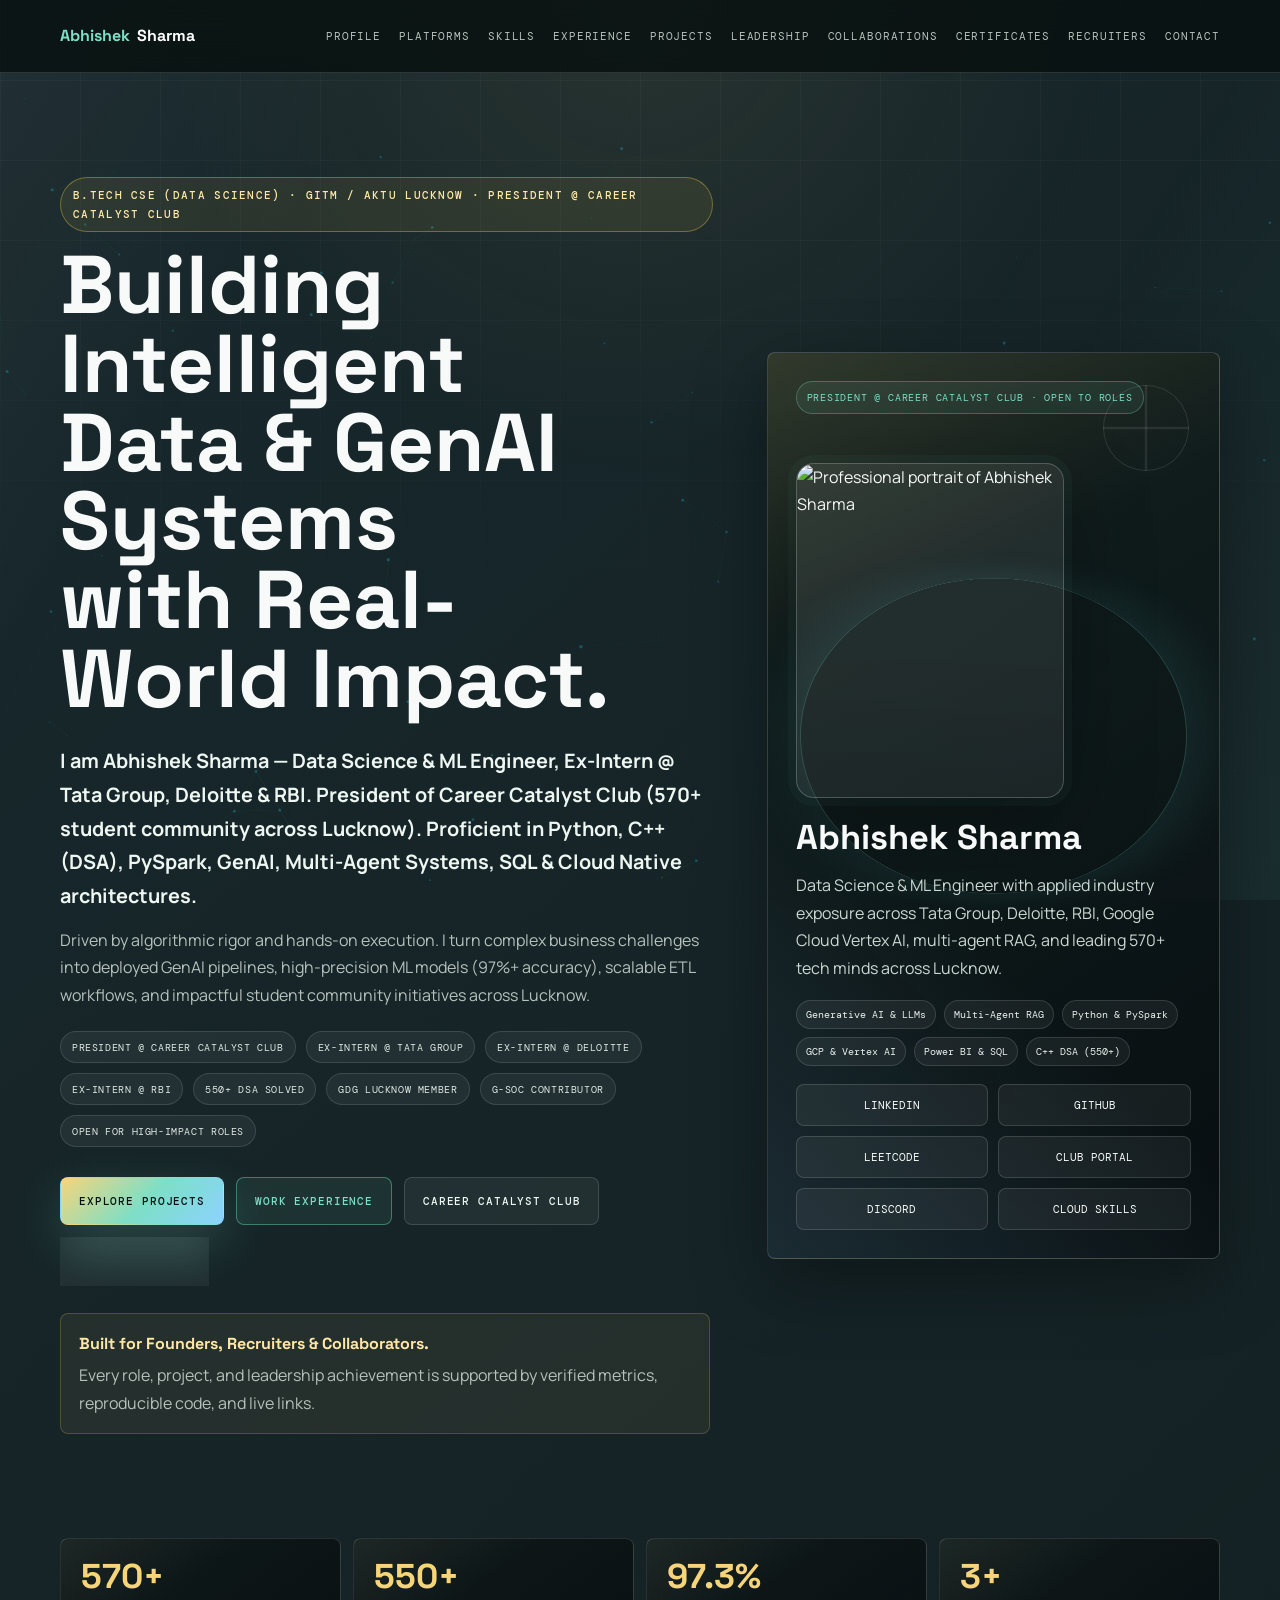
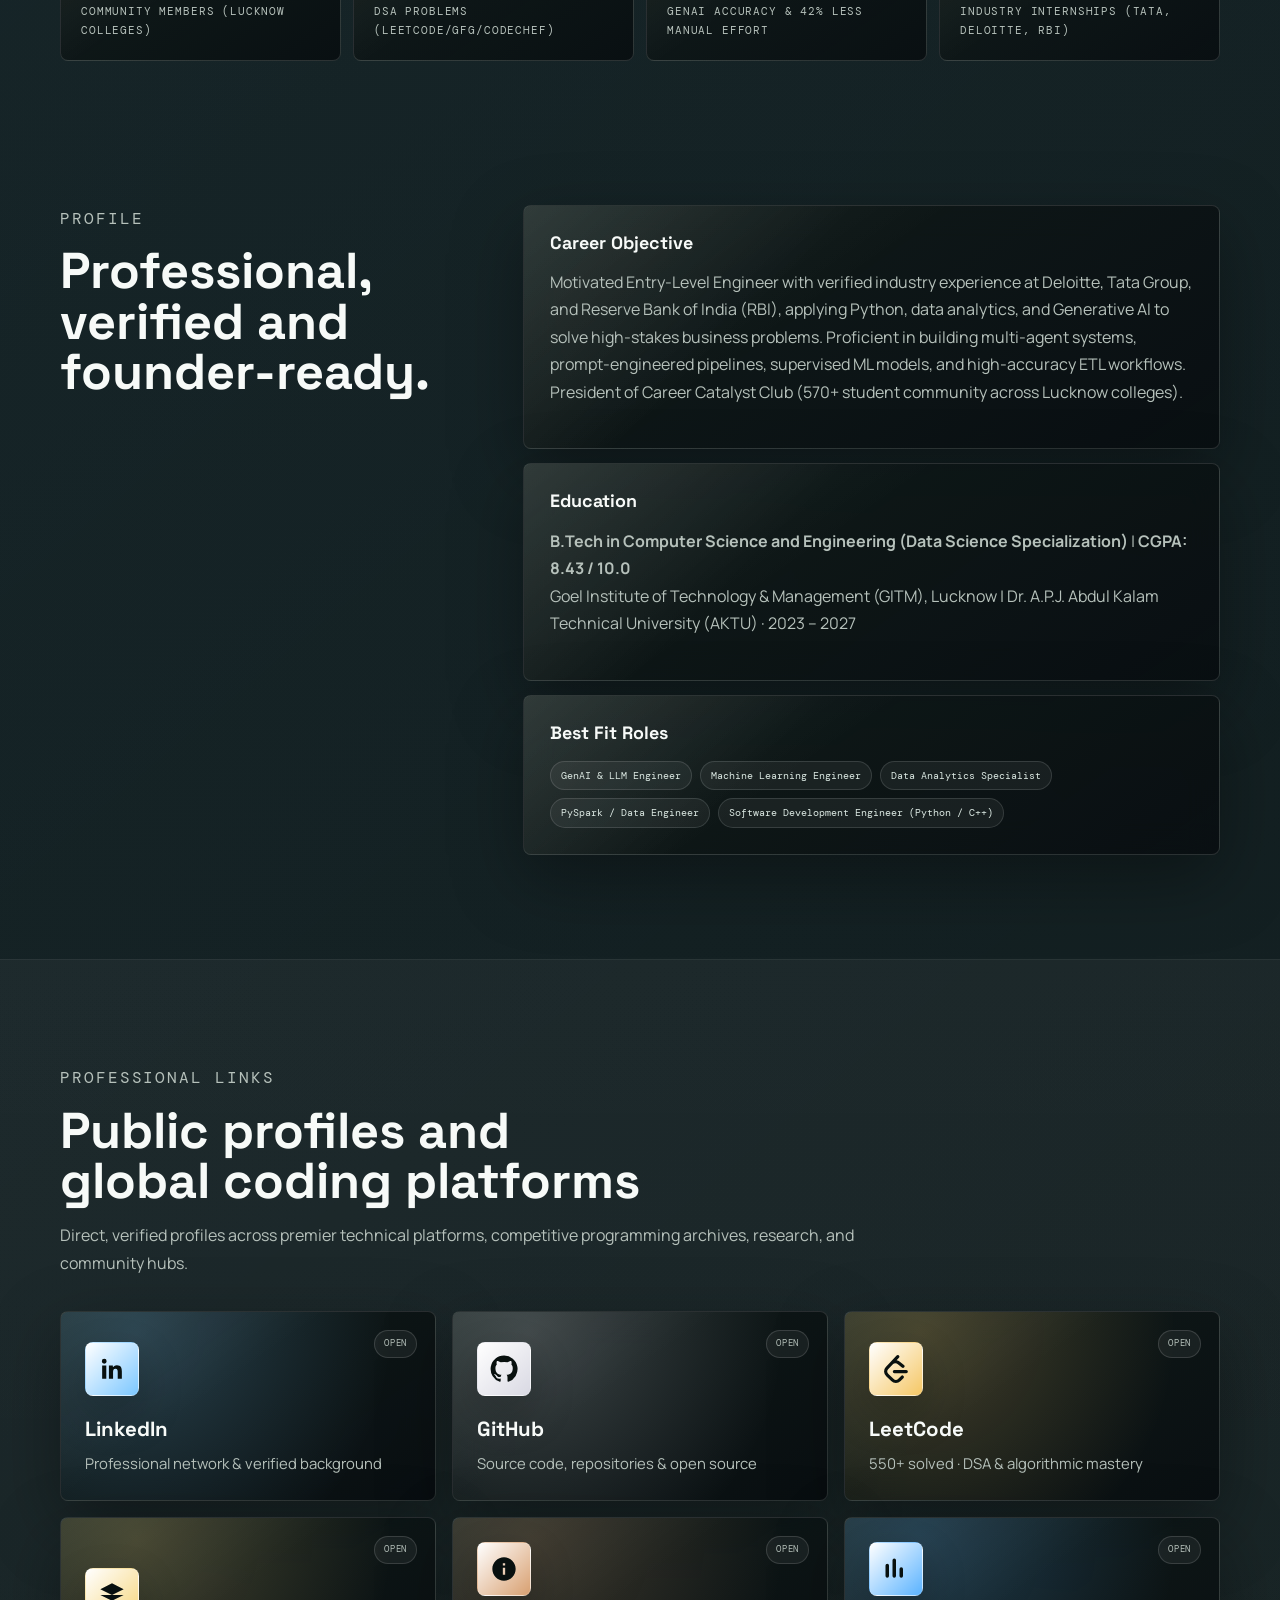
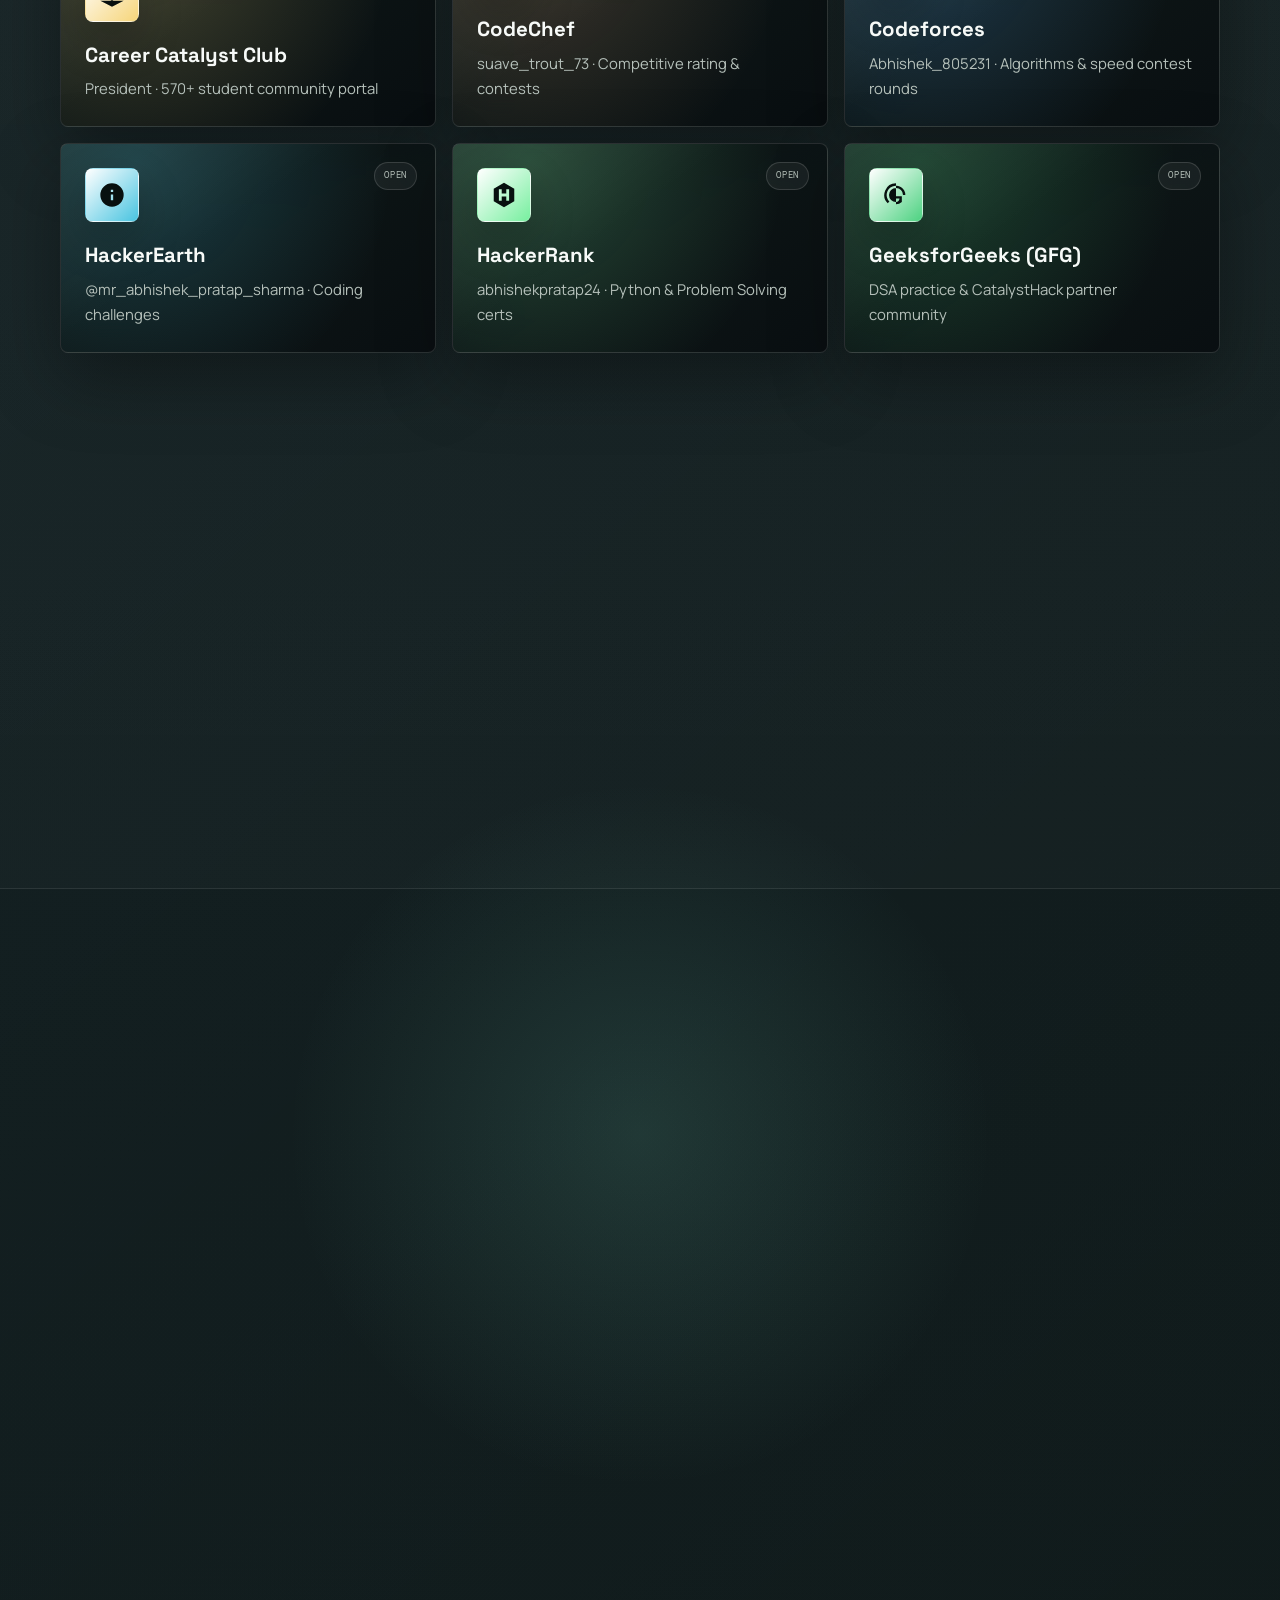
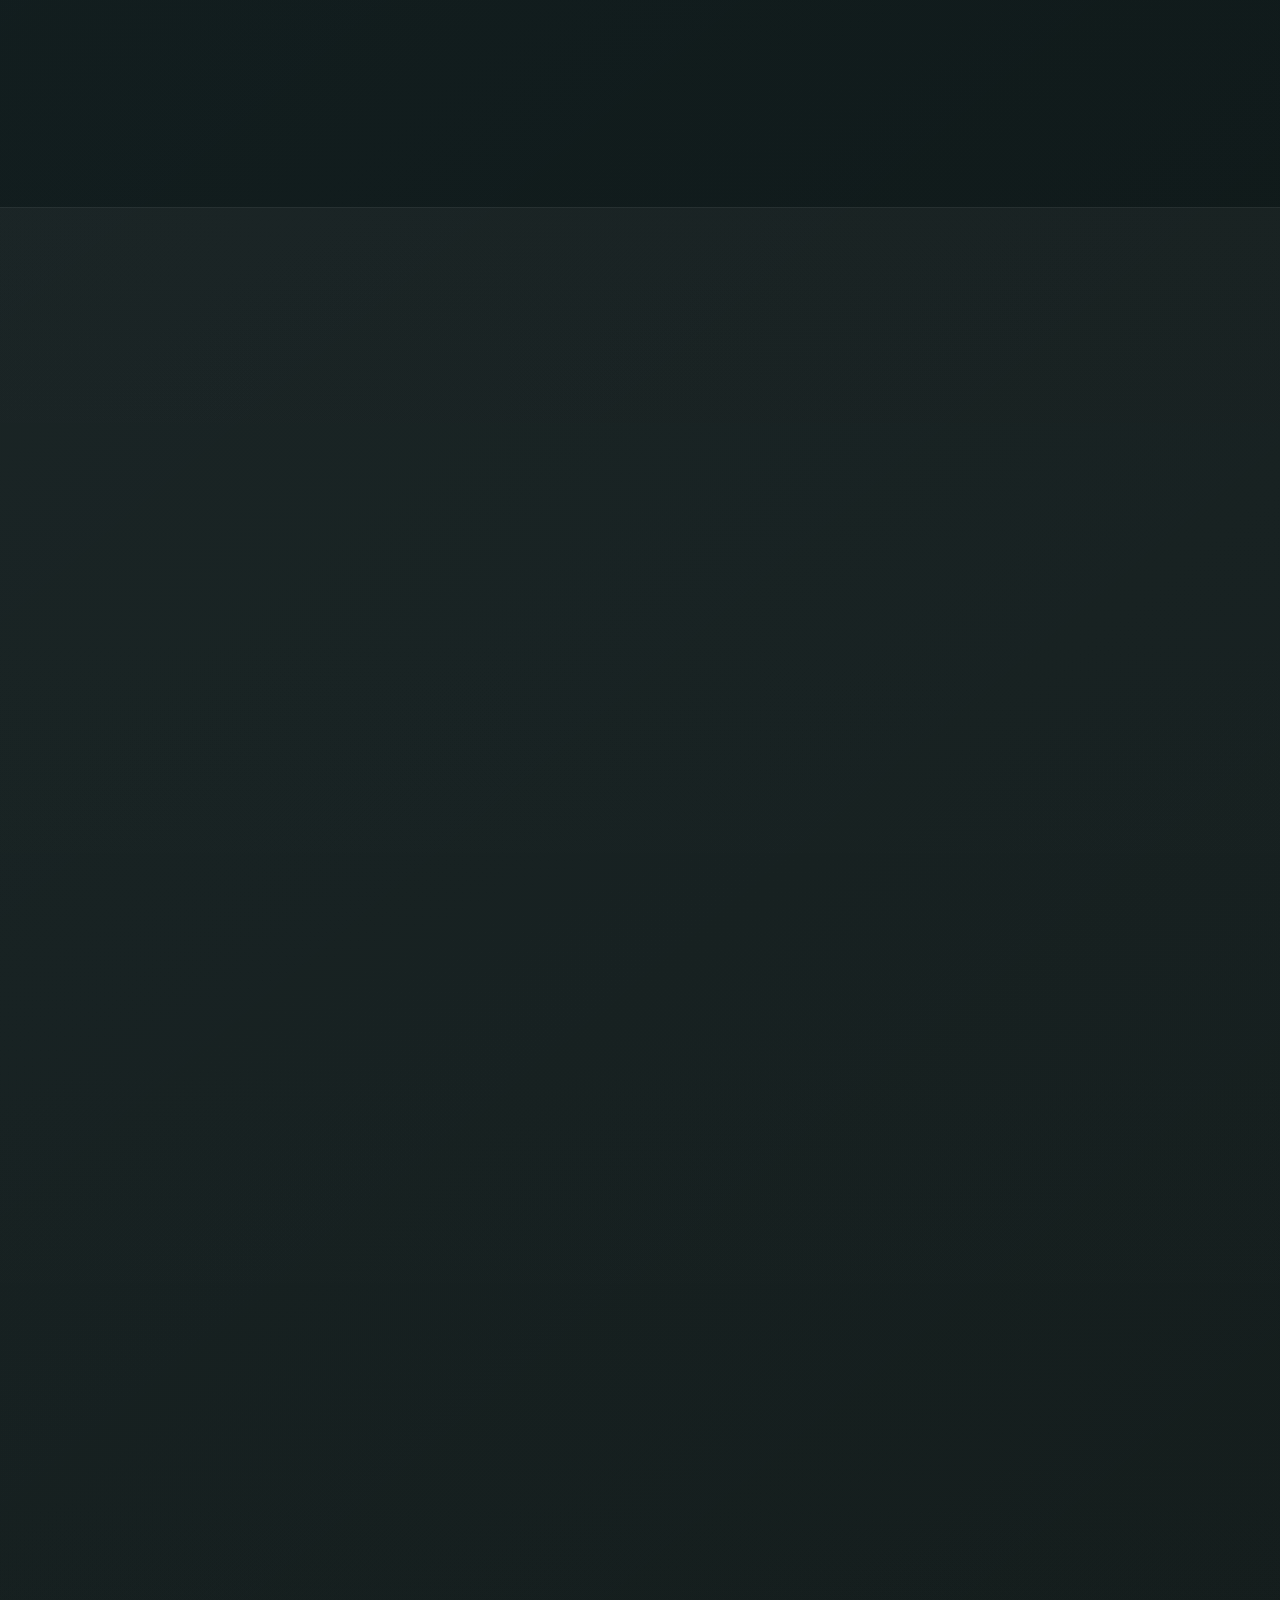
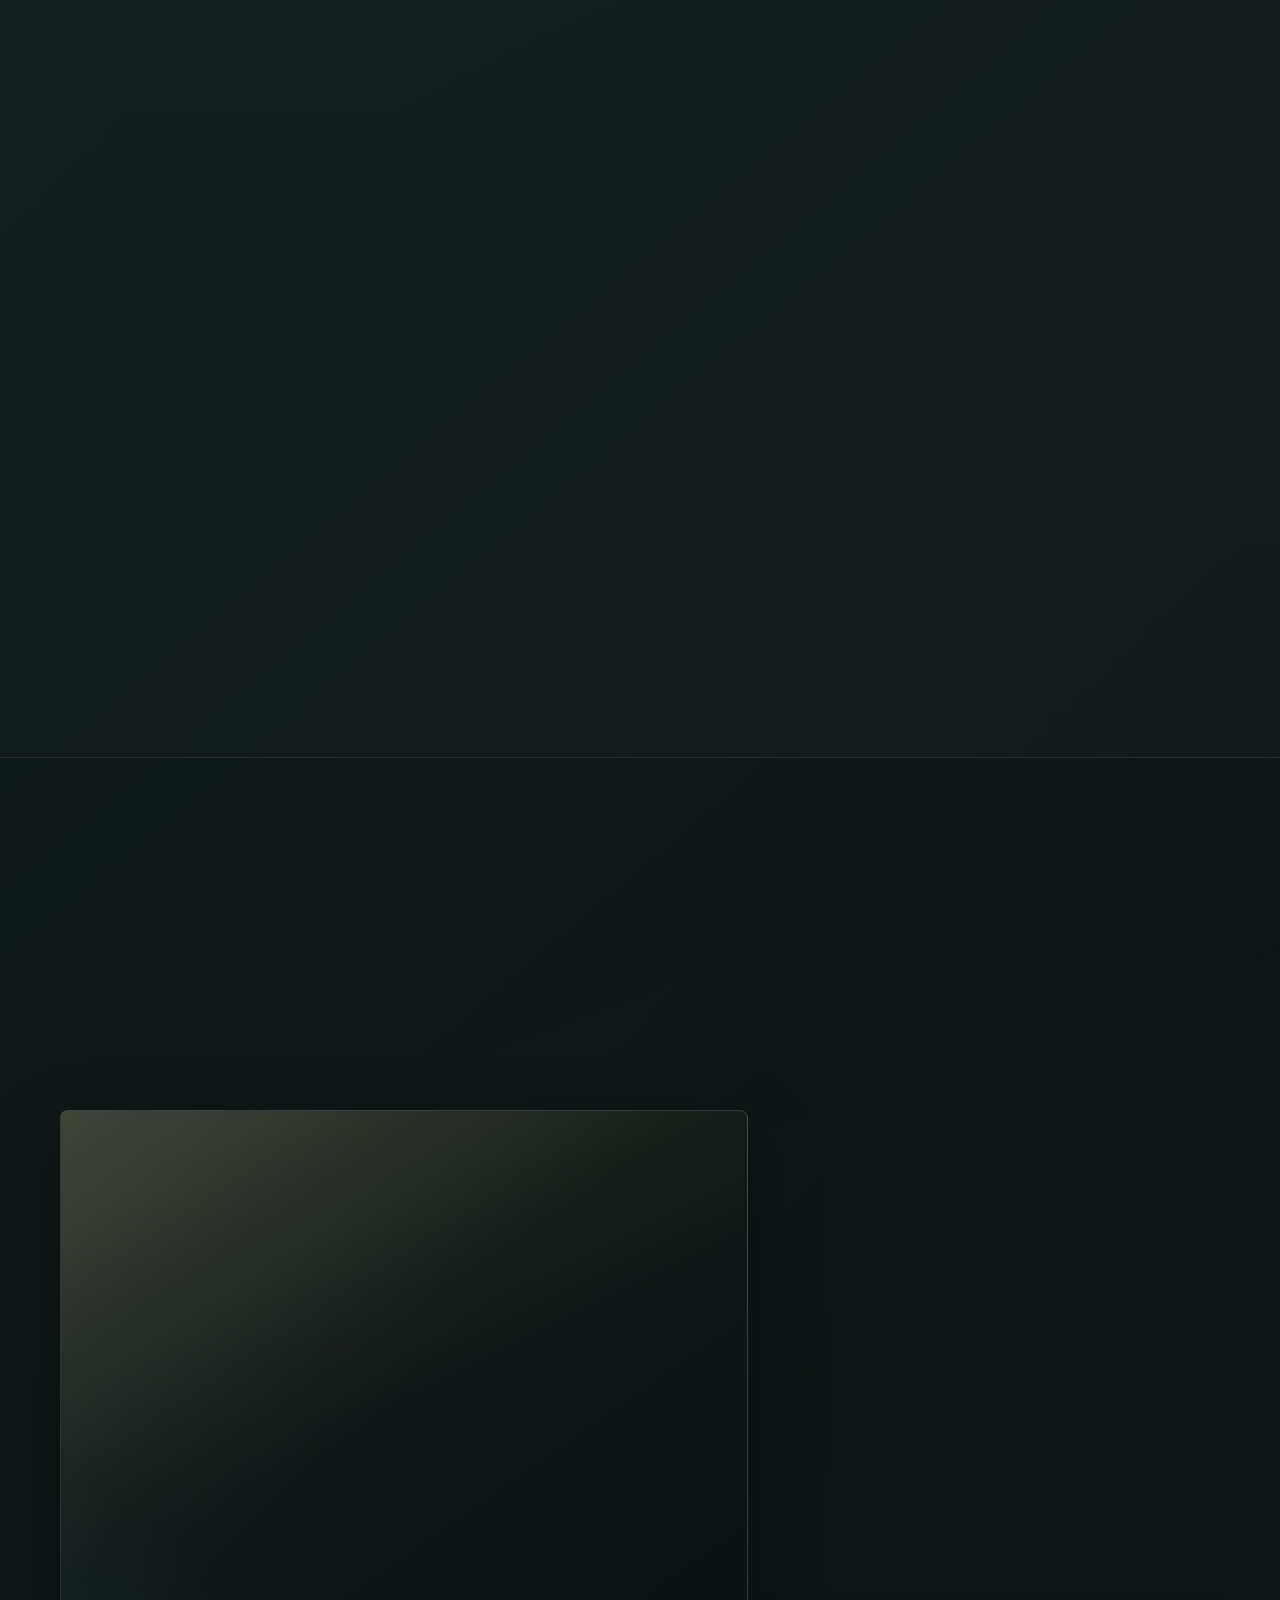
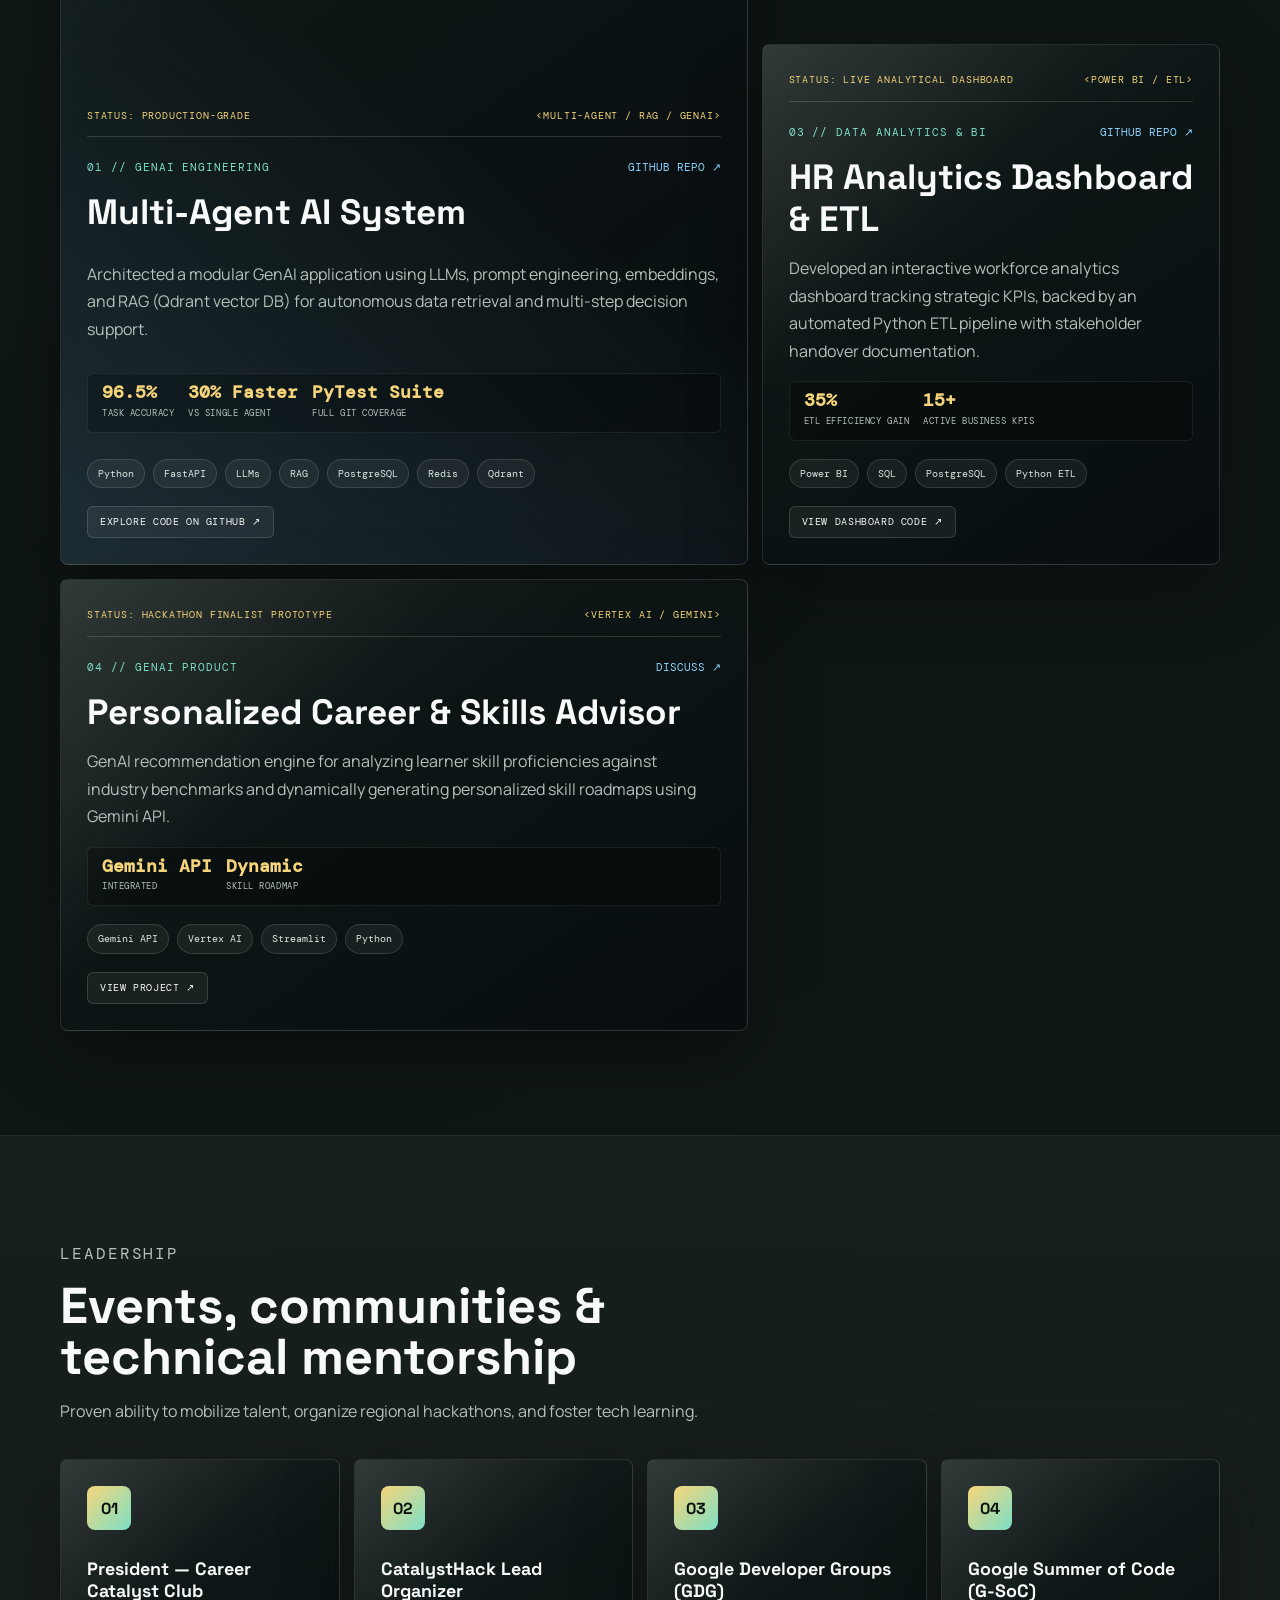
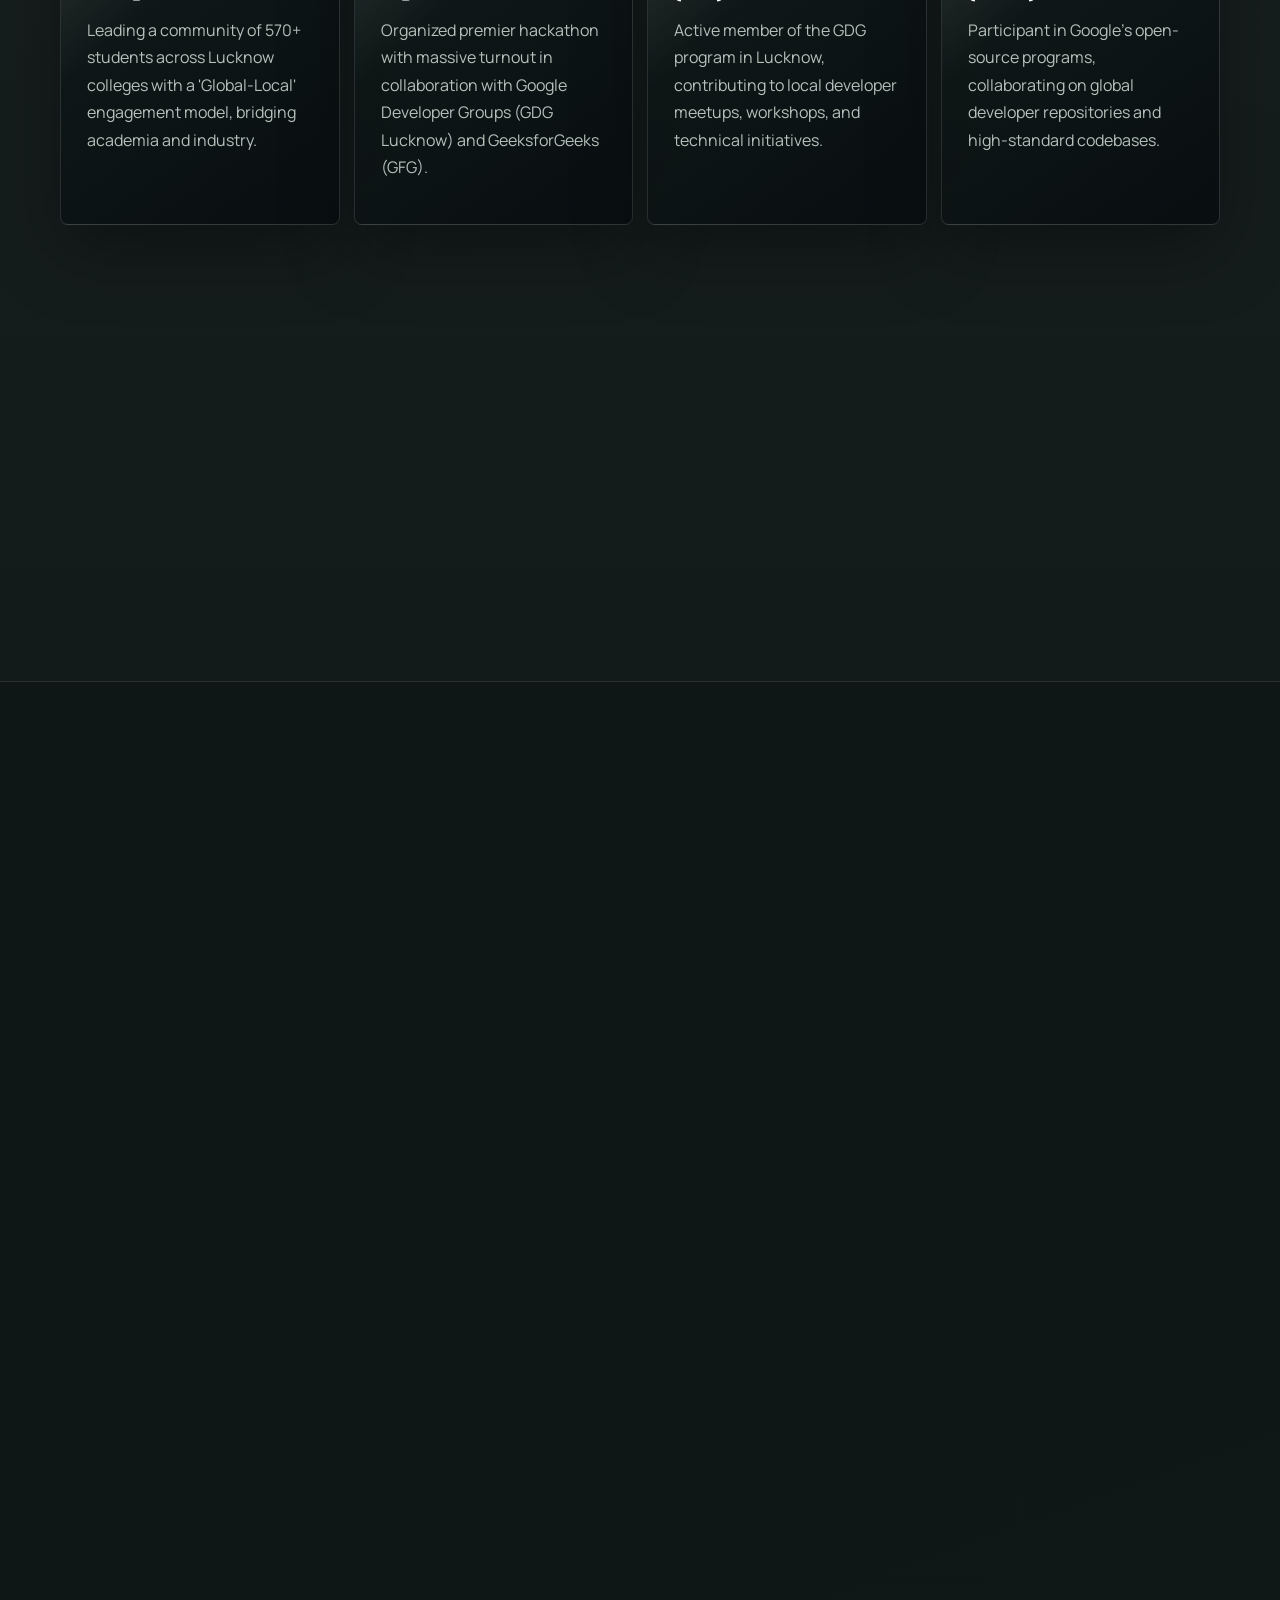
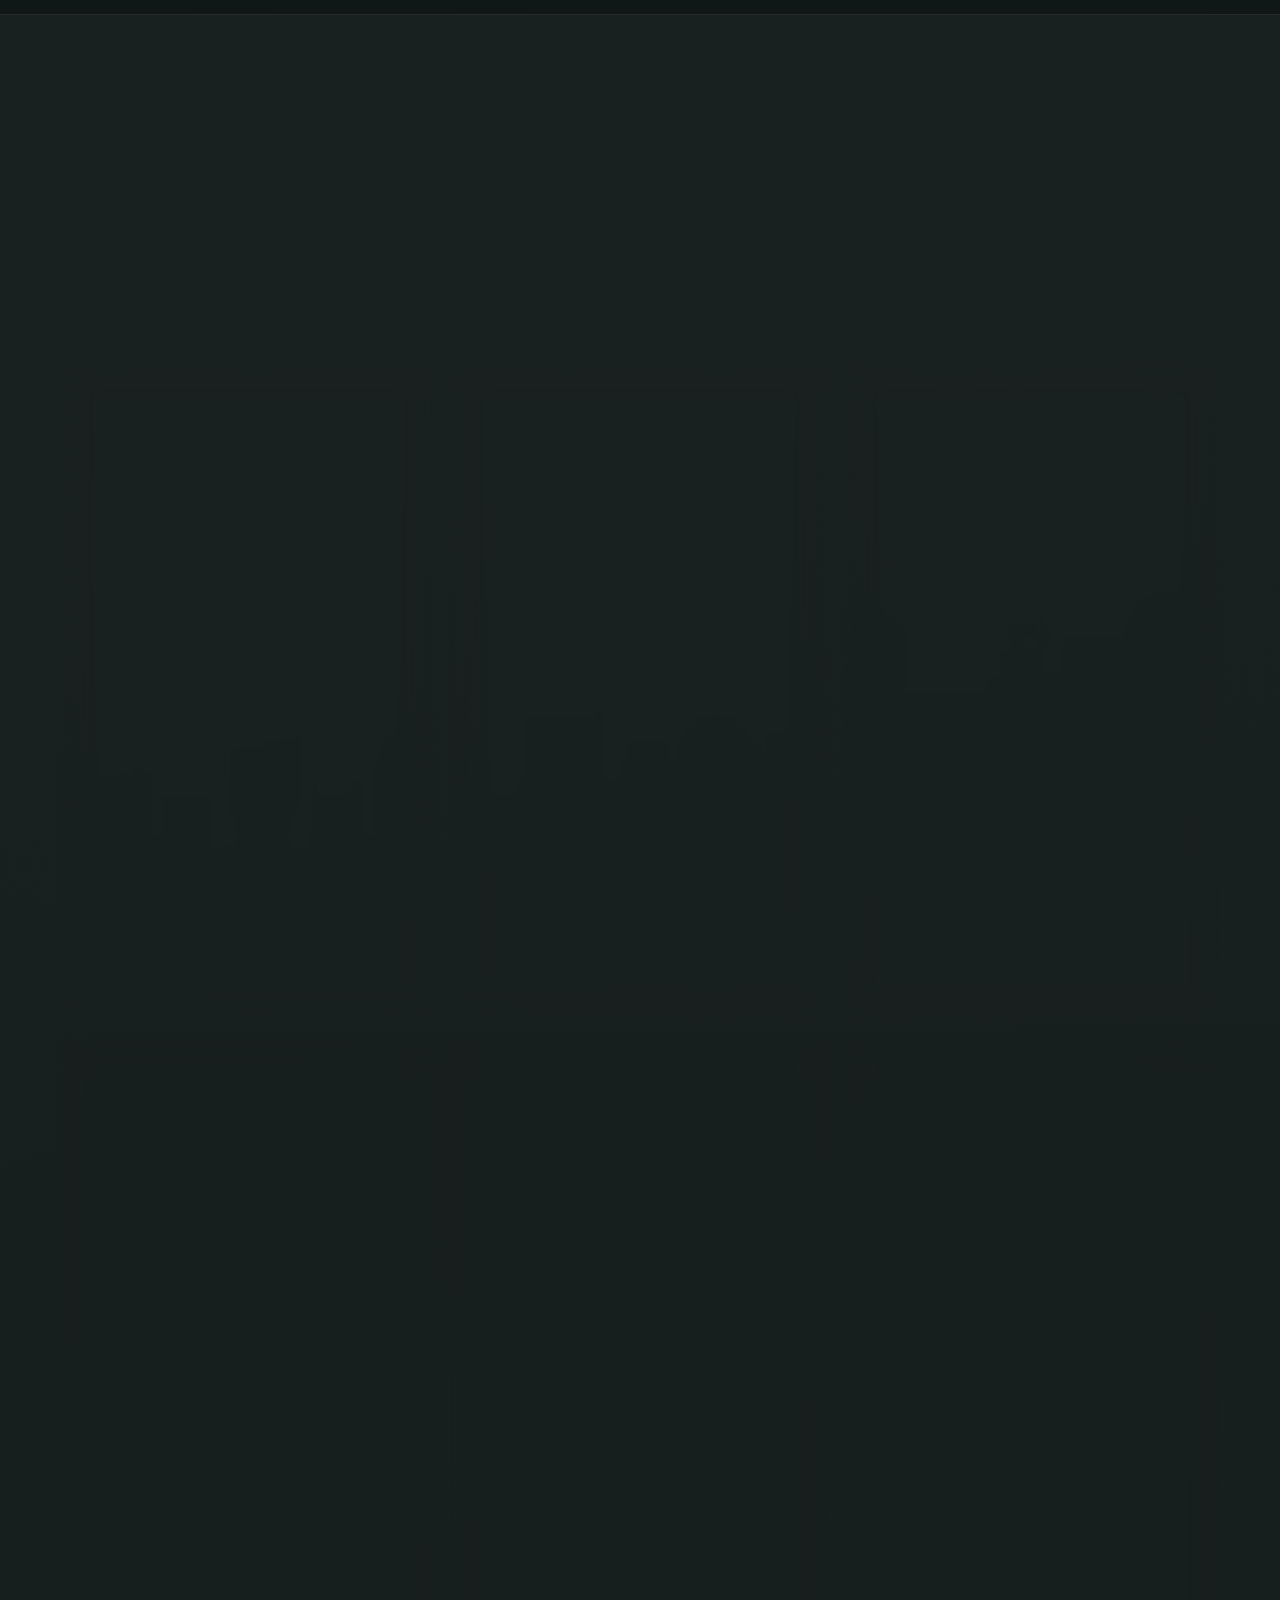
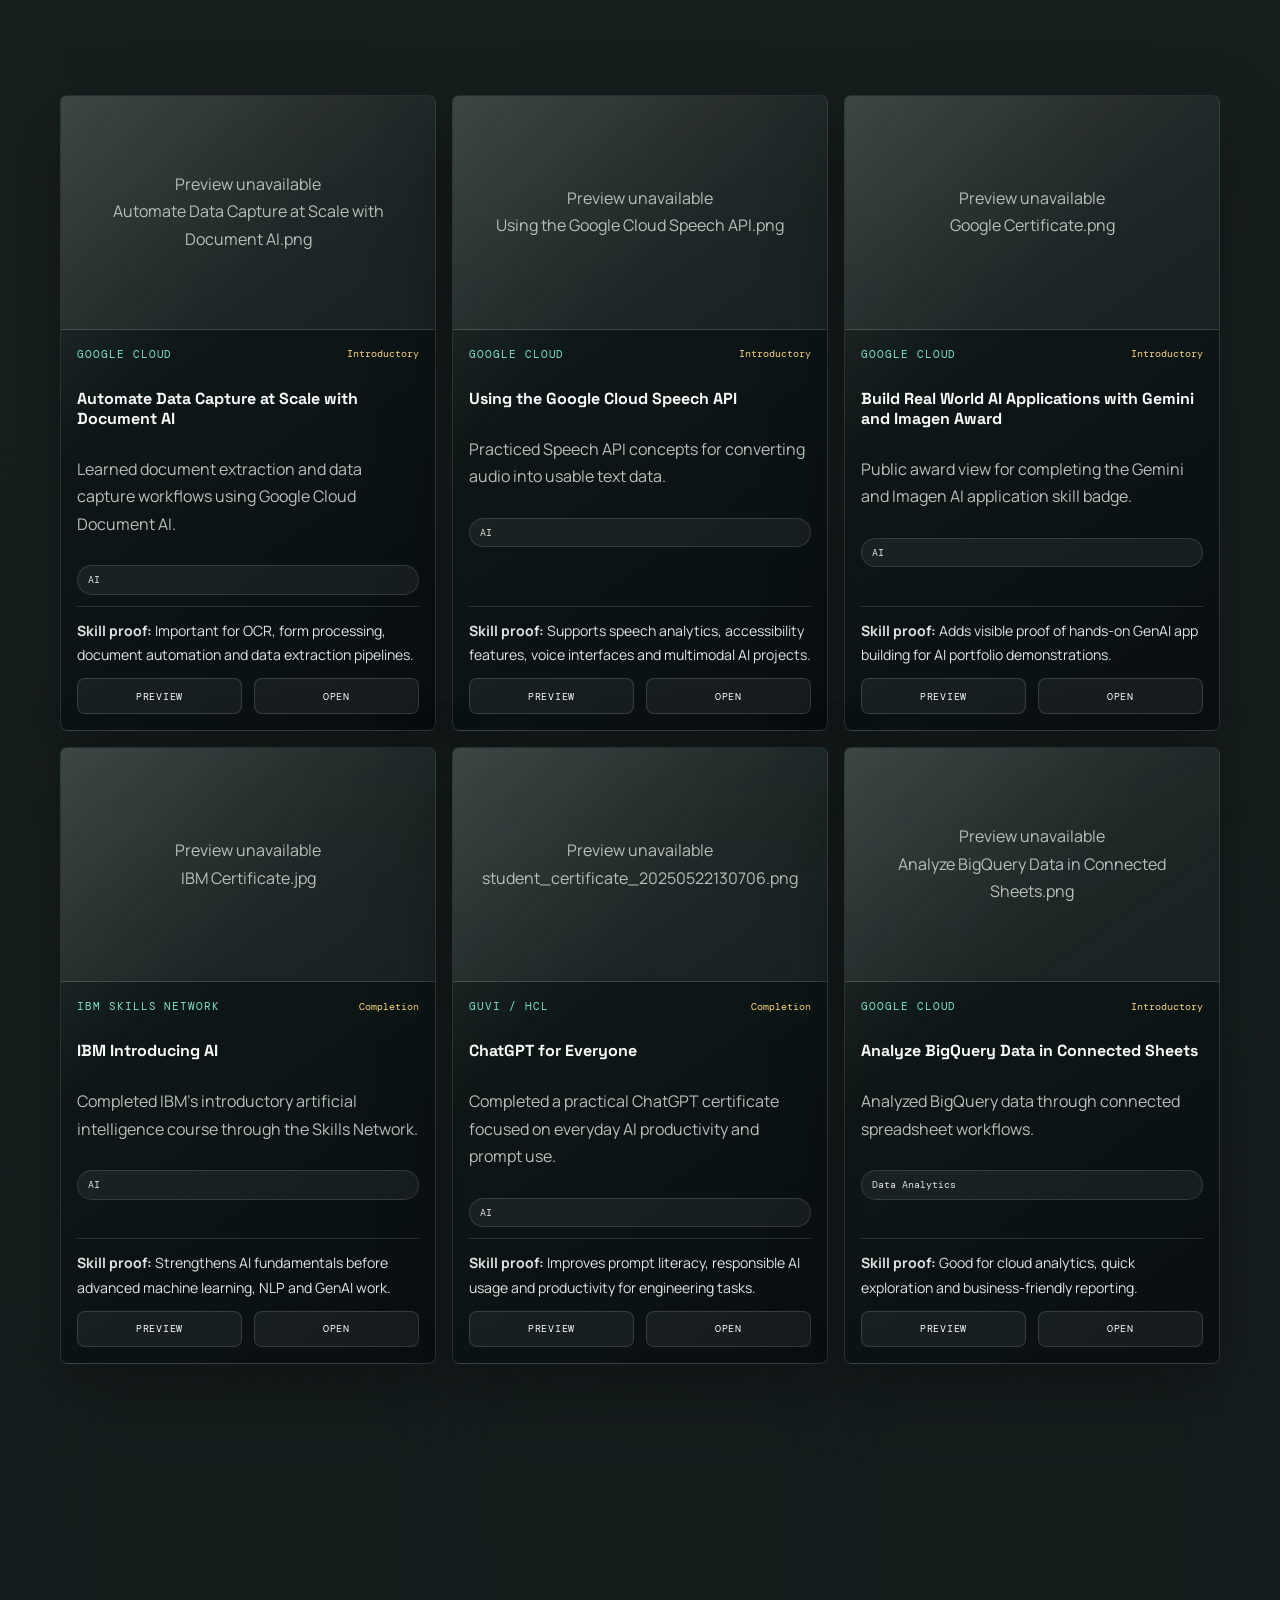
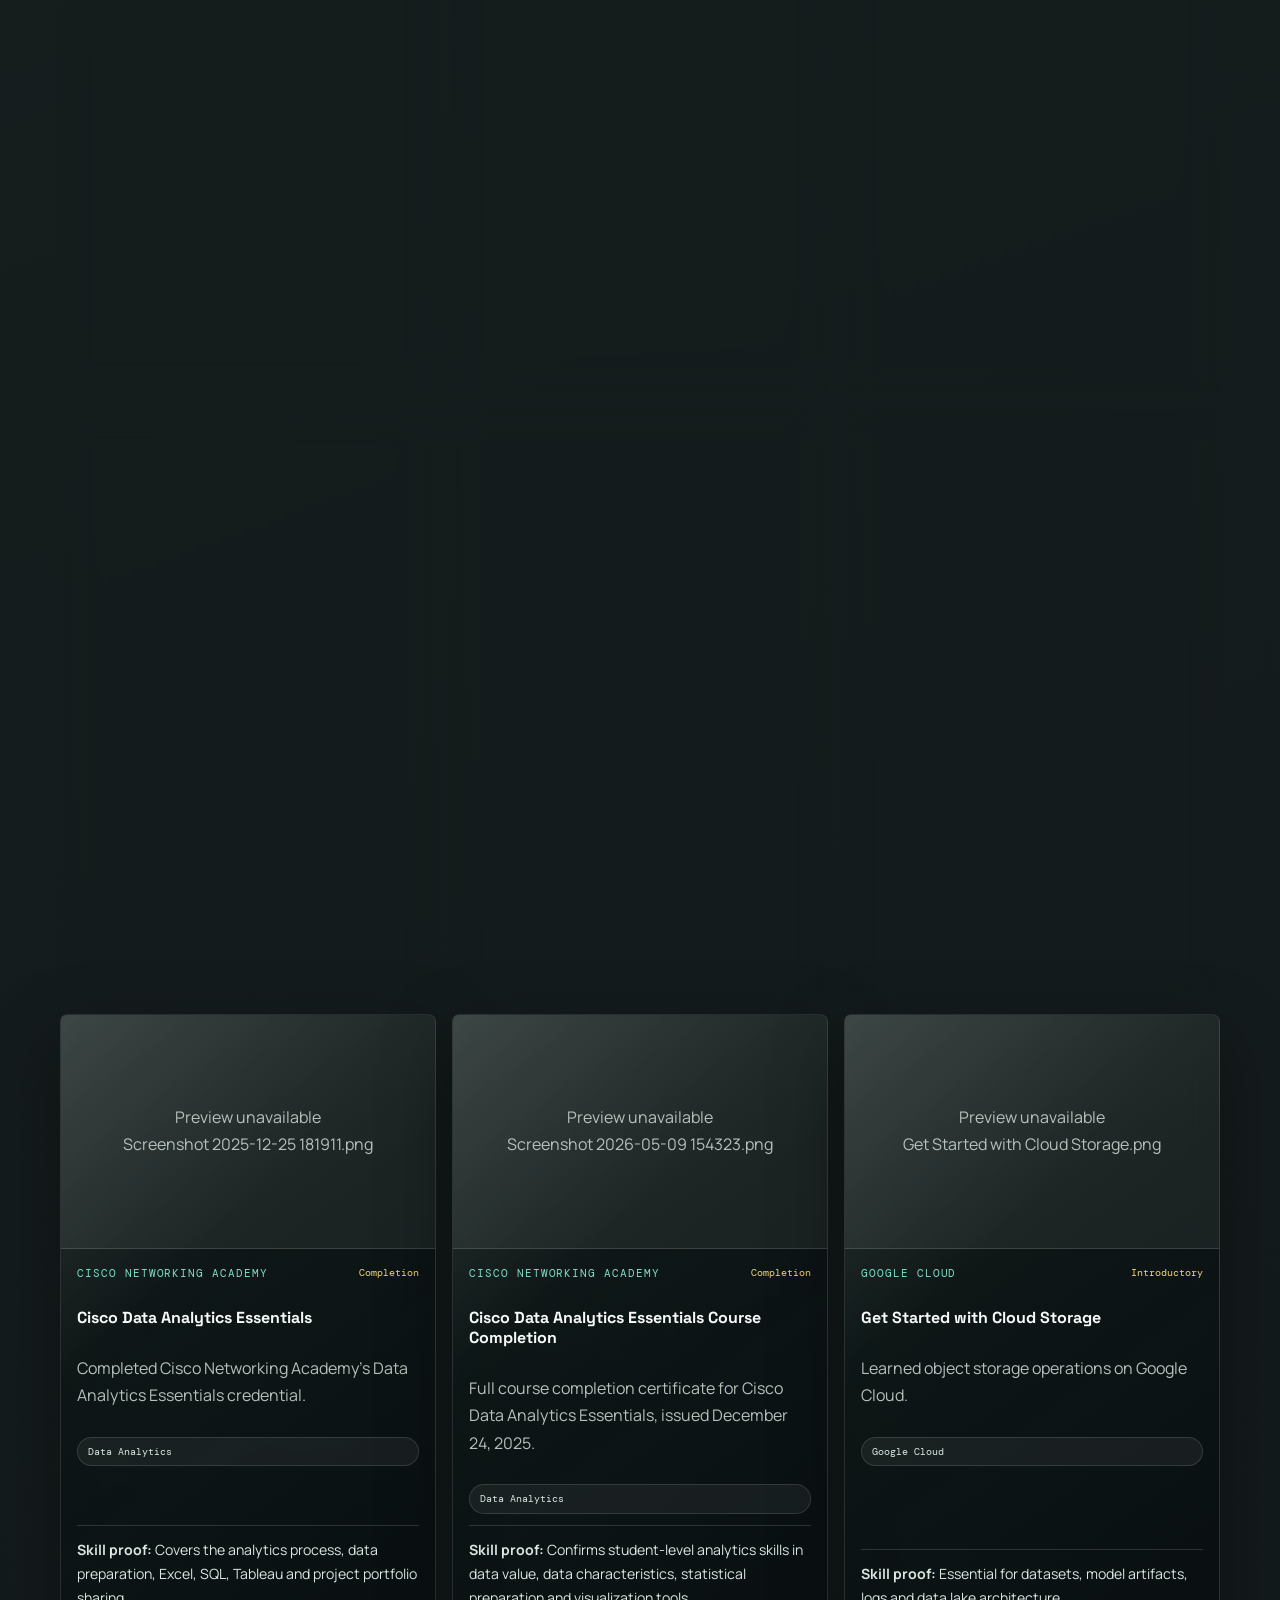
==== index.html @ 57d85c66 "feat: initialize portfolio landing page and certification assets" ====
<!DOCTYPE html>
<html lang="en">
<head>
  <meta charset="UTF-8" />
  <meta name="viewport" content="width=device-width, initial-scale=1.0" />
  <title>Abhishek Sharma | President @ Career Catalyst Club | Data Science & GenAI Engineer</title>
  <meta name="description" content="Professional portfolio of Abhishek Sharma — President of Career Catalyst Club (Lucknow), Data Science & GenAI Engineer, Ex-Intern @ Tata Group, Deloitte & RBI. 550+ DSA, Vertex AI, Gemini API, PySpark, Multi-Agent RAG." />
  <link rel="preconnect" href="https://fonts.googleapis.com" />
  <link rel="preconnect" href="https://fonts.gstatic.com" crossorigin />
  <link href="https://fonts.googleapis.com/css2?family=DM+Mono:wght@300;400;500&family=Manrope:wght@400;500;600;700;800&family=Space+Grotesk:wght@500;600;700&display=swap" rel="stylesheet" />
  <link rel="stylesheet" href="styles.css" />
</head>
<body>
  <div class="scroll-progress" id="scrollProgress" aria-hidden="true"></div>
  <canvas id="spaceCanvas" aria-hidden="true"></canvas>

  <nav class="site-nav">
    <div class="container nav-inner">
      <a class="brand" href="#home" aria-label="Go to home"><span>Abhishek</span> Sharma</a>
      <button class="nav-toggle" type="button" aria-label="Open navigation" aria-expanded="false">Menu</button>
      <div class="nav-links" id="navLinks">
        <a href="#profile">Profile</a>
        <a href="#profiles">Platforms</a>
        <a href="#skills">Skills</a>
        <a href="#experience">Experience</a>
        <a href="#projects">Projects</a>
        <a href="#leadership">Leadership</a>
        <a href="#brands">Collaborations</a>
        <a href="#certificates">Certificates</a>
        <a href="#founders">Recruiters</a>
        <a href="#connect">Contact</a>
      </div>
    </div>
  </nav>

  <main>
    <header class="hero section-shell" id="home">
      <div class="container hero-grid">
        <section class="hero-copy reveal">
          <p class="eyebrow">B.Tech CSE (Data Science) · GITM / AKTU Lucknow · President @ Career Catalyst Club</p>
          <h1>Building Intelligent Data &amp; GenAI Systems with Real-World Impact.</h1>
          <p class="hero-title">I am Abhishek Sharma — Data Science &amp; ML Engineer, Ex-Intern @ Tata Group, Deloitte &amp; RBI. President of Career Catalyst Club (570+ student community across Lucknow). Proficient in Python, C++ (DSA), PySpark, GenAI, Multi-Agent Systems, SQL &amp; Cloud Native architectures.</p>
          <p class="hero-text">Driven by algorithmic rigor and hands-on execution. I turn complex business challenges into deployed GenAI pipelines, high-precision ML models (97%+ accuracy), scalable ETL workflows, and impactful student community initiatives across Lucknow.</p>
          <div class="hero-meta">
            <span>President @ Career Catalyst Club</span>
            <span>Ex-Intern @ Tata Group</span>
            <span>Ex-Intern @ Deloitte</span>
            <span>Ex-Intern @ RBI</span>
            <span>550+ DSA Solved</span>
            <span>GDG Lucknow Member</span>
            <span>G-SoC Contributor</span>
            <span>Open for High-Impact Roles</span>
          </div>
          <div class="hero-actions">
            <a class="btn primary" href="#projects">Explore Projects</a>
            <a class="btn secondary" href="#experience">Work Experience</a>
            <a class="btn ghost" href="https://careercatalystclub.in" target="_blank" rel="noopener">Career Catalyst Club</a>
            <a class="btn ghost" href="#connect">Hire / Connect</a>
          </div>
          <article class="easter-note" aria-label="Portfolio note">
            <strong>Built for Founders, Recruiters &amp; Collaborators.</strong>
            <span>Every role, project, and leadership achievement is supported by verified metrics, reproducible code, and live links.</span>
          </article>
        </section>

        <aside class="hero-panel reveal" aria-label="Resume snapshot">
          <div class="profile-card tilt-card">
            <div class="profile-status">President @ Career Catalyst Club · Open to Roles</div>
            <figure class="profile-photo">
              <img src="assets/abhishek-profile.jpeg" alt="Professional portrait of Abhishek Sharma" />
            </figure>
            <h2>Abhishek Sharma</h2>
            <p>Data Science &amp; ML Engineer with applied industry exposure across Tata Group, Deloitte, RBI, Google Cloud Vertex AI, multi-agent RAG, and leading 570+ tech minds across Lucknow.</p>
            <div class="profile-focus">
              <span>Generative AI &amp; LLMs</span>
              <span>Multi-Agent RAG</span>
              <span>Python &amp; PySpark</span>
              <span>GCP &amp; Vertex AI</span>
              <span>Power BI &amp; SQL</span>
              <span>C++ DSA (550+)</span>
            </div>
            <div class="quick-links">
              <a href="https://www.linkedin.com/in/abhishek-sharma-334947349/" target="_blank" rel="noopener">LinkedIn</a>
              <a href="https://github.com/ABHIISHEK81" target="_blank" rel="noopener">GitHub</a>
              <a href="https://leetcode.com/u/mr_abhishek8/" target="_blank" rel="noopener">LeetCode</a>
              <a href="https://careercatalystclub.in" target="_blank" rel="noopener">Club Portal</a>
              <a href="https://discord.gg/sW6UUbvJm" target="_blank" rel="noopener">Discord</a>
              <a href="https://www.cloudskillsboost.google/public_profiles/0a7dea74-d149-49b5-9052-beda600ca36d" target="_blank" rel="noopener">Cloud Skills</a>
            </div>
          </div>
        </aside>
      </div>
    </header>

    <section class="proof-strip">
      <div class="container proof-grid reveal">
        <article>
          <strong>570+</strong>
          <span>Community Members (Lucknow Colleges)</span>
        </article>
        <article>
          <strong>550+</strong>
          <span>DSA Problems (LeetCode/GFG/CodeChef)</span>
        </article>
        <article>
          <strong>97.3%</strong>
          <span>GenAI Accuracy &amp; 42% Less Manual Effort</span>
        </article>
        <article>
          <strong>3+</strong>
          <span>Industry Internships (Tata, Deloitte, RBI)</span>
        </article>
      </div>
    </section>

    <section class="section-shell" id="profile">
      <div class="container two-column">
        <div class="section-head reveal">
          <p class="section-kicker">Profile</p>
          <h2>Professional, verified and founder-ready.</h2>
        </div>
        <div class="content-stack">
          <article class="surface-card reveal">
            <h3>Career Objective</h3>
            <p>Motivated Entry-Level Engineer with verified industry experience at Deloitte, Tata Group, and Reserve Bank of India (RBI), applying Python, data analytics, and Generative AI to solve high-stakes business problems. Proficient in building multi-agent systems, prompt-engineered pipelines, supervised ML models, and high-accuracy ETL workflows. President of Career Catalyst Club (570+ student community across Lucknow colleges).</p>
          </article>
          <article class="surface-card reveal">
            <h3>Education</h3>
            <p><strong>B.Tech in Computer Science and Engineering (Data Science Specialization)</strong> | <strong>CGPA: 8.43 / 10.0</strong><br />Goel Institute of Technology &amp; Management (GITM), Lucknow | Dr. A.P.J. Abdul Kalam Technical University (AKTU) · 2023 – 2027</p>
          </article>
          <article class="surface-card reveal">
            <h3>Best Fit Roles</h3>
            <div class="chip-row">
              <span>GenAI &amp; LLM Engineer</span>
              <span>Machine Learning Engineer</span>
              <span>Data Analytics Specialist</span>
              <span>PySpark / Data Engineer</span>
              <span>Software Development Engineer (Python / C++)</span>
            </div>
          </article>
        </div>
      </div>
    </section>

    <section class="section-shell section-alt" id="profiles">
      <div class="container">
        <div class="section-head compact reveal">
          <p class="section-kicker">Professional Links</p>
          <h2>Public profiles and global coding platforms</h2>
          <p>Direct, verified profiles across premier technical platforms, competitive programming archives, research, and community hubs.</p>
        </div>

        <div class="profile-link-grid">
          <a class="profile-link-card linkedin reveal" href="https://www.linkedin.com/in/abhishek-sharma-334947349/" target="_blank" rel="noopener" aria-label="Open LinkedIn profile">
            <span class="profile-icon" aria-hidden="true"><svg viewBox="0 0 24 24"><path d="M20.45 20.45h-3.55v-5.57c0-1.33-.03-3.04-1.85-3.04-1.85 0-2.14 1.45-2.14 2.94v5.67H9.35V9h3.41v1.56h.05c.48-.9 1.64-1.85 3.37-1.85 3.6 0 4.27 2.37 4.27 5.46v6.28zM5.34 7.43a2.06 2.06 0 1 1 0-4.13 2.06 2.06 0 0 1 0 4.13zM7.12 20.45H3.56V9h3.56v11.45z"/></svg></span>
            <strong>LinkedIn</strong>
            <span>Professional network &amp; verified background</span>
          </a>
          <a class="profile-link-card github reveal" href="https://github.com/ABHIISHEK81" target="_blank" rel="noopener" aria-label="Open GitHub profile">
            <span class="profile-icon" aria-hidden="true"><svg viewBox="0 0 24 24"><path d="M12 .5A11.5 11.5 0 0 0 8.36 22.9c.58.11.79-.25.79-.56v-2.14c-3.22.7-3.9-1.37-3.9-1.37-.53-1.35-1.29-1.71-1.29-1.71-1.05-.72.08-.7.08-.7 1.17.08 1.79 1.2 1.79 1.2 1.03 1.77 2.7 1.26 3.36.96.1-.75.4-1.26.73-1.55-2.57-.29-5.27-1.28-5.27-5.72 0-1.26.45-2.3 1.2-3.11-.12-.29-.52-1.47.11-3.07 0 0 .98-.31 3.2 1.19a11.05 11.05 0 0 1 5.83 0c2.22-1.5 3.2-1.19 3.2-1.19.63 1.6.23 2.78.11 3.07.75.81 1.2 1.85 1.2 3.11 0 4.45-2.71 5.43-5.29 5.71.42.36.79 1.07.79 2.16v3.16c0 .31.21.68.8.56A11.5 11.5 0 0 0 12 .5z"/></svg></span>
            <strong>GitHub</strong>
            <span>Source code, repositories &amp; open source</span>
          </a>
          <a class="profile-link-card leetcode reveal" href="https://leetcode.com/u/mr_abhishek8/" target="_blank" rel="noopener" aria-label="Open LeetCode profile">
            <span class="profile-icon" aria-hidden="true"><svg viewBox="0 0 24 24"><path d="M13.48 0c-.36 0-.7.15-.96.44L7.12 6.23l-3.86 4.12a5.45 5.45 0 0 0 .35 7.82l4.28 4.19c2.25 2.17 5.85 2.13 8.06-.07l2.4-2.39a1.38 1.38 0 0 0-1.95-1.96L14 20.33a3.02 3.02 0 0 1-4.21.04l-4.28-4.19a2.94 2.94 0 0 1-.26-3.95L9.13 8.11c1.06-1.13 3.2-1.27 4.43-.28l3.5 2.83a1.38 1.38 0 1 0 1.73-2.15l-3.5-2.83a5.78 5.78 0 0 0-2.77-1.2l2.01-2.16A1.38 1.38 0 0 0 13.48 0zm-2.86 12.82a1.38 1.38 0 0 0 0 2.76h10.17a1.38 1.38 0 0 0 0-2.76H10.62z"/></svg></span>
            <strong>LeetCode</strong>
            <span>550+ solved · DSA &amp; algorithmic mastery</span>
          </a>
          <a class="profile-link-card catalyst reveal" href="https://careercatalystclub.in" target="_blank" rel="noopener" aria-label="Open Career Catalyst Club website">
            <span class="profile-icon" aria-hidden="true"><svg viewBox="0 0 24 24"><path d="M12 2L2 7l10 5 10-5-10-5zM2 17l10 5 10-5M2 12l10 5 10-5"/></svg></span>
            <strong>Career Catalyst Club</strong>
            <span>President · 570+ student community portal</span>
          </a>
          <a class="profile-link-card codechef reveal" href="https://www.codechef.com/users/suave_trout_73" target="_blank" rel="noopener" aria-label="Open CodeChef profile">
            <span class="profile-icon" aria-hidden="true"><svg viewBox="0 0 24 24"><path d="M12 2C6.48 2 2 6.48 2 12s4.48 10 10 10 10-4.48 10-10S17.52 2 12 2zm1 15h-2v-6h2v6zm0-8h-2V7h2v2z"/></svg></span>
            <strong>CodeChef</strong>
            <span>suave_trout_73 · Competitive rating &amp; contests</span>
          </a>
          <a class="profile-link-card codeforces reveal" href="https://codeforces.com/profile/Abhishek_805231" target="_blank" rel="noopener" aria-label="Open Codeforces profile">
            <span class="profile-icon" aria-hidden="true"><svg viewBox="0 0 24 24"><path d="M4.5 7.5A1.5 1.5 0 0 1 6 9v9a1.5 1.5 0 0 1-3 0V9a1.5 1.5 0 0 1 1.5-1.5zm6-4.5A1.5 1.5 0 0 1 12 4.5v13.5a1.5 1.5 0 0 1-3 0V4.5A1.5 1.5 0 0 1 10.5 3zm6 7.5a1.5 1.5 0 0 1 1.5 1.5v6a1.5 1.5 0 0 1-3 0v-6a1.5 1.5 0 0 1 1.5-1.5z"/></svg></span>
            <strong>Codeforces</strong>
            <span>Abhishek_805231 · Algorithms &amp; speed contest rounds</span>
          </a>
          <a class="profile-link-card hackerearth reveal" href="https://hackerearth.com/@mr_abhishek_pratap_sharma/" target="_blank" rel="noopener" aria-label="Open HackerEarth profile">
            <span class="profile-icon" aria-hidden="true"><svg viewBox="0 0 24 24"><path d="M12 2a10 10 0 1 0 10 10A10 10 0 0 0 12 2zm1 14.5h-2v-5h2zm0-7h-2V7.5h2z"/></svg></span>
            <strong>HackerEarth</strong>
            <span>@mr_abhishek_pratap_sharma · Coding challenges</span>
          </a>
          <a class="profile-link-card hackerrank reveal" href="https://www.hackerrank.com/profile/abhishekpratap24" target="_blank" rel="noopener" aria-label="Open HackerRank profile">
            <span class="profile-icon" aria-hidden="true"><svg viewBox="0 0 24 24"><path d="M12 1.6 3.2 6.68v10.64L12 22.4l8.8-5.08V6.68L12 1.6zm4.38 15.28h-2.42v-3.65h-3.92v3.65H7.62V7.12h2.42v3.55h3.92V7.12h2.42v9.76z"/></svg></span>
            <strong>HackerRank</strong>
            <span>abhishekpratap24 · Python &amp; Problem Solving certs</span>
          </a>
          <a class="profile-link-card gfg reveal" href="https://www.geeksforgeeks.org/" target="_blank" rel="noopener" aria-label="Open GeeksforGeeks profile">
            <span class="profile-icon" aria-hidden="true"><svg viewBox="0 0 24 24"><path d="M12 2a10 10 0 0 0-7.07 17.07l1.41-1.41A8 8 0 1 1 20 12h-2a6 6 0 1 0-6 6c1.66 0 3-1.34 3-3h-3v-2h5v5a8 8 0 0 1-5 2z"/></svg></span>
            <strong>GeeksforGeeks (GFG)</strong>
            <span>DSA practice &amp; CatalystHack partner community</span>
          </a>
          <a class="profile-link-card cloud reveal" href="https://www.cloudskillsboost.google/public_profiles/0a7dea74-d149-49b5-9052-beda600ca36d" target="_blank" rel="noopener" aria-label="Open Google Cloud Skills Boost profile">
            <span class="profile-icon" aria-hidden="true"><svg viewBox="0 0 24 24"><path d="M15.2 7.1a5.6 5.6 0 0 0-10.55 1.7A4.85 4.85 0 0 0 5.35 18.5h9.85a5.7 5.7 0 0 0 0-11.4zm0 9.1H5.35a2.55 2.55 0 0 1-.26-5.09l1.44-.15.28-1.42a3.3 3.3 0 0 1 6.36-.62l.47 1.23 1.29-.28a3.4 3.4 0 0 1 .27 6.32z"/></svg></span>
            <strong>Cloud Skills Boost</strong>
            <span>Google Cloud, Vertex AI, Gemini &amp; RAG badges</span>
          </a>
          <a class="profile-link-card discord reveal" href="https://discord.gg/sW6UUbvJm" target="_blank" rel="noopener" aria-label="Join Discord community">
            <span class="profile-icon" aria-hidden="true"><svg viewBox="0 0 24 24"><path d="M20.317 4.37a19.791 19.791 0 0 0-4.885-1.515.074.074 0 0 0-.079.037c-.21.375-.444.864-.608 1.25a18.27 18.27 0 0 0-5.487 0 12.64 12.64 0 0 0-.617-1.25.077.077 0 0 0-.079-.037A19.736 19.736 0 0 0 3.677 4.37a.07.07 0 0 0-.032.027C.533 9.046-.32 13.58.099 18.057a.082.082 0 0 0 .031.057 19.9 19.9 0 0 0 5.993 3.03.078.078 0 0 0 .084-.028c.462-.63.874-1.295 1.226-1.994.021-.041.001-.09-.041-.106a13.107 13.107 0 0 1-1.872-.892.077.077 0 0 1-.008-.128 10.2 10.2 0 0 0 .372-.292.074.074 0 0 1 .077-.01c3.929 1.793 8.18 1.793 12.061 0a.074.074 0 0 1 .078.01c.12.098.246.198.373.292a.077.077 0 0 1-.006.127 12.299 12.299 0 0 1-1.873.894.077.077 0 0 0-.041.107c.36.698.772 1.362 1.225 1.993a.076.076 0 0 0 .084.028 19.839 19.839 0 0 0 6.002-3.03.077.077 0 0 0 .032-.054c.5-5.177-.838-9.674-3.549-13.66a.061.061 0 0 0-.031-.028zM8.02 15.33c-1.183 0-2.157-1.085-2.157-2.419 0-1.333.956-2.419 2.157-2.419 1.21 0 2.176 1.096 2.157 2.42 0 1.333-.956 2.418-2.157 2.418zm7.975 0c-1.183 0-2.157-1.085-2.157-2.419 0-1.333.955-2.419 2.157-2.419 1.21 0 2.176 1.096 2.157 2.42 0 1.333-.946 2.418-2.157 2.418z"/></svg></span>
            <strong>Discord Community</strong>
            <span>Developer discussions &amp; peer tech collaboration</span>
          </a>
          <a class="profile-link-card x-profile reveal" href="https://x.com/Abhishek8052314" target="_blank" rel="noopener" aria-label="Open X profile">
            <span class="profile-icon" aria-hidden="true"><svg viewBox="0 0 24 24"><path d="M18.9 2.25h3.32l-7.25 8.29 8.53 11.21h-6.69l-5.23-6.83-5.99 6.83H2.27l7.76-8.86L1.85 2.25h6.86l4.73 6.22 5.46-6.22zm-1.16 17.53h1.84L7.7 4.12H5.72l12.02 15.66z"/></svg></span>
            <strong>X (Twitter)</strong>
            <span>@Abhishek8052314 · Public tech insights</span>
          </a>
          <a class="profile-link-card scholar reveal" href="https://scholar.google.com/" target="_blank" rel="noopener" aria-label="Open Google Scholar">
            <span class="profile-icon" aria-hidden="true"><svg viewBox="0 0 24 24"><path d="M12 24a7 7 0 1 1 0-14 7 7 0 0 1 0 14zm0-24L0 9.5l4 3.18v6.82h3v-4.43l5 3.98 12-9.55z"/></svg></span>
            <strong>Google Scholar</strong>
            <span>Academic research &amp; applied AI publications</span>
          </a>
        </div>
      </div>
    </section>

    <section class="section-shell" id="skills">
      <div class="container">
        <div class="section-head compact reveal">
          <p class="section-kicker">Skills</p>
          <h2>Technical strengths &amp; core competencies</h2>
          <p>Curated around engineering execution: from multi-agent GenAI architectures and machine learning to cloud ETL pipelines, analytics, and algorithmic problem solving.</p>
        </div>
        <div class="skill-grid">
          <article class="skill-card reveal">
            <span>01</span>
            <h3>Generative AI &amp; LLMs</h3>
            <p>LLMs, Prompt Engineering, Gemini API (GCP), Vertex AI, Embeddings, Multi-Agent Systems, Retrieval-Augmented Generation (RAG), Qdrant Vector DB, Streamlit.</p>
            <div class="mini-tags">
              <span>Gemini API</span>
              <span>Vertex AI</span>
              <span>Multi-Agent RAG</span>
              <span>Prompt Eng</span>
            </div>
          </article>
          <article class="skill-card reveal">
            <span>02</span>
            <h3>Machine Learning &amp; Modeling</h3>
            <p>Scikit-Learn, PyTorch, MLflow, Supervised Classification &amp; Regression, Time-Series Analysis, Feature Engineering, NLP, OpenCV (97%+ accuracy across projects).</p>
            <div class="mini-tags">
              <span>Scikit-Learn</span>
              <span>PyTorch</span>
              <span>OpenCV</span>
              <span>Feature Eng</span>
            </div>
          </article>
          <article class="skill-card reveal">
            <span>03</span>
            <h3>Data Analytics &amp; Engineering</h3>
            <p>Python (NumPy, Pandas, Matplotlib, Seaborn — Advanced), SQL (Advanced), PySpark, EDA, Data Cleaning &amp; Validation, A/B Testing, ETL Pipelines, Data Wrangling, Quality Standards.</p>
            <div class="mini-tags">
              <span>Advanced SQL</span>
              <span>PySpark</span>
              <span>Pandas/NumPy</span>
              <span>ETL Automation</span>
            </div>
          </article>
          <article class="skill-card reveal">
            <span>04</span>
            <h3>Cloud, MLOps &amp; Dashboards</h3>
            <p>Google Cloud Platform (GCP), Vertex AI, Docker, FastAPI, REST APIs, Git/GitHub, MySQL, PostgreSQL, Redis, Power BI, KPI Reporting, Jupyter.</p>
            <div class="mini-tags">
              <span>GCP &amp; Vertex AI</span>
              <span>Power BI</span>
              <span>FastAPI</span>
              <span>Docker &amp; Git</span>
            </div>
          </article>
        </div>
      </div>
    </section>

    <section class="section-shell section-alt" id="experience">
      <div class="container">
        <div class="section-head compact reveal">
          <p class="section-kicker">Experience</p>
          <h2>Verified industry experience &amp; leadership</h2>
          <p>Real-world delivery across corporate giants, institutional banking, technology leadership, and Lucknow's premier student developer ecosystem.</p>
        </div>
        <div class="timeline">
          <article class="timeline-card reveal">
            <span class="time">Jan 2025 – Present</span>
            <div>
              <h3>Career Catalyst Club | President <span class="timeline-badge">Leadership · Community</span></h3>
              <p><strong>Goel Institute of Technology &amp; Management (GITM), Lucknow</strong> · Operating on an innovative <strong>'Global-Local' model in Lucknow</strong>.</p>
              <ul class="timeline-details">
                <li>Lead a high-impact student organization uniting over <strong>570+ members</strong>—students from various colleges across Lucknow—into a single collaborative group.</li>
                <li>Spearheaded <strong>'CatalystHack'</strong>: Flagship hackathon organized and participated in by a large student body across the city, organized in strategic collaboration with <strong>Google Developer Groups (GDG Lucknow)</strong> and <strong>GeeksforGeeks (GFG)</strong>, featuring idea pitching, technical quizzes, and coding rounds.</li>
                <li>Conducted high-value webinars and workshops: both free online knowledge sessions and structured paid bootcamps on resume building, mock interviews, placement readiness, LinkedIn optimization, and emerging AI/Data technologies.</li>
                <li>Built corporate and alumni bridges to provide real-world internship pipelines and mentorship, directly accelerating peer placement readiness.</li>
              </ul>
              <div class="mini-tags">
                <span>President</span>
                <span>Community (570+)</span>
                <span>CatalystHack</span>
                <span>GDG Lucknow</span>
                <span>GeeksforGeeks</span>
                <span>Webinars &amp; Workshops</span>
                <span>Global-Local Model</span>
              </div>
              <a class="timeline-link" href="https://careercatalystclub.in" target="_blank" rel="noopener">Visit Club Website (careercatalystclub.in) ↗</a>
            </div>
          </article>

          <article class="timeline-card reveal">
            <span class="time">Aug 2025 – Oct 2025</span>
            <div>
              <h3>Tata Group · India | Generative AI-Powered Data Analytics Intern</h3>
              <ul class="timeline-details">
                <li>Developed Python-based GenAI applications integrating LLMs via <strong>Gemini API</strong> — engineered ETL data pipelines applying prompt engineering and embeddings, achieving <strong>97.3% data interpretation accuracy</strong> and reducing manual effort by <strong>42%</strong>.</li>
                <li>Built and evaluated end-to-end supervised ML classification models (regression, classification) on <strong>GCP Vertex AI — attained 94.8% accuracy</strong>, improving operational decision precision by <strong>28% over baseline rule-based systems</strong>.</li>
                <li>Created data visualizations and analytical dashboards communicating insights to cross-functional teams; documented all models, code, and findings clearly — drove <strong>31% operational efficiency improvement</strong>.</li>
              </ul>
              <div class="mini-tags">
                <span>Gemini API</span>
                <span>Vertex AI</span>
                <span>Supervised ML</span>
                <span>Prompt Engineering</span>
                <span>Embeddings</span>
                <span>ETL Pipelines</span>
                <span>97.3% Accuracy</span>
              </div>
            </div>
          </article>

          <article class="timeline-card reveal">
            <span class="time">Apr 2025 – Jun 2025</span>
            <div>
              <h3>Deloitte · India | Data Analytics Intern</h3>
              <ul class="timeline-details">
                <li>Collected, cleaned, and analysed structured business datasets using <strong>Python (Pandas, NumPy) and SQL</strong> — identified data inconsistencies, performed EDA, and built automated ETL pipelines achieving <strong>99.2% accuracy and 38% faster preprocessing</strong>.</li>
                <li>Built interactive <strong>Power BI dashboards</strong> and Seaborn/Matplotlib visualizations monitoring <strong>15+ KPIs</strong> — communicated analytical findings clearly to both technical and non-technical senior stakeholders, increasing report speed by <strong>45%</strong>.</li>
                <li>Delivered <strong>6 analytical reports</strong> with statistical models and data-driven recommendations, improving cross-team data alignment by <strong>26%</strong> and directly informing strategic business decisions.</li>
              </ul>
              <div class="mini-tags">
                <span>Power BI</span>
                <span>Python (Pandas/NumPy)</span>
                <span>SQL</span>
                <span>EDA</span>
                <span>KPI Reporting</span>
                <span>ETL Automation</span>
                <span>Statistical Modeling</span>
              </div>
            </div>
          </article>

          <article class="timeline-card reveal">
            <span class="time">Jan 2025 – Mar 2025</span>
            <div>
              <h3>Reserve Bank of India (RBI) &amp; Lucknow Tech Ecosystem | Data &amp; Technology Intern</h3>
              <ul class="timeline-details">
                <li>Cracked competitive technology and analytics opportunities with prestigious institutions including the <strong>Reserve Bank of India (RBI)</strong> and local enterprise tech firms in Lucknow.</li>
                <li>Applied rigorous data validation protocols, structured dataset classification, automated reporting templates, and compliance-aligned data audit checks.</li>
                <li>Engineered automated data reconciliation scripts, ensuring high reliability for institutional data workflows.</li>
              </ul>
              <div class="mini-tags">
                <span>Reserve Bank of India (RBI)</span>
                <span>Data Classification</span>
                <span>Compliance Analytics</span>
                <span>Enterprise Systems</span>
                <span>Lucknow Ecosystem</span>
              </div>
            </div>
          </article>

          <article class="timeline-card reveal">
            <span class="time">Jun 2025</span>
            <div>
              <h3>Electronic Arts (EA) | Software Engineering Virtual Intern</h3>
              <ul class="timeline-details">
                <li>Completed core engineering simulations including feature planning, object-oriented design, inventory optimization logic, and algorithmic bug fixing.</li>
              </ul>
              <div class="mini-tags">
                <span>Software Design</span>
                <span>Object-Oriented Design</span>
                <span>Debugging</span>
                <span>Data Structures</span>
              </div>
            </div>
          </article>
        </div>
      </div>
    </section>

    <section class="section-shell" id="projects">
      <div class="container">
        <div class="section-head compact reveal">
          <p class="section-kicker">Projects</p>
          <h2>Featured projects with quantifiable impact</h2>
          <p>Each project demonstrates end-to-end engineering: clean architecture, high accuracy, reproducible code, and live documentation.</p>
        </div>
        <div class="project-grid">
          <article class="project-card feature reveal">
            <div class="terminal-strip"><span>Status: Production-Grade</span><span>&lt;Multi-Agent / RAG / GenAI&gt;</span></div>
            <div class="project-top"><span>01 // GenAI Engineering</span><a href="https://github.com/ABHIISHEK81" target="_blank" rel="noopener">GitHub Repo ↗</a></div>
            <h3>Multi-Agent AI System</h3>
            <p>Architected a modular GenAI application using LLMs, prompt engineering, embeddings, and RAG (Qdrant vector DB) for autonomous data retrieval and multi-step decision support.</p>
            <div class="metric-strip">
              <div class="metric-item"><strong>96.5%</strong><span>Task Accuracy</span></div>
              <div class="metric-item"><strong>30% Faster</strong><span>vs Single Agent</span></div>
              <div class="metric-item"><strong>PyTest Suite</strong><span>Full Git Coverage</span></div>
            </div>
            <div class="chip-row">
              <span>Python</span>
              <span>FastAPI</span>
              <span>LLMs</span>
              <span>RAG</span>
              <span>PostgreSQL</span>
              <span>Redis</span>
              <span>Qdrant</span>
            </div>
            <div class="project-links">
              <a class="project-link-btn" href="https://github.com/ABHIISHEK81" target="_blank" rel="noopener">Explore Code on GitHub ↗</a>
            </div>
          </article>

          <article class="project-card reveal">
            <div class="terminal-strip"><span>Status: Real-Time Deployed</span><span>&lt;Computer Vision / ML&gt;</span></div>
            <div class="project-top"><span>02 // Computer Vision</span><a href="https://github.com/ABHIISHEK81" target="_blank" rel="noopener">GitHub Repo ↗</a></div>
            <h3>Real-Time Gesture Recognition</h3>
            <p>Built and evaluated an ML classification model achieving high accuracy under ultra-low latency with feature engineering pipelines and statistical analysis across varied lighting conditions.</p>
            <div class="metric-strip">
              <div class="metric-item"><strong>95.7%</strong><span>Model Accuracy</span></div>
              <div class="metric-item"><strong>&lt; 30 ms</strong><span>Inference Latency</span></div>
            </div>
            <div class="chip-row">
              <span>Python</span>
              <span>OpenCV</span>
              <span>Scikit-Learn</span>
              <span>NumPy</span>
            </div>
            <div class="project-links">
              <a class="project-link-btn" href="https://github.com/ABHIISHEK81" target="_blank" rel="noopener">View Repository ↗</a>
            </div>
          </article>

          <article class="project-card reveal">
            <div class="terminal-strip"><span>Status: Live Analytical Dashboard</span><span>&lt;Power BI / ETL&gt;</span></div>
            <div class="project-top"><span>03 // Data Analytics &amp; BI</span><a href="https://github.com/ABHIISHEK81" target="_blank" rel="noopener">GitHub Repo ↗</a></div>
            <h3>HR Analytics Dashboard &amp; ETL</h3>
            <p>Developed an interactive workforce analytics dashboard tracking strategic KPIs, backed by an automated Python ETL pipeline with stakeholder handover documentation.</p>
            <div class="metric-strip">
              <div class="metric-item"><strong>35%</strong><span>ETL Efficiency Gain</span></div>
              <div class="metric-item"><strong>15+</strong><span>Active Business KPIs</span></div>
            </div>
            <div class="chip-row">
              <span>Power BI</span>
              <span>SQL</span>
              <span>PostgreSQL</span>
              <span>Python ETL</span>
            </div>
            <div class="project-links">
              <a class="project-link-btn" href="https://github.com/ABHIISHEK81" target="_blank" rel="noopener">View Dashboard Code ↗</a>
            </div>
          </article>

          <article class="project-card reveal">
            <div class="terminal-strip"><span>Status: Hackathon Finalist Prototype</span><span>&lt;Vertex AI / Gemini&gt;</span></div>
            <div class="project-top"><span>04 // GenAI Product</span><a href="https://careercatalystclub.in" target="_blank" rel="noopener">Discuss ↗</a></div>
            <h3>Personalized Career &amp; Skills Advisor</h3>
            <p>GenAI recommendation engine for analyzing learner skill proficiencies against industry benchmarks and dynamically generating personalized skill roadmaps using Gemini API.</p>
            <div class="metric-strip">
              <div class="metric-item"><strong>Gemini API</strong><span>Integrated</span></div>
              <div class="metric-item"><strong>Dynamic</strong><span>Skill Roadmap</span></div>
            </div>
            <div class="chip-row">
              <span>Gemini API</span>
              <span>Vertex AI</span>
              <span>Streamlit</span>
              <span>Python</span>
            </div>
            <div class="project-links">
              <a class="project-link-btn" href="https://github.com/ABHIISHEK81" target="_blank" rel="noopener">View Project ↗</a>
            </div>
          </article>
        </div>
      </div>
    </section>

    <section class="section-shell section-alt" id="leadership">
      <div class="container">
        <div class="section-head compact reveal">
          <p class="section-kicker">Leadership</p>
          <h2>Events, communities &amp; technical mentorship</h2>
          <p>Proven ability to mobilize talent, organize regional hackathons, and foster tech learning.</p>
        </div>
        <div class="leadership-grid">
          <article class="lead-card reveal">
            <span>01</span>
            <h3>President — Career Catalyst Club</h3>
            <p>Leading a community of 570+ students across Lucknow colleges with a 'Global-Local' engagement model, bridging academia and industry.</p>
          </article>
          <article class="lead-card reveal">
            <span>02</span>
            <h3>CatalystHack Lead Organizer</h3>
            <p>Organized premier hackathon with massive turnout in collaboration with Google Developer Groups (GDG Lucknow) and GeeksforGeeks (GFG).</p>
          </article>
          <article class="lead-card reveal">
            <span>03</span>
            <h3>Google Developer Groups (GDG)</h3>
            <p>Active member of the GDG program in Lucknow, contributing to local developer meetups, workshops, and technical initiatives.</p>
          </article>
          <article class="lead-card reveal">
            <span>04</span>
            <h3>Google Summer of Code (G-SoC)</h3>
            <p>Participant in Google's open-source programs, collaborating on global developer repositories and high-standard codebases.</p>
          </article>
          <article class="lead-card reveal">
            <span>05</span>
            <h3>Innovation Ideathon 2026 Lead</h3>
            <p>Coordinated 33 competing teams and mentored 50+ students in Python, machine learning, and Generative AI fundamentals.</p>
          </article>
          <article class="lead-card reveal">
            <span>06</span>
            <h3>ECWoC 2026 Mentor</h3>
            <p>Selected as mentor for Elite Coders Winter of Code, providing open-source peer reviews, guidance, and community leadership.</p>
          </article>
          <article class="lead-card reveal">
            <span>07</span>
            <h3>National AI Hackathon Finalist</h3>
            <p>National-level finalist in AI hackathon organized by GUVI &amp; HCL, demonstrating rapid prototyping under competitive constraints.</p>
          </article>
          <article class="lead-card reveal">
            <span>08</span>
            <h3>Webinars &amp; Paid Tech Workshops</h3>
            <p>Conducted multiple free online webinars and paid masterclasses covering resume reviews, mock interviews, and AI skill training.</p>
          </article>
        </div>
      </div>
    </section>

    <section class="section-shell" id="brands">
      <div class="container">
        <div class="section-head compact reveal">
          <p class="section-kicker">Collaborations &amp; Ecosystems</p>
          <h2>Organizations, programs &amp; learning partners</h2>
          <p>Notable organizations, industry partners, and developer ecosystems that validate my technical journey.</p>
        </div>
        <div class="entity-grid">
          <article class="entity-card reveal">
            <strong>Google Developer Groups</strong>
            <span>Active member of GDG Lucknow &amp; CatalystHack collaboration partner</span>
          </article>
          <article class="entity-card reveal">
            <strong>GeeksforGeeks (GFG)</strong>
            <span>Official event collaborator for CatalystHack &amp; algorithmic coding partner</span>
          </article>
          <article class="entity-card reveal">
            <strong>Google (G-SoC)</strong>
            <span>Summer of Code participant &amp; open-source developer contributor</span>
          </article>
          <article class="entity-card reveal">
            <strong>Tata Group &amp; Deloitte</strong>
            <span>Verified industry internship experience in GenAI and data analytics</span>
          </article>
          <article class="entity-card reveal">
            <strong>Reserve Bank of India (RBI)</strong>
            <span>Institutional technology exposure, data validation &amp; compliance analytics</span>
          </article>
          <article class="entity-card reveal">
            <strong>Google Cloud</strong>
            <span>Vertex AI, Gemini APIs, Multimodal RAG &amp; Cloud Infrastructure certifications</span>
          </article>
          <article class="entity-card reveal">
            <strong>GUVI &amp; HCL</strong>
            <span>National-level AI Hackathon finalist &amp; rapid prototyping recognition</span>
          </article>
          <article class="entity-card reveal">
            <strong>Goel Group (GITM) &amp; AKTU</strong>
            <span>B.Tech CSE (Data Science) academic foundation &amp; Career Catalyst Club home</span>
          </article>
        </div>
      </div>
    </section>

    <section class="section-shell section-alt" id="certificates">
      <div class="container">
        <div class="section-head compact reveal">
          <p class="section-kicker">Verified Credentials (<span id="certificateCount">24</span>+ Badges &amp; Certificates)</p>
          <h2>Proof grouped by skill area</h2>
          <p>Search or filter the verified certificate gallery by skill area: AI, analytics, cloud, simulations and leadership.</p>
        </div>
        <div class="cert-controls reveal">
          <input id="certSearch" type="search" placeholder="Search certificate name, issuer, skill or file..." />
          <div class="filters" id="filters">
            <button class="filter active" type="button" data-filter="all">All</button>
            <button class="filter" type="button" data-filter="AI">AI</button>
            <button class="filter" type="button" data-filter="Data Analytics">Analytics</button>
            <button class="filter" type="button" data-filter="Google Cloud">Cloud</button>
            <button class="filter" type="button" data-filter="Simulation">Simulations</button>
            <button class="filter" type="button" data-filter="Leadership">Leadership</button>
          </div>
        </div>
        <div class="cert-grid" id="certGrid"></div>
      </div>
    </section>

    <section class="section-shell" id="founders">
      <div class="container">
        <div class="founder-box reveal">
          <div class="founder-header">
            <p class="section-kicker">Recruiter &amp; Founder Fast-Track</p>
            <h2>Why Founders &amp; Engineering Teams Hire Abhishek</h2>
            <p>A rare combination of algorithmic rigor, verified corporate delivery, and high-traction community leadership.</p>
          </div>
          <div class="founder-grid">
            <article class="founder-pillar">
              <span class="pillar-num">01 // PRODUCTION-READY AI</span>
              <h4>End-to-End GenAI &amp; Data Engineering</h4>
              <p>Direct experience building Gemini API workflows, Vertex AI models, multi-agent RAG, PySpark pipelines, and high-accuracy ETL.</p>
            </article>
            <article class="founder-pillar">
              <span class="pillar-num">02 // PROVEN LEADERSHIP</span>
              <h4>Mobilizing 570+ Tech Minds</h4>
              <p>President of Career Catalyst Club; spearheaded CatalystHack with GDG Lucknow &amp; GFG; conducts both free webinars and paid workshops.</p>
            </article>
            <article class="founder-pillar">
              <span class="pillar-num">03 // ALGORITHMIC RIGOR</span>
              <h4>550+ Problems Solved</h4>
              <p>Deep DSA foundation across LeetCode, Codeforces, CodeChef, and HackerRank with high computational efficiency and clean code.</p>
            </article>
            <article class="founder-pillar">
              <span class="pillar-num">04 // VERIFIED IMPACT</span>
              <h4>Industry-Tested Results</h4>
              <p>Delivered 97.3% accuracy at Tata Group, automated ETL pipelines at Deloitte, and cracked competitive opportunities including RBI.</p>
            </article>
          </div>
          <div class="founder-cta-row">
            <a class="btn gold" href="https://wa.me/918052314956?text=Hello%20Abhishek,%20I%20reviewed%20your%20portfolio%20and%20would%20like%20to%20connect%20regarding%20an%20opportunity!" target="_blank" rel="noopener">⚡ Instant WhatsApp Chat</a>
            <a class="btn primary" href="mailto:abhishekpratapsharma81@gmail.com?subject=Opportunity%20Discussion%20-%20Abhishek%20Sharma">✉️ Direct Email</a>
            <a class="btn secondary" href="https://careercatalystclub.in" target="_blank" rel="noopener">🌐 Career Catalyst Club</a>
            <a class="btn secondary" href="https://discord.gg/sW6UUbvJm" target="_blank" rel="noopener">💬 Discord Community</a>
            <a class="btn ghost" href="https://www.linkedin.com/in/abhishek-sharma-334947349/" target="_blank" rel="noopener">LinkedIn Profile</a>
          </div>
        </div>
      </div>
    </section>

    <section class="section-shell section-alt" id="thoughts">
      <div class="container thoughts-grid">
        <div class="section-head reveal">
          <p class="section-kicker">My Principles</p>
          <h2>Engineering mindset &amp; execution</h2>
        </div>
        <div class="thought-list">
          <article class="thought-card reveal">
            <span>Core Philosophy</span>
            <h3>Certificates point to projects; projects deliver measurable business ROI.</h3>
            <p>I view certifications and badges as foundational blueprints. True engineering value is proven when applied to multi-agent pipelines, 97%+ accuracy models, and automated ETL workflows that save manual hours.</p>
          </article>
          <article class="thought-card reveal">
            <span>Community Leadership</span>
            <h3>Empowering peer ecosystems amplifies individual impact.</h3>
            <p>Leading the Career Catalyst Club and organizing CatalystHack with GDG Lucknow and GFG showed me that building collaborative tech communities across cities accelerates everyone's growth.</p>
          </article>
        </div>
      </div>
    </section>

    <section class="section-shell section-alt" id="connect">
      <div class="container contact-grid">
        <section class="contact-copy reveal">
          <p class="section-kicker">Contact &amp; Collaboration</p>
          <h2>Let's build something exceptional together.</h2>
          <p>Actively open to full-time roles, internships, and high-impact engineering collaborations. Send a quick message through the form or reach out directly on WhatsApp, Email, or LinkedIn.</p>
          <form id="questionForm" class="question-form">
            <label>Your name<input type="text" id="senderName" placeholder="Enter your name or company" /></label>
            <label>Topic<select id="messageTopic">
              <option>Full-Time Job Opportunity</option>
              <option>Internship Opportunity</option>
              <option>Founding Engineer / Early Team Role</option>
              <option>Project Collaboration</option>
              <option>Speaker / Community Workshop</option>
              <option>General Inquiry</option>
            </select></label>
            <label>Message<textarea id="messageBody" rows="5" placeholder="Share a few details about your company, project, or role..."></textarea></label>
            <div class="form-actions">
              <button class="btn primary" type="submit">Send Direct Message</button>
              <a class="btn secondary" href="https://wa.me/918052314956?text=Hello%20Abhishek,%20I%20saw%20your%20portfolio%20and%20would%20like%20to%20connect!" target="_blank" rel="noopener">Chat on WhatsApp</a>
            </div>
          </form>
        </section>

        <aside class="contact-panel reveal">
          <h3>Direct Channels</h3>
          <a href="mailto:abhishekpratapsharma81@gmail.com"><span>Email</span>abhishekpratapsharma81@gmail.com</a>
          <a href="tel:+918052314956"><span>Phone</span>+91 8052314956</a>
          <a href="https://www.linkedin.com/in/abhishek-sharma-334947349/" target="_blank" rel="noopener"><span>LinkedIn</span>abhishek-sharma-334947349</a>
          <a href="https://github.com/ABHIISHEK81" target="_blank" rel="noopener"><span>GitHub</span>ABHIISHEK81</a>
          <a href="https://careercatalystclub.in" target="_blank" rel="noopener"><span>Club</span>careercatalystclub.in</a>
          <a href="https://discord.gg/sW6UUbvJm" target="_blank" rel="noopener"><span>Discord</span>discord.gg/sW6UUbvJm</a>
          <a href="https://leetcode.com/u/mr_abhishek8/" target="_blank" rel="noopener"><span>LeetCode</span>550+ Solved (mr_abhishek8)</a>
          <a href="https://codechef.com/users/suave_trout_73" target="_blank" rel="noopener"><span>CodeChef</span>suave_trout_73</a>
          <a href="https://codeforces.com/profile/Abhishek_805231" target="_blank" rel="noopener"><span>Codeforces</span>Abhishek_805231</a>
          <a href="https://hackerearth.com/@mr_abhishek_pratap_sharma/" target="_blank" rel="noopener"><span>HackerEarth</span>@mr_abhishek_pratap_sharma</a>
          <a href="https://www.hackerrank.com/profile/abhishekpratap24" target="_blank" rel="noopener"><span>HackerRank</span>abhishekpratap24</a>
          <a href="https://x.com/Abhishek8052314" target="_blank" rel="noopener"><span>X</span>@Abhishek8052314</a>
          <a href="file:///C:/Users/Lenovo/OneDrive/Desktop/ALL/Resume/ABHISHEk.pdf" target="_blank" rel="noopener"><span>Resume</span>Open Resume PDF</a>
        </aside>
      </div>
    </section>
  </main>

  <footer>
    <div class="container footer-inner">
      <span>Abhishek Sharma · President @ Career Catalyst Club</span>
      <span>B.Tech CSE Data Science | AI, GenAI &amp; Cloud Data Portfolio</span>
    </div>
  </footer>

  <div class="modal" id="certModal" aria-hidden="true">
    <div class="modal-box" role="dialog" aria-modal="true" aria-labelledby="modalTitle">
      <div class="modal-media" id="modalMedia"></div>
      <aside class="modal-side">
        <button class="close" id="closeModal" type="button" aria-label="Close certificate preview">Close</button>
        <p class="modal-meta" id="modalMeta"></p>
        <h3 id="modalTitle"></h3>
        <p id="modalDesc"></p>
        <p class="modal-need"><strong>Skill proof:</strong> <span id="modalNeed"></span></p>
        <a class="btn primary" id="modalOpen" target="_blank" rel="noopener">Open File</a>
      </aside>
    </div>
  </div>

  <script src="script.js"></script>
</body>
</html>
---- styles.css ----
:root {
  --bg: #071011;
  --bg-soft: #0d1817;
  --ink: #f4f7f4;
  --muted: #aebbb5;
  --soft: #77847e;
  --line: rgba(244, 247, 244, 0.13);
  --panel: rgba(16, 29, 28, 0.82);
  --panel-strong: rgba(22, 39, 37, 0.92);
  --mint: #6ee7b7;
  --cyan: #67e8f9;
  --blue: #93c5fd;
  --rose: #fda4af;
  --gold: #fcd34d;
  --shadow: 0 28px 80px rgba(0, 0, 0, 0.32);
  --head: "Syne", sans-serif;
  --body: "Inter", sans-serif;
  --mono: "DM Mono", monospace;
}

*,
*::before,
*::after {
  box-sizing: border-box;
}

html {
  scroll-behavior: smooth;
}

body {
  margin: 0;
  min-height: 100vh;
  color: var(--ink);
  font-family: var(--body);
  line-height: 1.65;
  background:
    radial-gradient(circle at 8% 10%, rgba(110, 231, 183, 0.22), transparent 28rem),
    radial-gradient(circle at 88% 4%, rgba(147, 197, 253, 0.18), transparent 30rem),
    linear-gradient(150deg, #071011 0%, #0c1719 48%, #080d12 100%);
  overflow-x: hidden;
}

body.modal-open {
  overflow: hidden;
}

body::before {
  content: "";
  position: fixed;
  inset: 0;
  z-index: -2;
  background-image:
    linear-gradient(rgba(255,255,255,0.035) 1px, transparent 1px),
    linear-gradient(90deg, rgba(255,255,255,0.035) 1px, transparent 1px);
  background-size: 80px 80px;
  mask-image: linear-gradient(to bottom, #000 0%, transparent 78%);
}

#spaceCanvas {
  position: fixed;
  inset: 0;
  z-index: -1;
  opacity: 0.58;
  pointer-events: none;
}

a {
  color: inherit;
}

button,
input,
select,
textarea {
  font: inherit;
}

.container {
  width: min(1160px, calc(100% - 34px));
  margin: 0 auto;
}

.site-nav {
  position: sticky;
  top: 0;
  z-index: 50;
  border-bottom: 1px solid var(--line);
  background: rgba(7, 16, 17, 0.78);
  backdrop-filter: blur(18px);
}

.nav-inner {
  min-height: 72px;
  display: flex;
  align-items: center;
  justify-content: space-between;
  gap: 20px;
}

.brand {
  color: #fff;
  font-family: var(--head);
  font-size: 1.02rem;
  font-weight: 800;
  letter-spacing: 0;
  text-decoration: none;
}

.nav-links {
  display: flex;
  align-items: center;
  gap: 18px;
}

.nav-links a,
.nav-toggle {
  color: var(--muted);
  font-family: var(--mono);
  font-size: 0.68rem;
  letter-spacing: 0.08em;
  text-transform: uppercase;
  text-decoration: none;
}

.nav-links a:hover {
  color: var(--mint);
}

.nav-toggle {
  display: none;
  min-height: 40px;
  border: 1px solid var(--line);
  border-radius: 8px;
  padding: 8px 12px;
  background: rgba(255,255,255,0.055);
}

.hero {
  min-height: calc(100vh - 72px);
  display: grid;
  align-items: center;
  padding: 76px 0 48px;
}

.hero-grid {
  display: grid;
  grid-template-columns: minmax(0, 1.14fr) minmax(320px, 0.86fr);
  gap: 54px;
  align-items: center;
}

.eyebrow,
.section-kicker,
.modal-meta {
  margin: 0 0 14px;
  color: var(--gold);
  font-family: var(--mono);
  font-size: 0.72rem;
  letter-spacing: 0.12em;
  text-transform: uppercase;
}

.eyebrow {
  width: fit-content;
  padding: 8px 12px;
  border: 1px solid rgba(252, 211, 77, 0.34);
  border-radius: 999px;
  background: rgba(252, 211, 77, 0.08);
}

h1,
h2,
h3 {
  margin: 0;
  font-family: var(--head);
  letter-spacing: 0;
  line-height: 1.05;
}

h1 {
  max-width: 900px;
  font-size: clamp(3rem, 6.8vw, 6.55rem);
  font-weight: 800;
}

h2 {
  font-size: clamp(2rem, 4.5vw, 3.45rem);
}

h3 {
  font-size: 1.12rem;
}

.hero-title {
  max-width: 790px;
  margin: 24px 0 0;
  color: #e6f1eb;
  font-size: clamp(1.04rem, 2vw, 1.32rem);
  font-weight: 700;
}

.hero-text,
.section-head p,
.surface-card p,
.skill-card p,
.project-card p,
.timeline-card p,
.lead-card p,
.cert-card p,
.contact-copy p,
.modal-side p {
  color: var(--muted);
}

.hero-text {
  max-width: 720px;
  margin: 14px 0 0;
}

.hero-actions,
.cert-actions {
  display: flex;
  flex-wrap: wrap;
  gap: 12px;
  margin-top: 30px;
}

.btn {
  min-height: 46px;
  display: inline-flex;
  align-items: center;
  justify-content: center;
  border: 1px solid transparent;
  border-radius: 8px;
  padding: 11px 18px;
  font-family: var(--mono);
  font-size: 0.72rem;
  letter-spacing: 0.08em;
  text-transform: uppercase;
  text-decoration: none;
  cursor: pointer;
  transition: transform 180ms ease, border-color 180ms ease, background 180ms ease;
}

.btn:hover {
  transform: translateY(-2px);
}

.btn.primary {
  color: #071011;
  background: linear-gradient(135deg, var(--mint), var(--cyan));
  box-shadow: 0 18px 44px rgba(110, 231, 183, 0.22);
}

.btn.secondary {
  color: var(--mint);
  border-color: rgba(110, 231, 183, 0.42);
  background: rgba(110, 231, 183, 0.08);
}

.btn.ghost {
  color: #ecf7f1;
  border-color: var(--line);
  background: rgba(255,255,255,0.055);
}

.hero-panel {
  perspective: 1200px;
}

.profile-card {
  position: relative;
  min-height: 470px;
  display: flex;
  flex-direction: column;
  justify-content: flex-end;
  gap: 18px;
  padding: 30px;
  border: 1px solid var(--line);
  border-radius: 8px;
  background:
    linear-gradient(150deg, rgba(110, 231, 183, 0.16), transparent 42%),
    linear-gradient(145deg, rgba(21, 36, 35, 0.9), rgba(7, 13, 18, 0.86));
  box-shadow: var(--shadow);
  overflow: hidden;
  transform-style: preserve-3d;
  animation: floatCard 6.5s ease-in-out infinite;
  transition: transform 220ms ease;
}

.profile-card::before {
  content: "";
  position: absolute;
  inset: 28px;
  border: 1px solid rgba(110, 231, 183, 0.2);
  border-radius: 50%;
  transform: translateY(-70px) rotateX(68deg);
  box-shadow: 0 0 90px rgba(103, 232, 249, 0.14);
}

.profile-card.is-tilting {
  animation: none;
}

.avatar-mark {
  position: relative;
  z-index: 1;
  width: 112px;
  height: 112px;
  display: grid;
  place-items: center;
  border: 1px solid rgba(255,255,255,0.22);
  border-radius: 8px;
  color: #071011;
  background: linear-gradient(135deg, var(--gold), var(--mint), var(--cyan));
  font-family: var(--head);
  font-size: 2.35rem;
  font-weight: 800;
  box-shadow: 0 24px 80px rgba(0,0,0,0.24);
}

.profile-photo {
  position: relative;
  z-index: 1;
  width: min(100%, 260px);
  aspect-ratio: 4 / 5;
  margin: 70px 0 4px;
  border: 1px solid rgba(255,255,255,0.22);
  border-radius: 8px;
  overflow: hidden;
  background: rgba(255,255,255,0.08);
  box-shadow: 0 24px 80px rgba(0,0,0,0.28);
}

.profile-photo::after {
  content: "";
  position: absolute;
  inset: 0;
  background: linear-gradient(180deg, transparent 58%, rgba(7, 16, 17, 0.14));
  pointer-events: none;
}

.profile-photo img {
  width: 100%;
  height: 100%;
  display: block;
  object-fit: cover;
  object-position: 50% 18%;
}

.profile-card h2,
.profile-card p,
.profile-photo,
.quick-links {
  position: relative;
  z-index: 1;
}

.profile-card h2 {
  font-size: 2rem;
}

.quick-links {
  display: grid;
  grid-template-columns: repeat(2, minmax(0, 1fr));
  gap: 10px;
}

.quick-links a {
  min-height: 42px;
  display: grid;
  place-items: center;
  border: 1px solid var(--line);
  border-radius: 8px;
  color: var(--ink);
  background: rgba(255,255,255,0.055);
  font-family: var(--mono);
  font-size: 0.68rem;
  text-decoration: none;
  text-transform: uppercase;
}

.quick-links a:hover {
  border-color: rgba(110, 231, 183, 0.5);
  color: var(--mint);
}

.proof-strip {
  padding: 0 0 40px;
}

.proof-grid {
  display: grid;
  grid-template-columns: repeat(4, minmax(0, 1fr));
  gap: 12px;
}

.proof-grid article {
  min-height: 112px;
  padding: 20px;
  border: 1px solid var(--line);
  border-radius: 8px;
  background: rgba(255,255,255,0.055);
}

.proof-grid strong {
  display: block;
  color: var(--mint);
  font-family: var(--head);
  font-size: 2.35rem;
  line-height: 1;
}

.proof-grid span {
  display: block;
  margin-top: 10px;
  color: var(--muted);
  font-family: var(--mono);
  font-size: 0.66rem;
  letter-spacing: 0.08em;
  text-transform: uppercase;
}

.section-shell {
  padding: 92px 0;
}

.section-alt {
  background: rgba(255,255,255,0.035);
  border-block: 1px solid rgba(255,255,255,0.07);
}

.two-column {
  display: grid;
  grid-template-columns: minmax(250px, 0.75fr) minmax(0, 1.25fr);
  gap: 44px;
  align-items: start;
}

.section-head {
  position: sticky;
  top: 104px;
}

.section-head.compact {
  position: static;
  max-width: 780px;
  margin-bottom: 34px;
}

.section-head p:last-child {
  margin-bottom: 0;
}

.content-stack {
  display: grid;
  gap: 14px;
}

.surface-card,
.skill-card,
.project-card,
.timeline-card,
.lead-card,
.recognition-card,
.entity-card,
.thought-card,
.cert-card,
.contact-copy,
.contact-panel {
  position: relative;
  border: 1px solid var(--line);
  border-radius: 8px;
  background: linear-gradient(145deg, var(--panel-strong), rgba(8, 13, 18, 0.82));
  box-shadow: var(--shadow);
  overflow: hidden;
}

.surface-card::before,
.skill-card::before,
.project-card::before,
.timeline-card::before,
.lead-card::before,
.cert-card::before,
.contact-copy::before,
.contact-panel::before {
  content: "";
  position: absolute;
  inset: 0;
  background: linear-gradient(135deg, rgba(255,255,255,0.09), transparent 36%);
  pointer-events: none;
}

.surface-card,
.skill-card,
.project-card,
.timeline-card,
.lead-card,
.recognition-card,
.entity-card,
.thought-card,
.contact-copy,
.contact-panel {
  padding: 24px;
}

.surface-card > *,
.skill-card > *,
.project-card > *,
.timeline-card > *,
.lead-card > *,
.recognition-card > *,
.entity-card > *,
.thought-card > *,
.contact-copy > *,
.contact-panel > *,
.cert-body > * {
  position: relative;
  z-index: 1;
}

.surface-card h3,
.skill-card h3,
.project-card h3,
.timeline-card h3,
.lead-card h3,
.recognition-card h3,
.thought-card h3,
.contact-panel h3 {
  margin-bottom: 12px;
}

.chip-row,
.mini-tags {
  display: flex;
  flex-wrap: wrap;
  gap: 8px;
  margin-top: 18px;
}

.chip-row span,
.mini-tags span,
.cert-chip {
  display: inline-flex;
  align-items: center;
  min-height: 28px;
  padding: 5px 10px;
  border: 1px solid rgba(255,255,255,0.13);
  border-radius: 999px;
  color: #dce9e3;
  background: rgba(255,255,255,0.055);
  font-family: var(--mono);
  font-size: 0.64rem;
}

.skill-grid,
.leadership-grid,
.entity-grid {
  display: grid;
  grid-template-columns: repeat(4, minmax(0, 1fr));
  gap: 14px;
}

.skill-card,
.lead-card,
.recognition-card,
.entity-card,
.thought-card {
  min-height: 230px;
  transition: transform 190ms ease, border-color 190ms ease;
}

.skill-card:hover,
.lead-card:hover,
.recognition-card:hover,
.entity-card:hover,
.thought-card:hover,
.project-card:hover,
.cert-card:hover {
  transform: translateY(-5px);
  border-color: rgba(110, 231, 183, 0.42);
}

.skill-card > span,
.lead-card > span {
  display: inline-grid;
  place-items: center;
  width: 42px;
  height: 42px;
  margin-bottom: 28px;
  border-radius: 8px;
  color: #071011;
  background: linear-gradient(135deg, var(--gold), var(--mint));
  font-family: var(--head);
  font-weight: 800;
}

.project-grid {
  display: grid;
  grid-template-columns: minmax(0, 1.2fr) minmax(0, 0.8fr);
  gap: 14px;
}

.project-card.feature {
  grid-row: span 2;
  min-height: 420px;
  display: flex;
  flex-direction: column;
  justify-content: flex-end;
}

.project-top,
.cert-top {
  display: flex;
  align-items: center;
  justify-content: space-between;
  gap: 12px;
  margin-bottom: 14px;
}

.project-top span,
.issuer,
.time {
  color: var(--mint);
  font-family: var(--mono);
  font-size: 0.66rem;
  letter-spacing: 0.09em;
  text-transform: uppercase;
}

.project-top a {
  color: var(--cyan);
  font-family: var(--mono);
  font-size: 0.66rem;
  text-decoration: none;
  text-transform: uppercase;
}

.project-card h3 {
  font-size: clamp(1.28rem, 3vw, 2.2rem);
}

.timeline {
  display: grid;
  gap: 14px;
}

.recognition-grid {
  display: grid;
  grid-template-columns: repeat(3, minmax(0, 1fr));
  gap: 14px;
}

.recognition-card span,
.thought-card span,
.terminal-strip span {
  color: var(--gold);
  font-family: var(--mono);
  font-size: 0.64rem;
  letter-spacing: 0.08em;
  text-transform: uppercase;
}

.recognition-card p,
.entity-card span,
.thought-card p {
  color: var(--muted);
}

.terminal-strip {
  position: relative;
  z-index: 1;
  display: flex;
  justify-content: space-between;
  gap: 12px;
  margin-bottom: 22px;
  padding-bottom: 12px;
  border-bottom: 1px solid var(--line);
}

.entity-card {
  display: flex;
  flex-direction: column;
  justify-content: space-between;
  gap: 28px;
}

.entity-card strong {
  font-family: var(--head);
  font-size: 1.36rem;
  line-height: 1.1;
}

.entity-card::after {
  content: "//";
  position: absolute;
  top: 20px;
  right: 22px;
  color: rgba(125, 223, 198, 0.48);
  font-family: var(--mono);
}

.thoughts-grid {
  display: grid;
  grid-template-columns: minmax(250px, 0.7fr) minmax(0, 1.3fr);
  gap: 44px;
  align-items: start;
}

.thought-list {
  display: grid;
  gap: 14px;
}

.thought-card {
  min-height: 210px;
}

.easter-note {
  max-width: 650px;
  display: grid;
  gap: 4px;
  margin-top: 28px;
  padding: 16px 18px;
  border: 1px solid rgba(246, 213, 122, 0.2);
  border-radius: 8px;
  background: rgba(246, 213, 122, 0.065);
}

.easter-note strong {
  color: #ffe8a6;
  font-family: var(--head);
}

.easter-note span {
  color: var(--muted);
}

.timeline-card {
  display: grid;
  grid-template-columns: 190px minmax(0, 1fr);
  gap: 24px;
}

.contact-grid {
  display: grid;
  grid-template-columns: minmax(0, 1.05fr) minmax(320px, 0.95fr);
  gap: 18px;
}

.question-form {
  display: grid;
  gap: 14px;
  margin-top: 24px;
}

.form-actions {
  display: flex;
  flex-wrap: wrap;
  gap: 12px;
}

.question-form label {
  color: #e3eee8;
  font-weight: 700;
}

.cert-controls {
  display: grid;
  grid-template-columns: minmax(250px, 1fr) auto;
  gap: 14px;
  margin-bottom: 22px;
}

.cert-controls input,
.question-form input,
.question-form select,
.question-form textarea {
  width: 100%;
  border: 1px solid var(--line);
  border-radius: 8px;
  background: rgba(255,255,255,0.06);
  color: var(--ink);
  outline: none;
}

.cert-controls input {
  min-height: 46px;
  padding: 11px 14px;
}

.question-form input,
.question-form select,
.question-form textarea {
  margin-top: 8px;
  padding: 11px 12px;
}

.question-form select option {
  color: #071011;
}

.cert-controls input:focus,
.question-form input:focus,
.question-form select:focus,
.question-form textarea:focus {
  border-color: rgba(110, 231, 183, 0.58);
}

.filters {
  display: flex;
  flex-wrap: wrap;
  justify-content: flex-end;
  gap: 8px;
}

.filter {
  min-height: 38px;
  border: 1px solid var(--line);
  border-radius: 999px;
  padding: 8px 12px;
  color: var(--muted);
  background: rgba(255,255,255,0.055);
  font-family: var(--mono);
  font-size: 0.62rem;
  letter-spacing: 0.08em;
  text-transform: uppercase;
  cursor: pointer;
}

.filter.active,
.filter:hover {
  color: #071011;
  border-color: var(--mint);
  background: var(--mint);
}

.cert-grid {
  display: grid;
  grid-template-columns: repeat(3, minmax(0, 1fr));
  gap: 16px;
}

.cert-card {
  display: flex;
  flex-direction: column;
  min-height: 100%;
  transition: transform 190ms ease, border-color 190ms ease;
}

.cert-media {
  position: relative;
  aspect-ratio: 16 / 10;
  overflow: hidden;
  border-bottom: 1px solid var(--line);
  background: rgba(255,255,255,0.06);
}

.cert-media img {
  width: 100%;
  height: 100%;
  object-fit: cover;
  background: #fff;
}

.pdf-preview {
  height: 100%;
  display: grid;
  place-items: center;
  padding: 20px;
  color: var(--muted);
  text-align: center;
}

.cert-body {
  display: flex;
  flex-direction: column;
  gap: 11px;
  flex: 1;
  padding: 16px;
}

.level {
  color: var(--gold);
  font-family: var(--mono);
  font-size: 0.6rem;
  white-space: nowrap;
}

.cert-card h3 {
  font-size: 1rem;
  line-height: 1.25;
}

.cert-need {
  margin-top: auto;
  padding-top: 12px;
  border-top: 1px solid var(--line);
  color: #dae8e1;
  font-size: 0.88rem;
}

.cert-actions {
  margin-top: 0;
}

.mini-btn {
  flex: 1;
  min-height: 36px;
  display: inline-flex;
  align-items: center;
  justify-content: center;
  border: 1px solid var(--line);
  border-radius: 8px;
  padding: 8px 10px;
  color: var(--ink);
  background: rgba(255,255,255,0.055);
  font-family: var(--mono);
  font-size: 0.62rem;
  letter-spacing: 0.08em;
  text-transform: uppercase;
  text-decoration: none;
  cursor: pointer;
}

.mini-btn:hover {
  color: var(--mint);
  border-color: rgba(110, 231, 183, 0.45);
}

.contact-panel {
  display: grid;
  gap: 11px;
  align-content: start;
}

.contact-panel a {
  display: flex;
  justify-content: space-between;
  align-items: center;
  gap: 18px;
  padding: 13px 14px;
  border: 1px solid var(--line);
  border-radius: 8px;
  background: rgba(255,255,255,0.055);
  color: var(--ink);
  text-decoration: none;
  overflow-wrap: anywhere;
}

.contact-panel a span {
  color: var(--muted);
  font-family: var(--mono);
  font-size: 0.66rem;
  text-transform: uppercase;
}

footer {
  border-top: 1px solid var(--line);
  padding: 24px 0;
}

.footer-inner {
  display: flex;
  justify-content: space-between;
  gap: 16px;
  color: var(--soft);
  font-family: var(--mono);
  font-size: 0.66rem;
  letter-spacing: 0.06em;
}

.modal {
  position: fixed;
  inset: 0;
  z-index: 100;
  display: none;
  align-items: center;
  justify-content: center;
  padding: 22px;
  background: rgba(3, 6, 8, 0.84);
  backdrop-filter: blur(12px);
}

.modal.open {
  display: flex;
}

.modal-box {
  width: min(1120px, 100%);
  max-height: 92vh;
  display: grid;
  grid-template-columns: minmax(0, 1fr) 340px;
  overflow: hidden;
  border: 1px solid var(--line);
  border-radius: 8px;
  background: #081012;
  box-shadow: 0 30px 90px rgba(0,0,0,0.46);
}

.modal-media {
  min-height: 58vh;
  background: #101722;
}

.modal-media img,
.modal-media embed {
  width: 100%;
  height: 100%;
  max-height: 92vh;
  object-fit: contain;
  border: 0;
  background: #fff;
}

.modal-side {
  padding: 22px;
  border-left: 1px solid var(--line);
  overflow-y: auto;
}

.modal-side h3 {
  margin: 12px 0;
}

.close {
  min-height: 38px;
  border: 1px solid var(--line);
  border-radius: 8px;
  padding: 8px 12px;
  color: #fff;
  background: rgba(255,255,255,0.055);
  cursor: pointer;
}

.animate-ready .reveal {
  opacity: 0;
  transform: translateY(24px);
  transition: opacity 700ms ease, transform 700ms ease;
}

.animate-ready .reveal.visible {
  opacity: 1;
  transform: translateY(0);
}

@keyframes floatCard {
  0%, 100% { transform: rotateX(5deg) rotateY(-7deg) translateY(0); }
  50% { transform: rotateX(8deg) rotateY(6deg) translateY(-12px); }
}

@media (max-width: 1040px) {
  .hero-grid,
  .two-column,
  .contact-grid,
  .modal-box {
    grid-template-columns: 1fr;
  }

  .section-head {
    position: static;
  }

  .skill-grid,
  .leadership-grid,
  .recognition-grid,
  .entity-grid,
  .cert-grid {
    grid-template-columns: repeat(2, minmax(0, 1fr));
  }

  .project-grid {
    grid-template-columns: 1fr;
  }

  .project-card.feature {
    grid-row: auto;
    min-height: 320px;
  }

  .modal-side {
    border-left: 0;
    border-top: 1px solid var(--line);
  }

  .thoughts-grid {
    grid-template-columns: 1fr;
  }
}

@media (max-width: 760px) {
  .container {
    width: min(100% - 28px, 1160px);
  }

  .nav-inner {
    min-height: 64px;
  }

  .nav-toggle {
    display: inline-flex;
    align-items: center;
  }

  .nav-links {
    position: absolute;
    top: 64px;
    left: 14px;
    right: 14px;
    display: none;
    flex-direction: column;
    align-items: stretch;
    padding: 14px;
    border: 1px solid var(--line);
    border-radius: 8px;
    background: rgba(7, 16, 17, 0.96);
  }

  .nav-links.open {
    display: flex;
  }

  .hero {
    min-height: auto;
    padding: 54px 0 34px;
  }

  h1 {
    font-size: clamp(2.55rem, 14vw, 4rem);
  }

  .hero-title {
    font-size: 1rem;
  }

  .profile-card {
    min-height: 390px;
    padding: 22px;
  }

  .profile-photo {
    width: min(100%, 230px);
    margin-top: 72px;
  }

  .proof-grid,
  .skill-grid,
  .leadership-grid,
  .recognition-grid,
  .entity-grid,
  .cert-grid,
  .cert-controls {
    grid-template-columns: 1fr;
  }

  .filters {
    justify-content: flex-start;
  }

  .timeline-card {
    grid-template-columns: 1fr;
    gap: 12px;
  }

  .section-shell {
    padding: 68px 0;
  }

  .footer-inner {
    flex-direction: column;
  }

  .terminal-strip,
  .form-actions {
    flex-direction: column;
  }
}

@media (max-width: 480px) {
  .hero-actions,
  .cert-actions {
    flex-direction: column;
  }

  .btn,
  .mini-btn {
    width: 100%;
  }

  .quick-links {
    grid-template-columns: 1fr;
  }

  .contact-panel a {
    align-items: flex-start;
    flex-direction: column;
    gap: 4px;
  }
}

/* Professional polish layer */
:root {
  --bg: #08100f;
  --bg-soft: #0f1a18;
  --ink: #f7faf8;
  --muted: #b6c1bb;
  --soft: #7d8b84;
  --line: rgba(247, 250, 248, 0.14);
  --panel: rgba(15, 26, 24, 0.76);
  --panel-strong: rgba(17, 30, 28, 0.92);
  --mint: #7ddfc6;
  --cyan: #8bd3ff;
  --blue: #a7b8ff;
  --rose: #ffb4c2;
  --gold: #f6d57a;
  --shadow: 0 24px 70px rgba(0, 0, 0, 0.34);
  --head: "Space Grotesk", sans-serif;
  --body: "Manrope", sans-serif;
}

body {
  font-size: 16px;
  line-height: 1.72;
  background:
    radial-gradient(circle at var(--mx, 50%) var(--my, 18%), rgba(125, 223, 198, 0.14), transparent 22rem),
    linear-gradient(140deg, rgba(139, 211, 255, 0.12), transparent 34%),
    linear-gradient(160deg, #08100f 0%, #101817 48%, #070b10 100%);
}

body::after {
  content: "";
  position: fixed;
  inset: 0;
  z-index: -2;
  pointer-events: none;
  background:
    linear-gradient(120deg, rgba(255,255,255,0.045), transparent 24%, transparent 70%, rgba(125,223,198,0.055)),
    radial-gradient(circle at 50% 0%, rgba(246, 213, 122, 0.08), transparent 30rem);
}

.scroll-progress {
  position: fixed;
  top: 0;
  left: 0;
  z-index: 120;
  width: 0%;
  height: 3px;
  background: linear-gradient(90deg, var(--gold), var(--mint), var(--cyan));
  box-shadow: 0 0 22px rgba(125, 223, 198, 0.45);
}

.site-nav {
  background: rgba(8, 16, 15, 0.82);
}

.brand {
  display: inline-flex;
  align-items: center;
  gap: 7px;
  font-family: var(--head);
  font-size: 1rem;
  font-weight: 700;
}

.brand span {
  color: var(--mint);
}

.nav-links a {
  position: relative;
  padding: 8px 0;
}

.nav-links a::after {
  content: "";
  position: absolute;
  left: 0;
  right: 0;
  bottom: 0;
  height: 1px;
  background: var(--mint);
  transform: scaleX(0);
  transform-origin: right;
  transition: transform 220ms ease;
}

.nav-links a:hover::after {
  transform: scaleX(1);
  transform-origin: left;
}

.hero {
  padding: 88px 0 64px;
}

.hero-grid {
  grid-template-columns: minmax(0, 1.18fr) minmax(340px, 0.82fr);
}

.eyebrow,
.section-kicker,
.modal-meta,
.time,
.project-top span,
.issuer,
.proof-grid span,
.nav-links a,
.nav-toggle,
.btn,
.filter,
.mini-btn,
.chip-row span,
.mini-tags span,
.cert-chip {
  font-family: var(--mono);
}

.eyebrow {
  font-size: 0.68rem;
  font-weight: 500;
  color: #ffe8a6;
}

h1 {
  max-width: 920px;
  font-size: clamp(3.1rem, 6.4vw, 6.2rem);
  line-height: 0.96;
  letter-spacing: 0;
  text-wrap: balance;
}

h2 {
  font-size: clamp(2rem, 4vw, 3.15rem);
  line-height: 1;
  text-wrap: balance;
}

h3 {
  font-weight: 700;
  line-height: 1.18;
}

.hero-title {
  max-width: 760px;
  margin-top: 26px;
  color: #edf6f1;
  font-size: clamp(1.05rem, 1.55vw, 1.25rem);
  font-weight: 700;
  line-height: 1.7;
}

.hero-text {
  max-width: 735px;
  font-size: 1rem;
}

.hero-meta {
  display: flex;
  flex-wrap: wrap;
  gap: 10px;
  margin-top: 22px;
}

.hero-meta span {
  min-height: 32px;
  display: inline-flex;
  align-items: center;
  border: 1px solid rgba(255,255,255,0.12);
  border-radius: 999px;
  padding: 6px 11px;
  color: #dfe9e4;
  background: rgba(255,255,255,0.055);
  font-family: var(--mono);
  font-size: 0.64rem;
  letter-spacing: 0.06em;
  text-transform: uppercase;
}

.btn {
  min-height: 48px;
  padding: 12px 18px;
  font-size: 0.68rem;
  font-weight: 500;
  box-shadow: none;
}

.btn.primary {
  background: linear-gradient(135deg, #f6d57a, #7ddfc6 52%, #8bd3ff);
  box-shadow: 0 18px 48px rgba(125, 223, 198, 0.2);
}

.btn.secondary,
.btn.ghost {
  backdrop-filter: blur(14px);
}

.btn:hover,
.mini-btn:hover,
.filter:hover,
.quick-links a:hover {
  transform: translateY(-2px);
}

.profile-card {
  min-height: 520px;
  padding: 28px;
  border-color: rgba(255,255,255,0.17);
  background:
    linear-gradient(155deg, rgba(246, 213, 122, 0.13), transparent 28%),
    linear-gradient(42deg, rgba(139, 211, 255, 0.13), transparent 38%),
    linear-gradient(145deg, rgba(20, 34, 32, 0.94), rgba(7, 12, 15, 0.9));
}

.profile-card::before {
  inset: 32px;
  border-color: rgba(125, 223, 198, 0.24);
  animation: orbitPulse 5.6s ease-in-out infinite;
}

.profile-card::after {
  content: "";
  position: absolute;
  top: 32px;
  right: 30px;
  width: 86px;
  height: 86px;
  border: 1px solid rgba(255,255,255,0.14);
  border-radius: 50%;
  background:
    linear-gradient(90deg, transparent 48%, rgba(255,255,255,0.12) 49%, rgba(255,255,255,0.12) 51%, transparent 52%),
    linear-gradient(0deg, transparent 48%, rgba(255,255,255,0.12) 49%, rgba(255,255,255,0.12) 51%, transparent 52%);
  opacity: 0.72;
}

.profile-status {
  position: absolute;
  top: 28px;
  left: 28px;
  z-index: 1;
  border: 1px solid rgba(125, 223, 198, 0.3);
  border-radius: 999px;
  padding: 7px 10px;
  color: var(--mint);
  background: rgba(125, 223, 198, 0.08);
  font-family: var(--mono);
  font-size: 0.62rem;
  letter-spacing: 0.08em;
  text-transform: uppercase;
}

.avatar-mark {
  width: 104px;
  height: 104px;
  margin-top: 80px;
  border-radius: 18px;
  font-size: 2.2rem;
}

.profile-photo {
  width: min(100%, 268px);
  margin-top: 82px;
  border-radius: 18px;
  border-color: rgba(255,255,255,0.2);
  box-shadow:
    0 28px 90px rgba(0, 0, 0, 0.32),
    0 0 0 8px rgba(125, 223, 198, 0.045);
}

.profile-photo img {
  object-position: 50% 16%;
}

.profile-card h2 {
  font-size: 2.15rem;
}

.profile-card p {
  margin: 0;
  color: #cbd8d2;
}

.profile-focus {
  position: relative;
  z-index: 1;
  display: flex;
  flex-wrap: wrap;
  gap: 8px;
}

.profile-focus span {
  border: 1px solid rgba(255,255,255,0.13);
  border-radius: 999px;
  padding: 5px 9px;
  color: #eaf2ee;
  background: rgba(255,255,255,0.055);
  font-family: var(--mono);
  font-size: 0.62rem;
}

.profile-link-grid {
  display: grid;
  grid-template-columns: repeat(3, minmax(0, 1fr));
  gap: 16px;
}

.profile-link-card {
  position: relative;
  min-height: 190px;
  display: flex;
  flex-direction: column;
  justify-content: flex-end;
  gap: 10px;
  border: 1px solid rgba(255,255,255,0.13);
  border-radius: 8px;
  padding: 24px;
  color: var(--ink);
  background:
    linear-gradient(145deg, rgba(255,255,255,0.06), transparent 42%),
    linear-gradient(145deg, rgba(16, 27, 25, 0.92), rgba(8, 13, 16, 0.9));
  box-shadow: var(--shadow);
  overflow: hidden;
  text-decoration: none;
  backdrop-filter: blur(16px);
  transition: transform 220ms ease, border-color 220ms ease, box-shadow 220ms ease, background 220ms ease;
}

.profile-link-card::before {
  content: "";
  position: absolute;
  inset: 0;
  background: radial-gradient(circle at 20% 10%, var(--profile-color, rgba(125, 223, 198, 0.3)), transparent 16rem);
  opacity: 0.22;
  transition: opacity 220ms ease, transform 220ms ease;
}

.profile-link-card::after {
  content: "Open";
  position: absolute;
  top: 18px;
  right: 18px;
  z-index: 1;
  border: 1px solid rgba(255,255,255,0.14);
  border-radius: 999px;
  padding: 5px 9px;
  color: var(--muted);
  background: rgba(255,255,255,0.055);
  font-family: var(--mono);
  font-size: 0.58rem;
  letter-spacing: 0.08em;
  text-transform: uppercase;
}

.profile-link-card:hover {
  transform: translateY(-6px);
  border-color: var(--profile-color, var(--mint));
  box-shadow: 0 30px 90px rgba(0, 0, 0, 0.44);
}

.profile-link-card:hover::before {
  opacity: 0.42;
  transform: scale(1.08);
}

.profile-icon,
.profile-link-card strong,
.profile-link-card span {
  position: relative;
  z-index: 1;
}

.profile-icon {
  width: 54px;
  height: 54px;
  display: grid;
  place-items: center;
  border: 1px solid rgba(255,255,255,0.16);
  border-radius: 8px;
  color: #08100f;
  background: linear-gradient(135deg, #fff, var(--profile-color, var(--mint)));
  box-shadow: 0 18px 44px rgba(0, 0, 0, 0.22);
}

.profile-icon svg {
  width: 28px;
  height: 28px;
  fill: currentColor;
}

.profile-link-card strong {
  display: block;
  margin-top: 12px;
  font-family: var(--head);
  font-size: 1.28rem;
  line-height: 1.1;
}

.profile-link-card > span:not(.profile-icon) {
  color: var(--muted);
  font-size: 0.93rem;
}

.profile-link-card.linkedin { --profile-color: #7cc7ff; }
.profile-link-card.github { --profile-color: #d9d9e3; }
.profile-link-card.leetcode { --profile-color: #f5c765; }
.profile-link-card.x-profile { --profile-color: #ffffff; }
.profile-link-card.cloud { --profile-color: #8bd3ff; }
.profile-link-card.hackerrank { --profile-color: #77ef9f; }

.quick-links a {
  transition: transform 190ms ease, border-color 190ms ease, color 190ms ease, background 190ms ease;
}

.proof-grid article,
.surface-card,
.skill-card,
.project-card,
.timeline-card,
.lead-card,
.recognition-card,
.entity-card,
.thought-card,
.cert-card,
.contact-copy,
.contact-panel {
  border-color: rgba(255,255,255,0.13);
  background:
    linear-gradient(145deg, rgba(255,255,255,0.055), transparent 42%),
    linear-gradient(145deg, rgba(16, 27, 25, 0.9), rgba(8, 13, 16, 0.88));
  backdrop-filter: blur(16px);
}

.proof-grid article {
  transition: transform 190ms ease, border-color 190ms ease, background 190ms ease;
}

.proof-grid article:hover {
  transform: translateY(-4px);
  border-color: rgba(125, 223, 198, 0.38);
  background: rgba(255,255,255,0.075);
}

.proof-grid strong {
  font-size: 2.15rem;
  color: #f6d57a;
}

.section-shell {
  padding: 104px 0;
}

.section-alt {
  background:
    linear-gradient(180deg, rgba(255,255,255,0.04), rgba(255,255,255,0.018));
}

.section-head.compact {
  max-width: 820px;
}

.section-head p {
  font-size: 1rem;
}

.surface-card,
.skill-card,
.project-card,
.timeline-card,
.lead-card,
.recognition-card,
.entity-card,
.thought-card,
.contact-copy,
.contact-panel {
  padding: 26px;
}

.skill-card,
.lead-card,
.recognition-card,
.entity-card {
  min-height: 245px;
}

.skill-card > span,
.lead-card > span {
  width: 44px;
  height: 44px;
  color: #09110f;
  background: linear-gradient(135deg, #f6d57a, #7ddfc6);
}

.project-card.feature {
  min-height: 450px;
  background:
    linear-gradient(155deg, rgba(246, 213, 122, 0.13), transparent 34%),
    linear-gradient(35deg, rgba(139, 211, 255, 0.14), transparent 46%),
    linear-gradient(145deg, rgba(16, 27, 25, 0.94), rgba(8, 13, 16, 0.9));
}

.project-card h3 {
  letter-spacing: 0;
}

.timeline-card {
  position: relative;
}

.timeline-card::after {
  content: "";
  position: absolute;
  top: 26px;
  bottom: 26px;
  left: 203px;
  width: 1px;
  background: linear-gradient(to bottom, var(--mint), transparent);
  opacity: 0.35;
}

.cert-controls input,
.question-form input,
.question-form select,
.question-form textarea {
  min-height: 48px;
  transition: border-color 180ms ease, background 180ms ease, box-shadow 180ms ease;
}

.cert-controls input:focus,
.question-form input:focus,
.question-form select:focus,
.question-form textarea:focus {
  box-shadow: 0 0 0 4px rgba(125, 223, 198, 0.08);
}

.filter {
  transition: transform 190ms ease, border-color 190ms ease, background 190ms ease, color 190ms ease;
}

.cert-card {
  transition: transform 220ms ease, border-color 220ms ease, box-shadow 220ms ease;
}

.cert-card:hover,
.project-card:hover,
.skill-card:hover,
.lead-card:hover,
.recognition-card:hover,
.entity-card:hover,
.thought-card:hover {
  box-shadow: 0 26px 80px rgba(0, 0, 0, 0.42);
}

.cert-media img {
  transition: transform 420ms ease;
}

.cert-card:hover .cert-media img {
  transform: scale(1.035);
}

.contact-panel a {
  transition: transform 190ms ease, border-color 190ms ease, background 190ms ease;
}

.contact-panel a:hover {
  transform: translateX(4px);
  border-color: rgba(125, 223, 198, 0.36);
  background: rgba(125, 223, 198, 0.065);
}

.animate-ready .reveal {
  transform: translateY(26px) scale(0.985);
  filter: blur(6px);
  transition: opacity 760ms ease, transform 760ms cubic-bezier(.2,.7,.2,1), filter 760ms ease;
}

.animate-ready .reveal.visible {
  transform: translateY(0) scale(1);
  filter: blur(0);
}

.skill-grid .reveal:nth-child(2),
.leadership-grid .reveal:nth-child(2),
.proof-grid article:nth-child(2) {
  transition-delay: 80ms;
}

.skill-grid .reveal:nth-child(3),
.leadership-grid .reveal:nth-child(3),
.proof-grid article:nth-child(3) {
  transition-delay: 160ms;
}

.skill-grid .reveal:nth-child(4),
.leadership-grid .reveal:nth-child(4),
.proof-grid article:nth-child(4) {
  transition-delay: 240ms;
}

.recognition-grid .reveal:nth-child(2),
.entity-grid .reveal:nth-child(2),
.thought-list .reveal:nth-child(2) {
  transition-delay: 80ms;
}

.recognition-grid .reveal:nth-child(3),
.entity-grid .reveal:nth-child(3) {
  transition-delay: 160ms;
}

.recognition-grid .reveal:nth-child(4),
.entity-grid .reveal:nth-child(4) {
  transition-delay: 240ms;
}

@keyframes orbitPulse {
  0%, 100% { opacity: 0.52; transform: translateY(-70px) rotateX(68deg) scale(1); }
  50% { opacity: 0.9; transform: translateY(-76px) rotateX(68deg) scale(1.04); }
}

@media (prefers-reduced-motion: reduce) {
  *,
  *::before,
  *::after {
    animation-duration: 0.001ms !important;
    animation-iteration-count: 1 !important;
    scroll-behavior: auto !important;
    transition-duration: 0.001ms !important;
  }
}

@media (max-width: 1040px) {
  .profile-card {
    min-height: 430px;
  }

  .profile-photo {
    width: min(100%, 240px);
  }

  .profile-link-grid {
    grid-template-columns: repeat(2, minmax(0, 1fr));
  }

  .timeline-card::after {
    display: none;
  }

  .recognition-grid,
  .entity-grid {
    grid-template-columns: repeat(2, minmax(0, 1fr));
  }

  .thoughts-grid {
    grid-template-columns: 1fr;
  }
}

@media (max-width: 760px) {
  body {
    font-size: 15.5px;
  }

  .hero {
    padding-top: 58px;
  }

  h1 {
    font-size: clamp(2.45rem, 12.8vw, 3.85rem);
    line-height: 1;
  }

  .hero-meta {
    gap: 8px;
  }

  .hero-meta span {
    font-size: 0.58rem;
  }

  .section-shell {
    padding: 76px 0;
  }

  .profile-link-grid {
    grid-template-columns: 1fr;
  }

  .recognition-grid,
  .entity-grid {
    grid-template-columns: 1fr;
  }

  .surface-card,
  .skill-card,
  .project-card,
  .timeline-card,
  .lead-card,
  .recognition-card,
  .entity-card,
  .thought-card,
  .contact-copy,
  .contact-panel {
    padding: 22px;
  }

  .terminal-strip,
  .form-actions {
    flex-direction: column;
  }
}

/* ============================================================
   Enhanced Portfolio Styling: Global Platforms, Experience,
   Leadership, Collaborations, and Founder Fast-Track
   ============================================================ */

.profile-link-card.codechef { --profile-color: #d8a071; }
.profile-link-card.codeforces { --profile-color: #5bb3ff; }
.profile-link-card.hackerearth { --profile-color: #49c4e0; }
.profile-link-card.catalyst { --profile-color: #f6d57a; }
.profile-link-card.discord { --profile-color: #8c9eff; }
.profile-link-card.scholar { --profile-color: #68b4ff; }
.profile-link-card.gfg { --profile-color: #4dd281; }

.timeline-badge {
  display: inline-flex;
  align-items: center;
  gap: 6px;
  margin-left: 10px;
  padding: 3px 9px;
  border-radius: 999px;
  background: rgba(110, 231, 183, 0.12);
  border: 1px solid rgba(110, 231, 183, 0.35);
  color: var(--mint);
  font-family: var(--mono);
  font-size: 0.6rem;
  letter-spacing: 0.06em;
  text-transform: uppercase;
}

.timeline-details {
  margin: 12px 0 0;
  padding-left: 18px;
  color: var(--muted);
}

.timeline-details li {
  margin-bottom: 8px;
  line-height: 1.6;
}

.timeline-details li strong {
  color: #edf6f1;
}

.timeline-link {
  display: inline-flex;
  align-items: center;
  gap: 6px;
  margin-top: 14px;
  padding: 7px 14px;
  border: 1px solid rgba(110, 231, 183, 0.32);
  border-radius: 6px;
  color: var(--mint);
  background: rgba(110, 231, 183, 0.08);
  font-family: var(--mono);
  font-size: 0.64rem;
  letter-spacing: 0.06em;
  text-transform: uppercase;
  text-decoration: none;
  transition: all 180ms ease;
}

.timeline-link:hover {
  background: var(--mint);
  color: #071011;
  border-color: var(--mint);
  transform: translateY(-2px);
}

.project-links {
  display: flex;
  flex-wrap: wrap;
  gap: 10px;
  margin-top: 18px;
}

.project-link-btn {
  display: inline-flex;
  align-items: center;
  gap: 6px;
  padding: 6px 12px;
  border: 1px solid var(--line);
  border-radius: 6px;
  color: var(--ink);
  background: rgba(255, 255, 255, 0.06);
  font-family: var(--mono);
  font-size: 0.64rem;
  letter-spacing: 0.06em;
  text-transform: uppercase;
  text-decoration: none;
  transition: all 180ms ease;
}

.project-link-btn:hover {
  border-color: var(--mint);
  color: var(--mint);
  background: rgba(110, 231, 183, 0.1);
  transform: translateY(-2px);
}

.metric-strip {
  display: flex;
  flex-wrap: wrap;
  gap: 14px;
  margin: 14px 0 8px;
  padding: 10px 14px;
  background: rgba(0, 0, 0, 0.24);
  border: 1px solid rgba(255, 255, 255, 0.08);
  border-radius: 6px;
}

.metric-item {
  display: flex;
  flex-direction: column;
}

.metric-item strong {
  color: var(--gold);
  font-family: var(--mono);
  font-size: 1.1rem;
  line-height: 1;
}

.metric-item span {
  color: var(--muted);
  font-family: var(--mono);
  font-size: 0.58rem;
  text-transform: uppercase;
  letter-spacing: 0.06em;
  margin-top: 4px;
}

/* Founder & Recruiter Fast Track */
.founder-box {
  margin-bottom: 48px;
  padding: 36px;
  border: 1px solid rgba(246, 213, 122, 0.28);
  border-radius: 12px;
  background:
    radial-gradient(circle at 10% 20%, rgba(246, 213, 122, 0.09), transparent 22rem),
    radial-gradient(circle at 90% 80%, rgba(110, 231, 183, 0.08), transparent 24rem),
    linear-gradient(145deg, rgba(22, 36, 32, 0.94), rgba(10, 16, 18, 0.92));
  box-shadow: 0 28px 80px rgba(0, 0, 0, 0.38);
}

.founder-header {
  max-width: 780px;
  margin-bottom: 28px;
}

.founder-header h2 {
  font-size: clamp(1.8rem, 3.5vw, 2.5rem);
  color: #fff;
  margin-top: 8px;
}

.founder-grid {
  display: grid;
  grid-template-columns: repeat(4, minmax(0, 1fr));
  gap: 16px;
  margin-bottom: 30px;
}

.founder-pillar {
  padding: 20px;
  border: 1px solid rgba(255, 255, 255, 0.09);
  border-radius: 8px;
  background: rgba(255, 255, 255, 0.035);
  transition: transform 190ms ease, border-color 190ms ease;
}

.founder-pillar:hover {
  transform: translateY(-4px);
  border-color: rgba(246, 213, 122, 0.45);
  background: rgba(246, 213, 122, 0.05);
}

.founder-pillar span.pillar-num {
  color: var(--gold);
  font-family: var(--mono);
  font-size: 0.72rem;
  font-weight: 700;
  letter-spacing: 0.1em;
  display: block;
  margin-bottom: 8px;
}

.founder-pillar h4 {
  margin: 0 0 8px;
  color: #fff;
  font-family: var(--head);
  font-size: 1.05rem;
  line-height: 1.25;
}

.founder-pillar p {
  margin: 0;
  color: var(--muted);
  font-size: 0.86rem;
  line-height: 1.55;
}

.founder-cta-row {
  display: flex;
  flex-wrap: wrap;
  gap: 12px;
  align-items: center;
  padding-top: 24px;
  border-top: 1px solid rgba(255, 255, 255, 0.1);
}

.btn.gold {
  color: #071011;
  background: linear-gradient(135deg, var(--gold), #f59e0b);
  box-shadow: 0 16px 36px rgba(246, 213, 122, 0.24);
}

.btn.gold:hover {
  background: linear-gradient(135deg, #fde68a, #fbbf24);
}

@media (max-width: 1040px) {
  .founder-grid {
    grid-template-columns: repeat(2, minmax(0, 1fr));
  }
}

@media (max-width: 640px) {
  .founder-grid {
    grid-template-columns: 1fr;
  }
  .founder-box {
    padding: 22px;
  }
  .founder-cta-row {
    flex-direction: column;
    align-items: stretch;
  }
  .founder-cta-row .btn {
    width: 100%;
  }
}
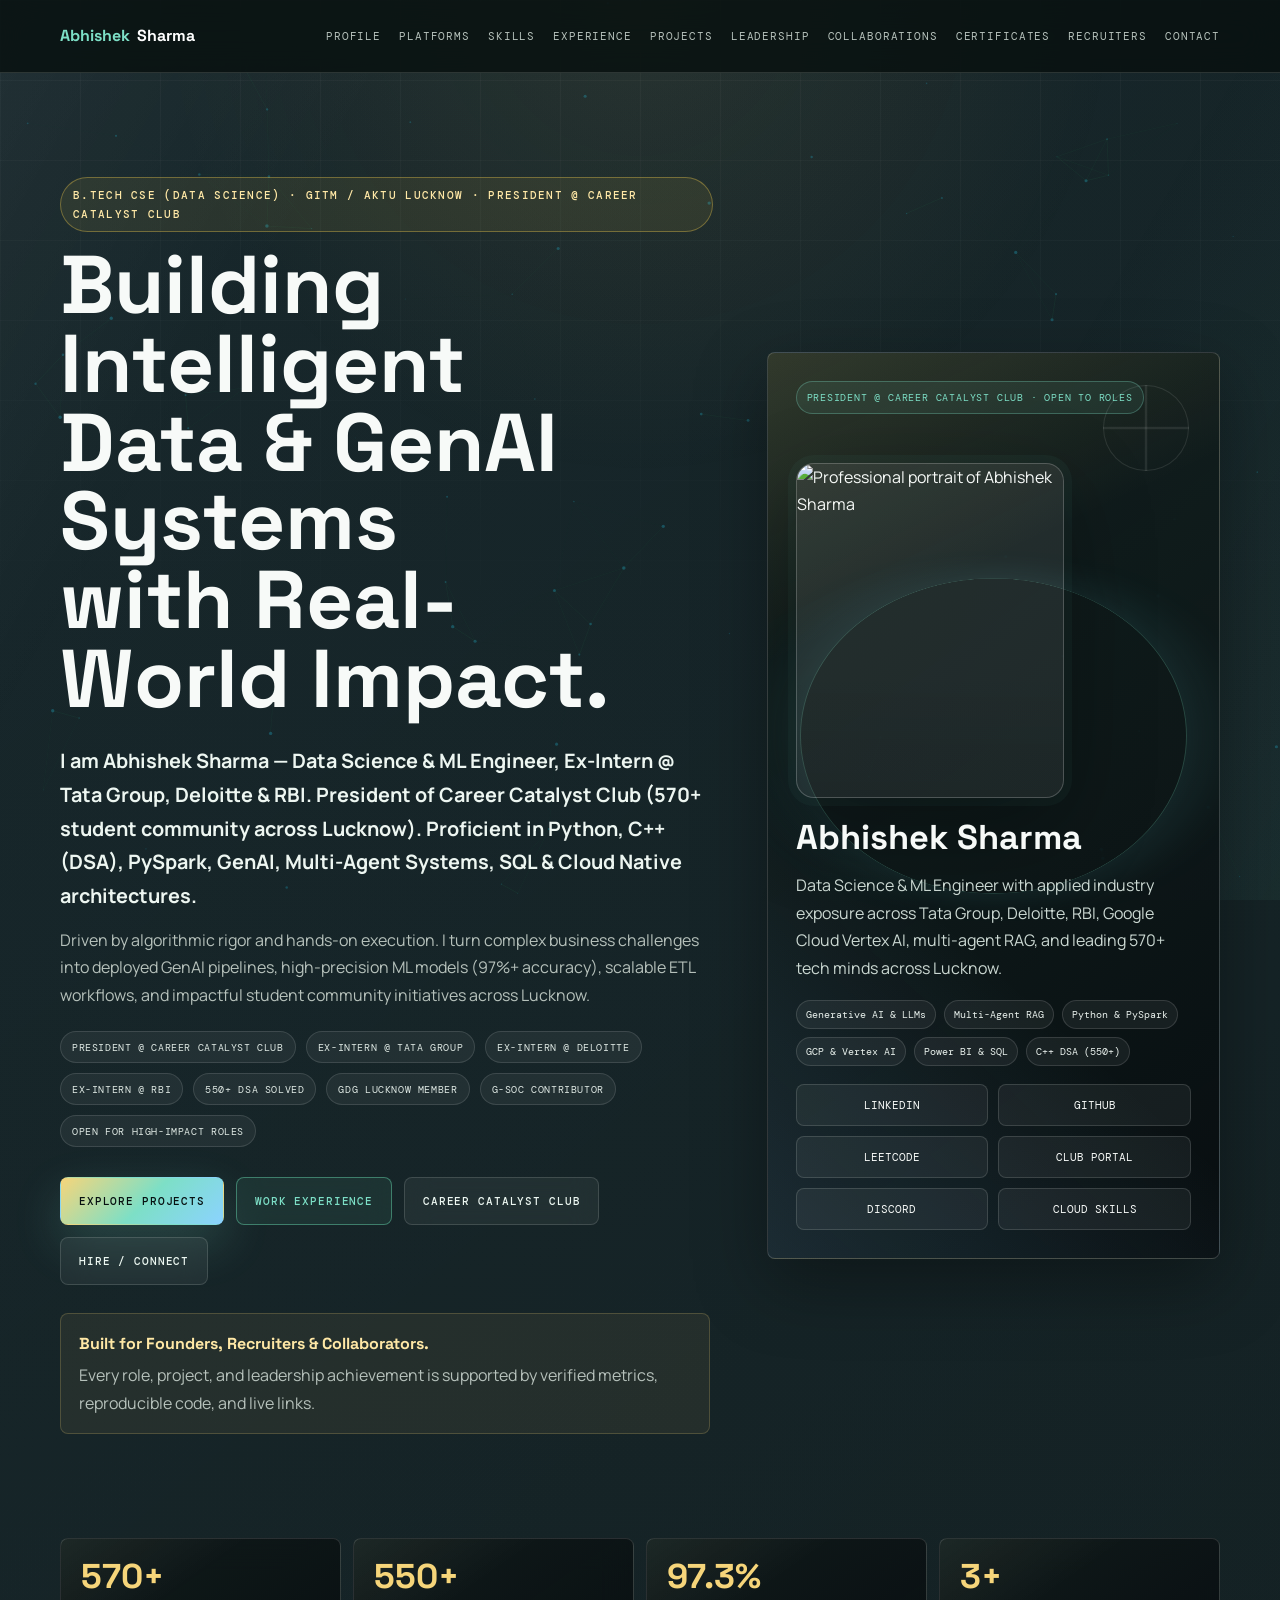
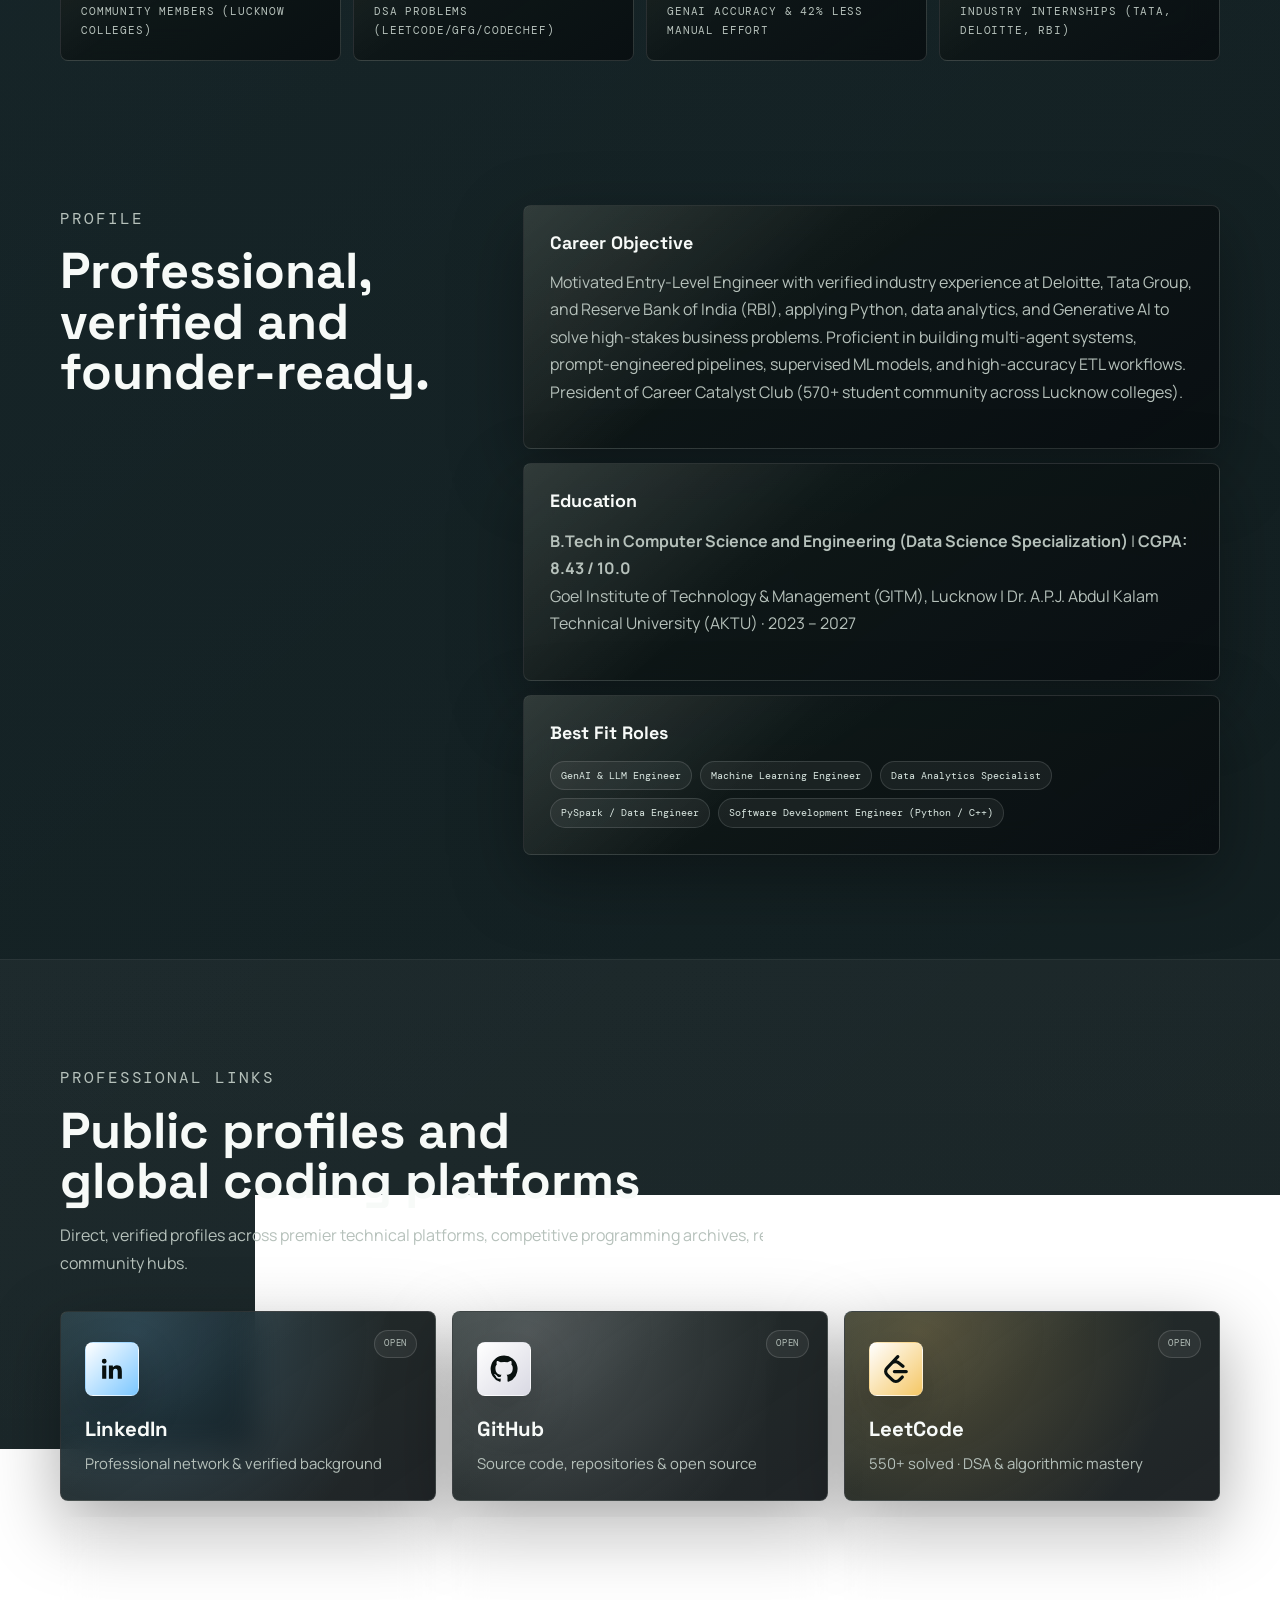
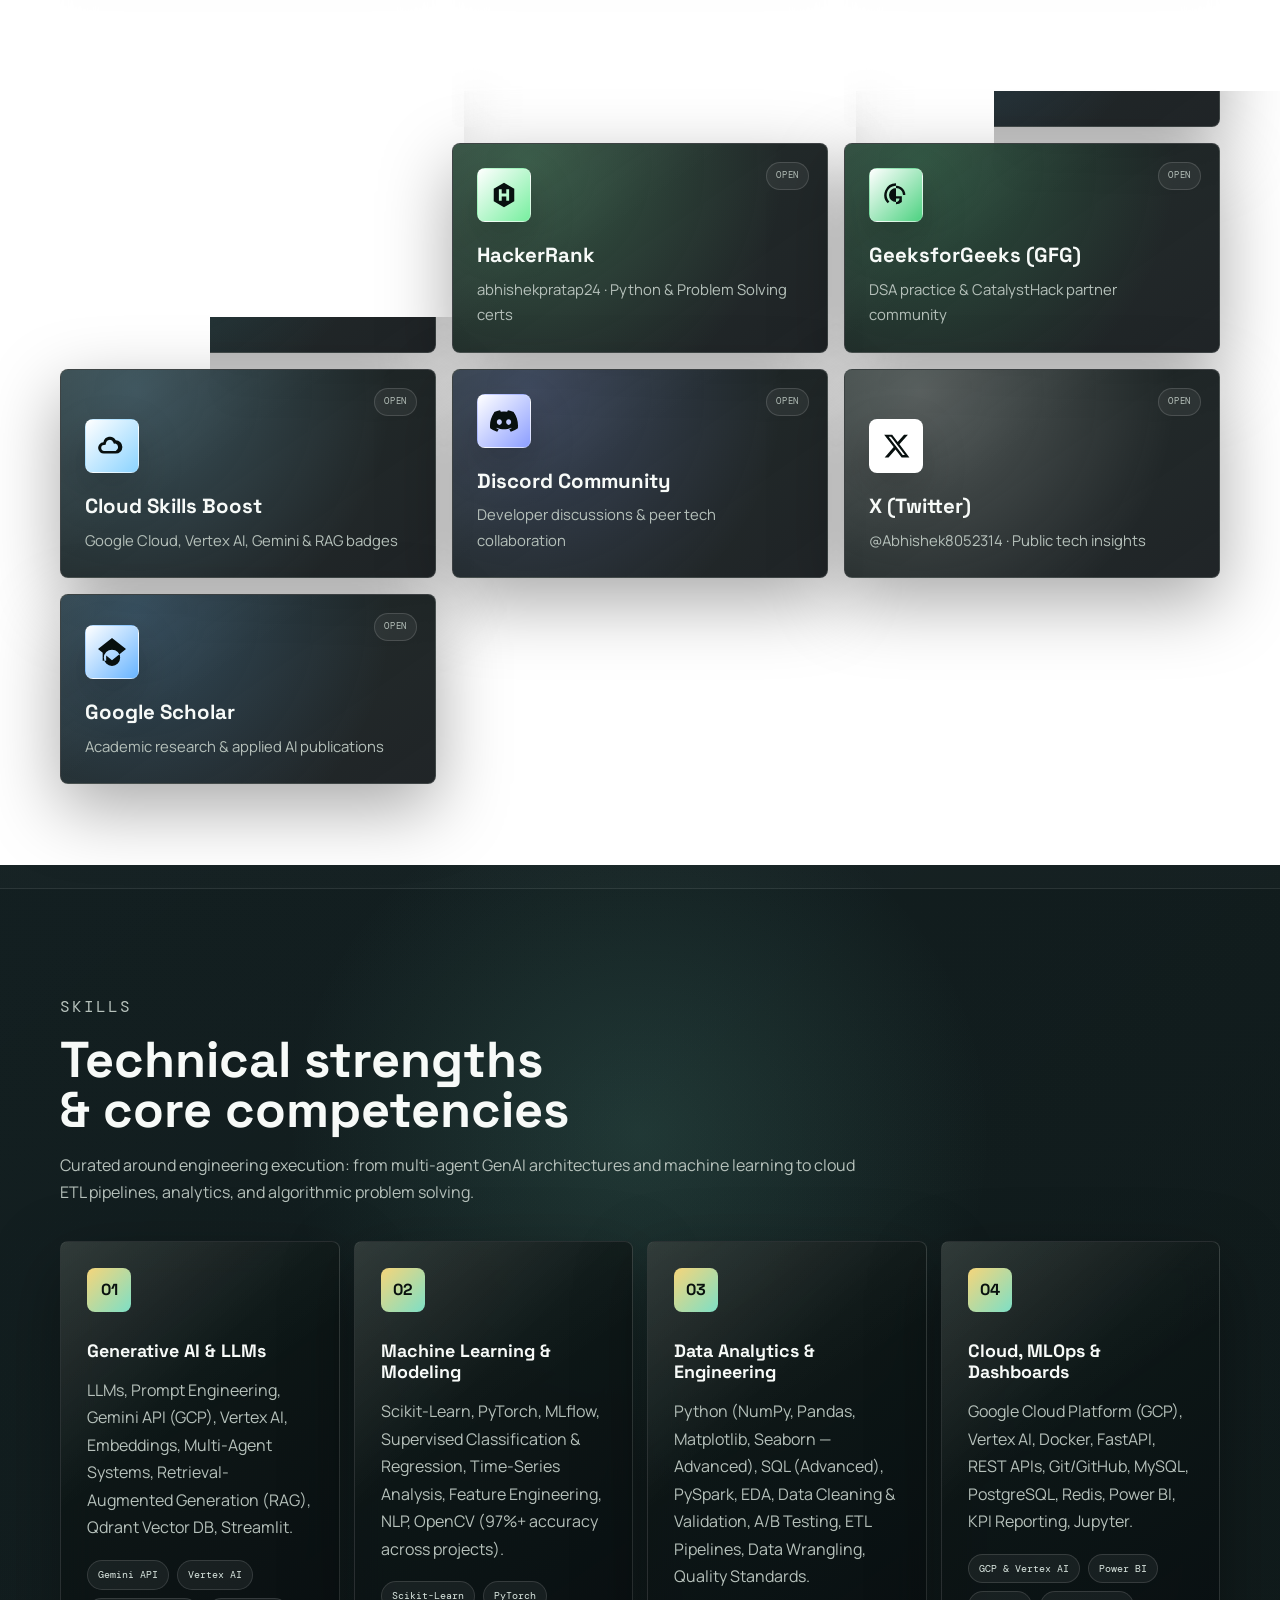
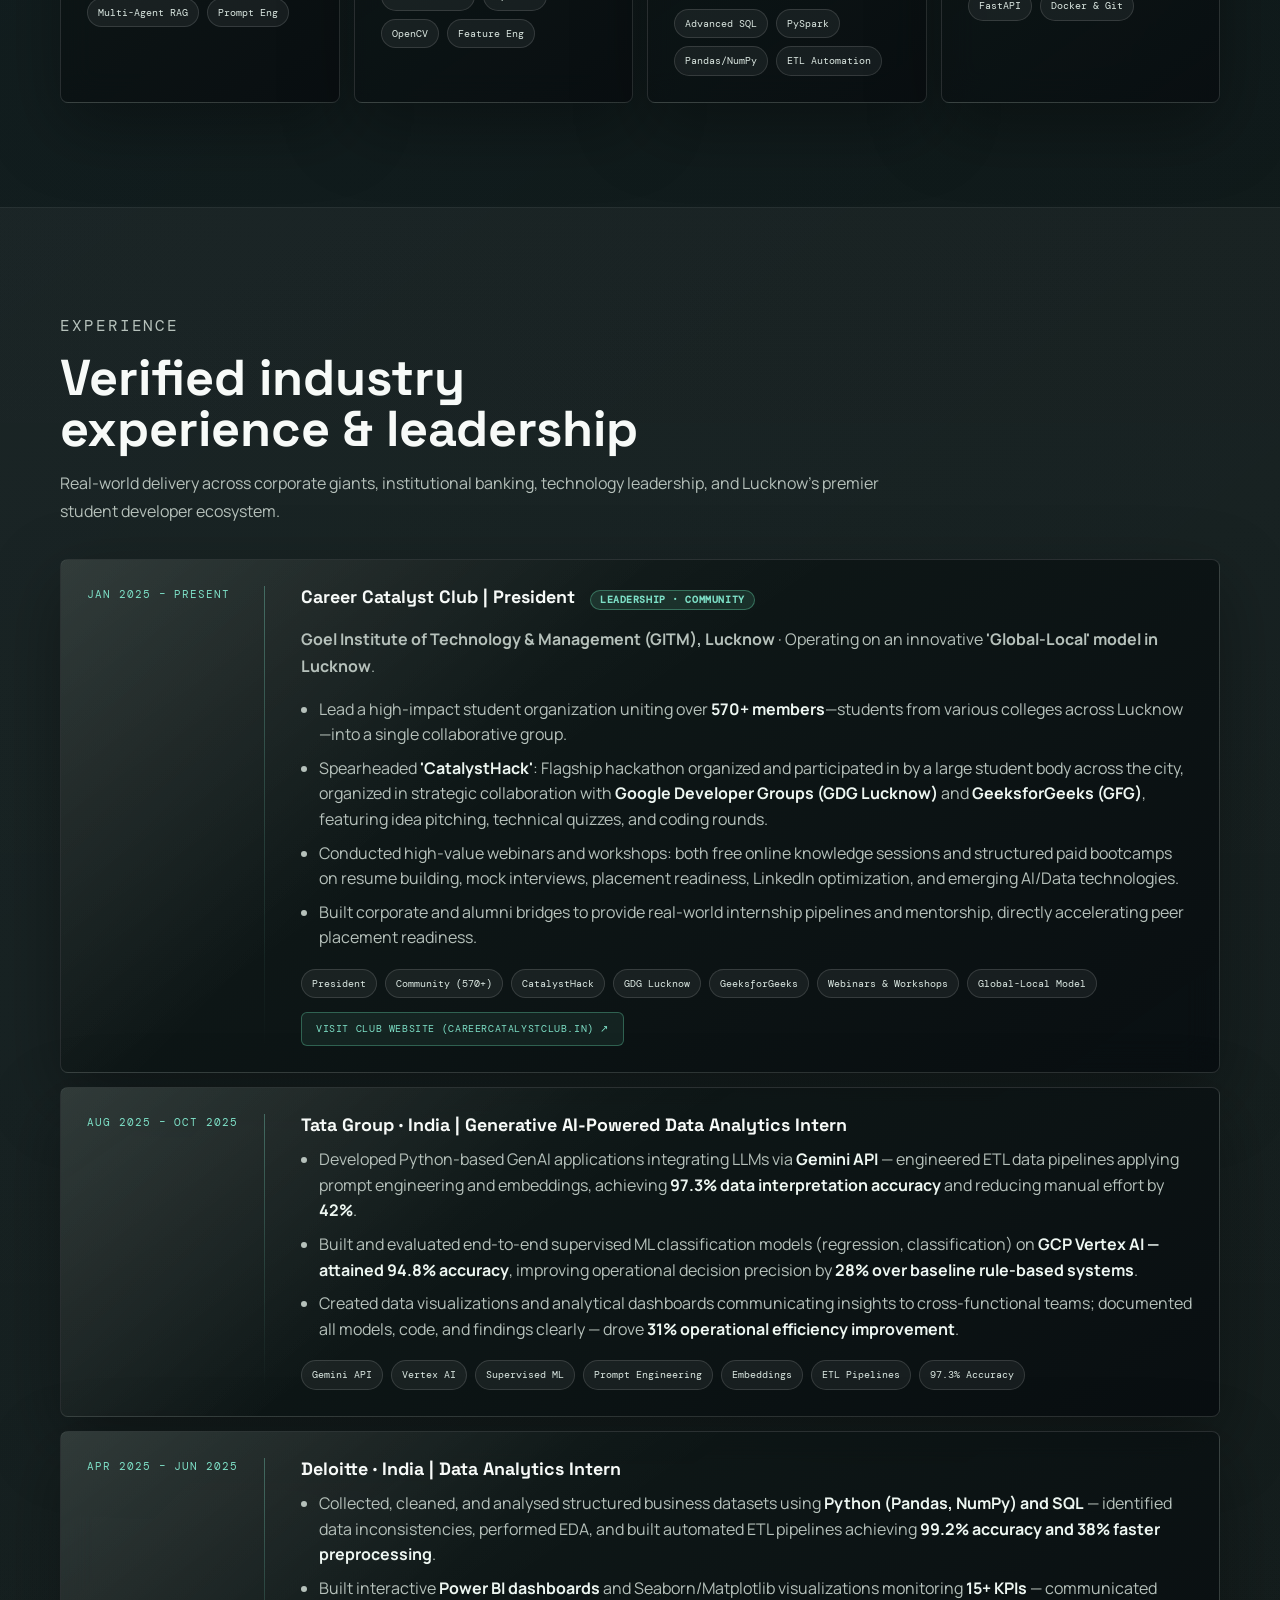
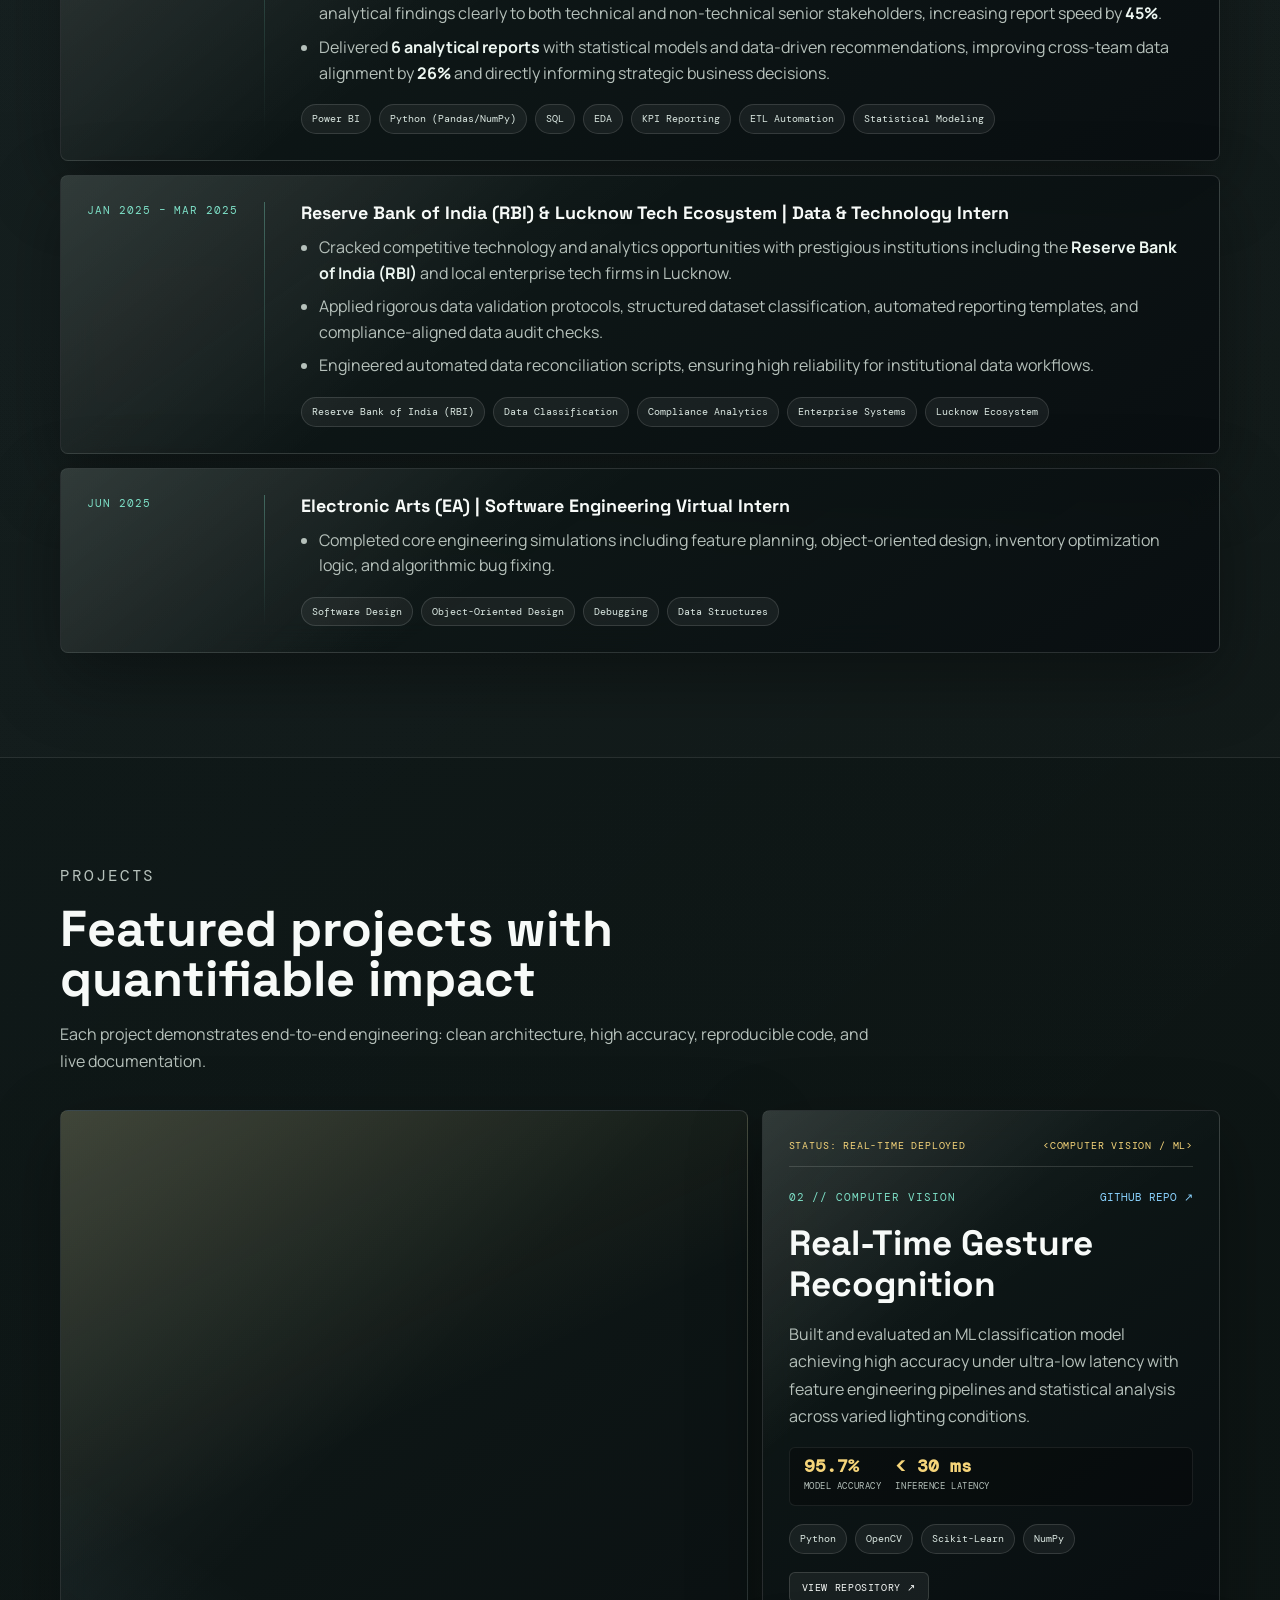
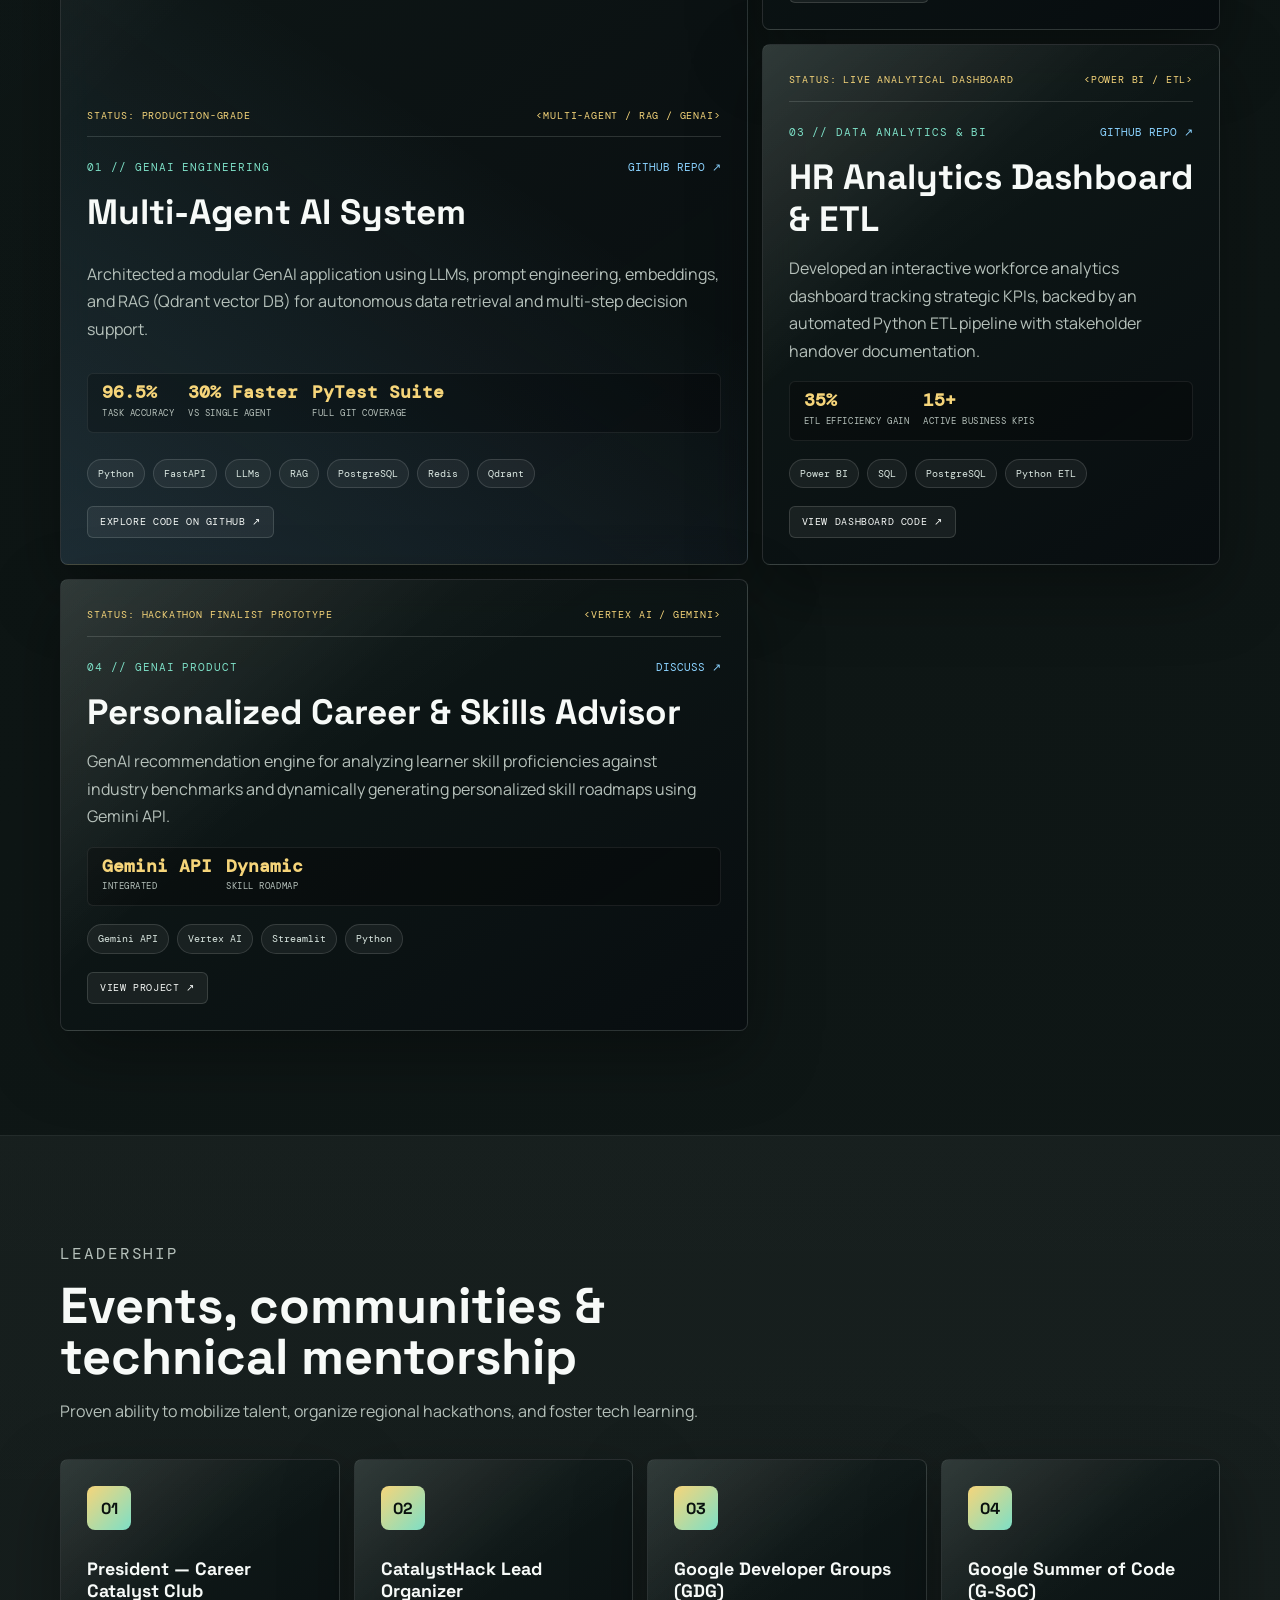
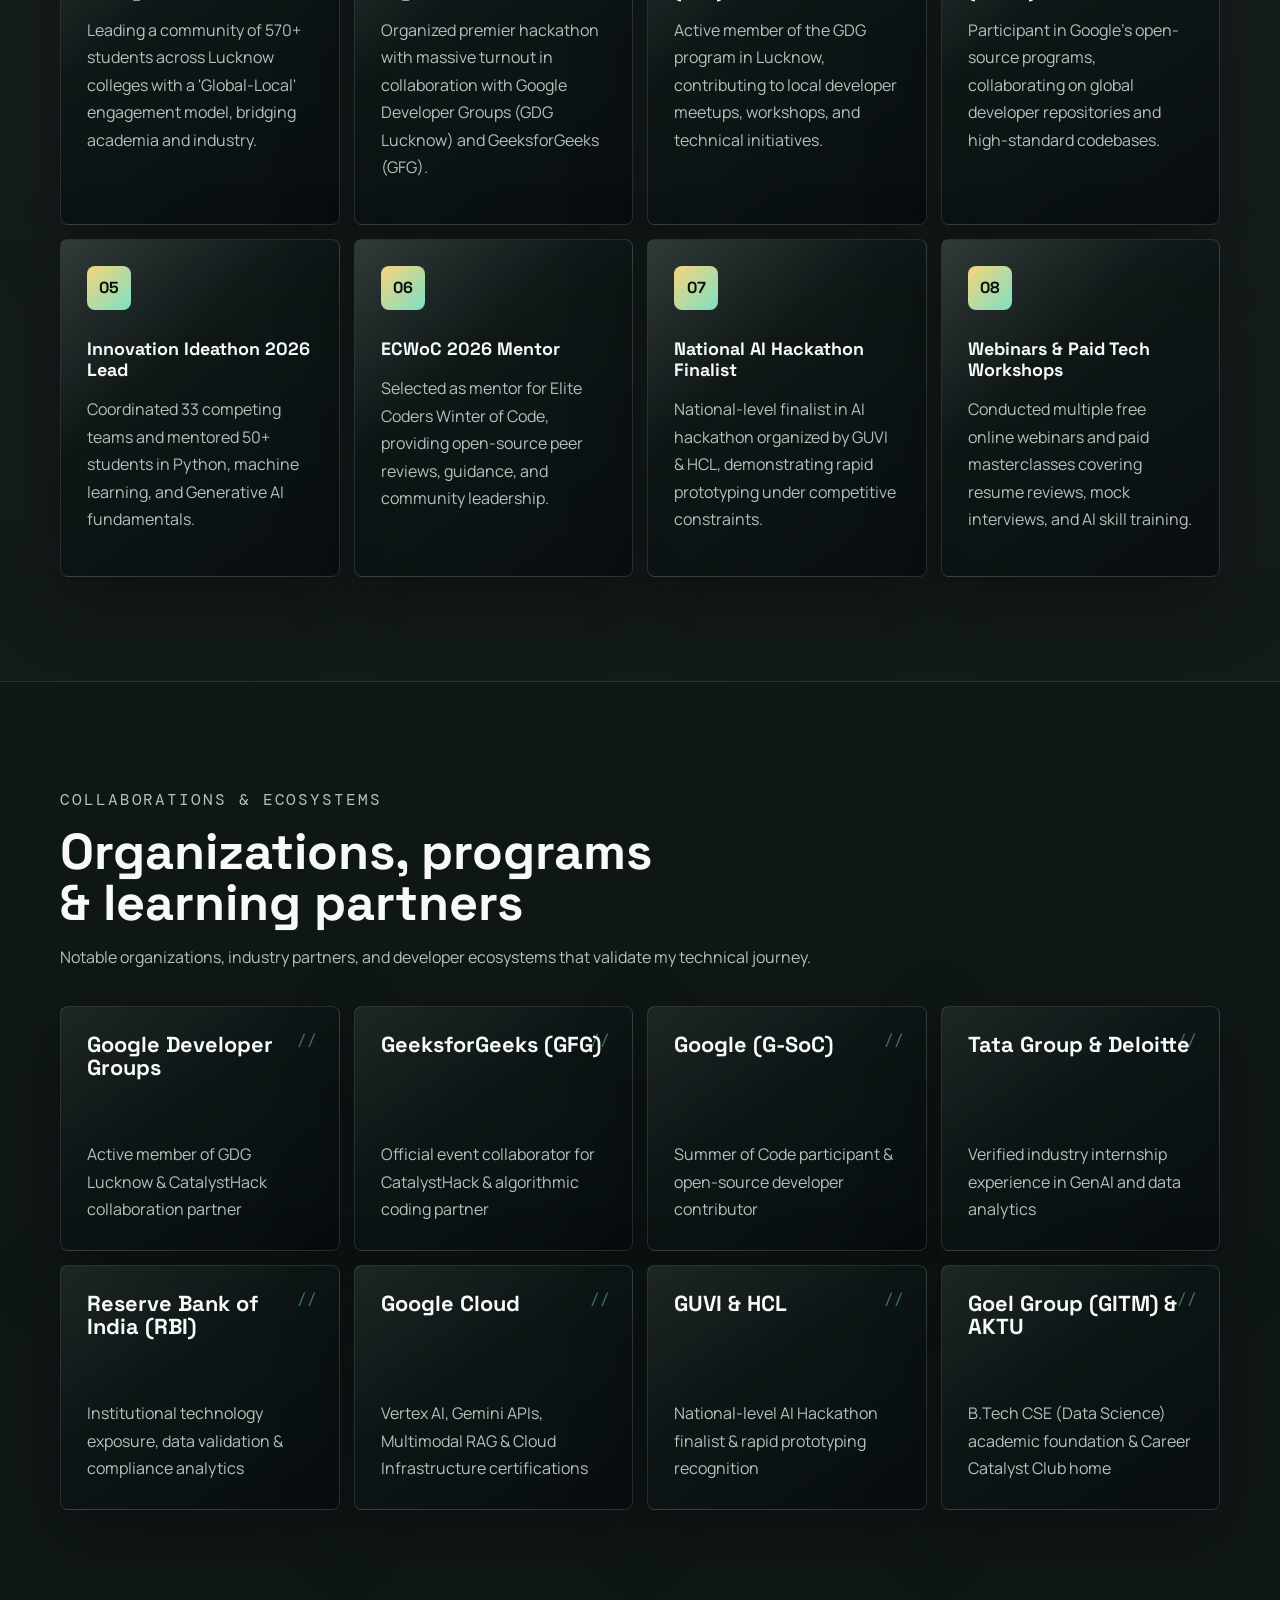
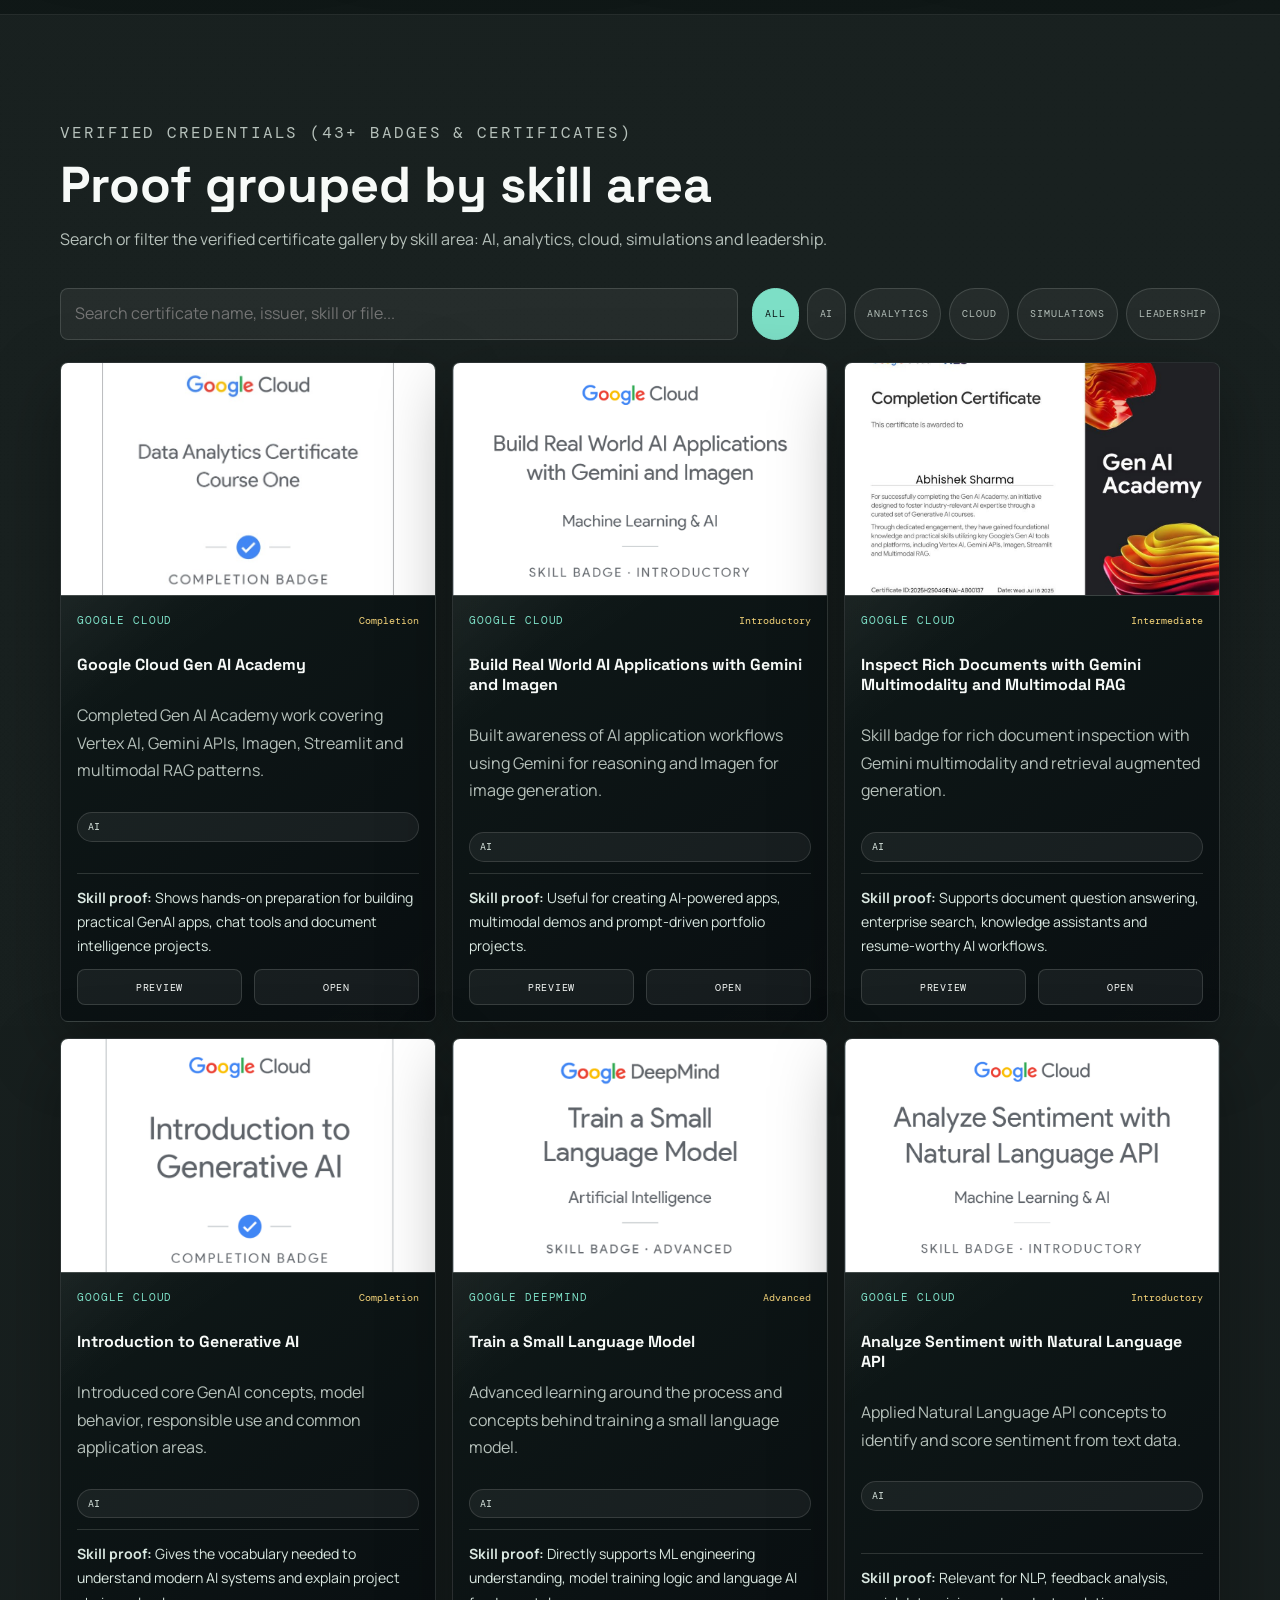
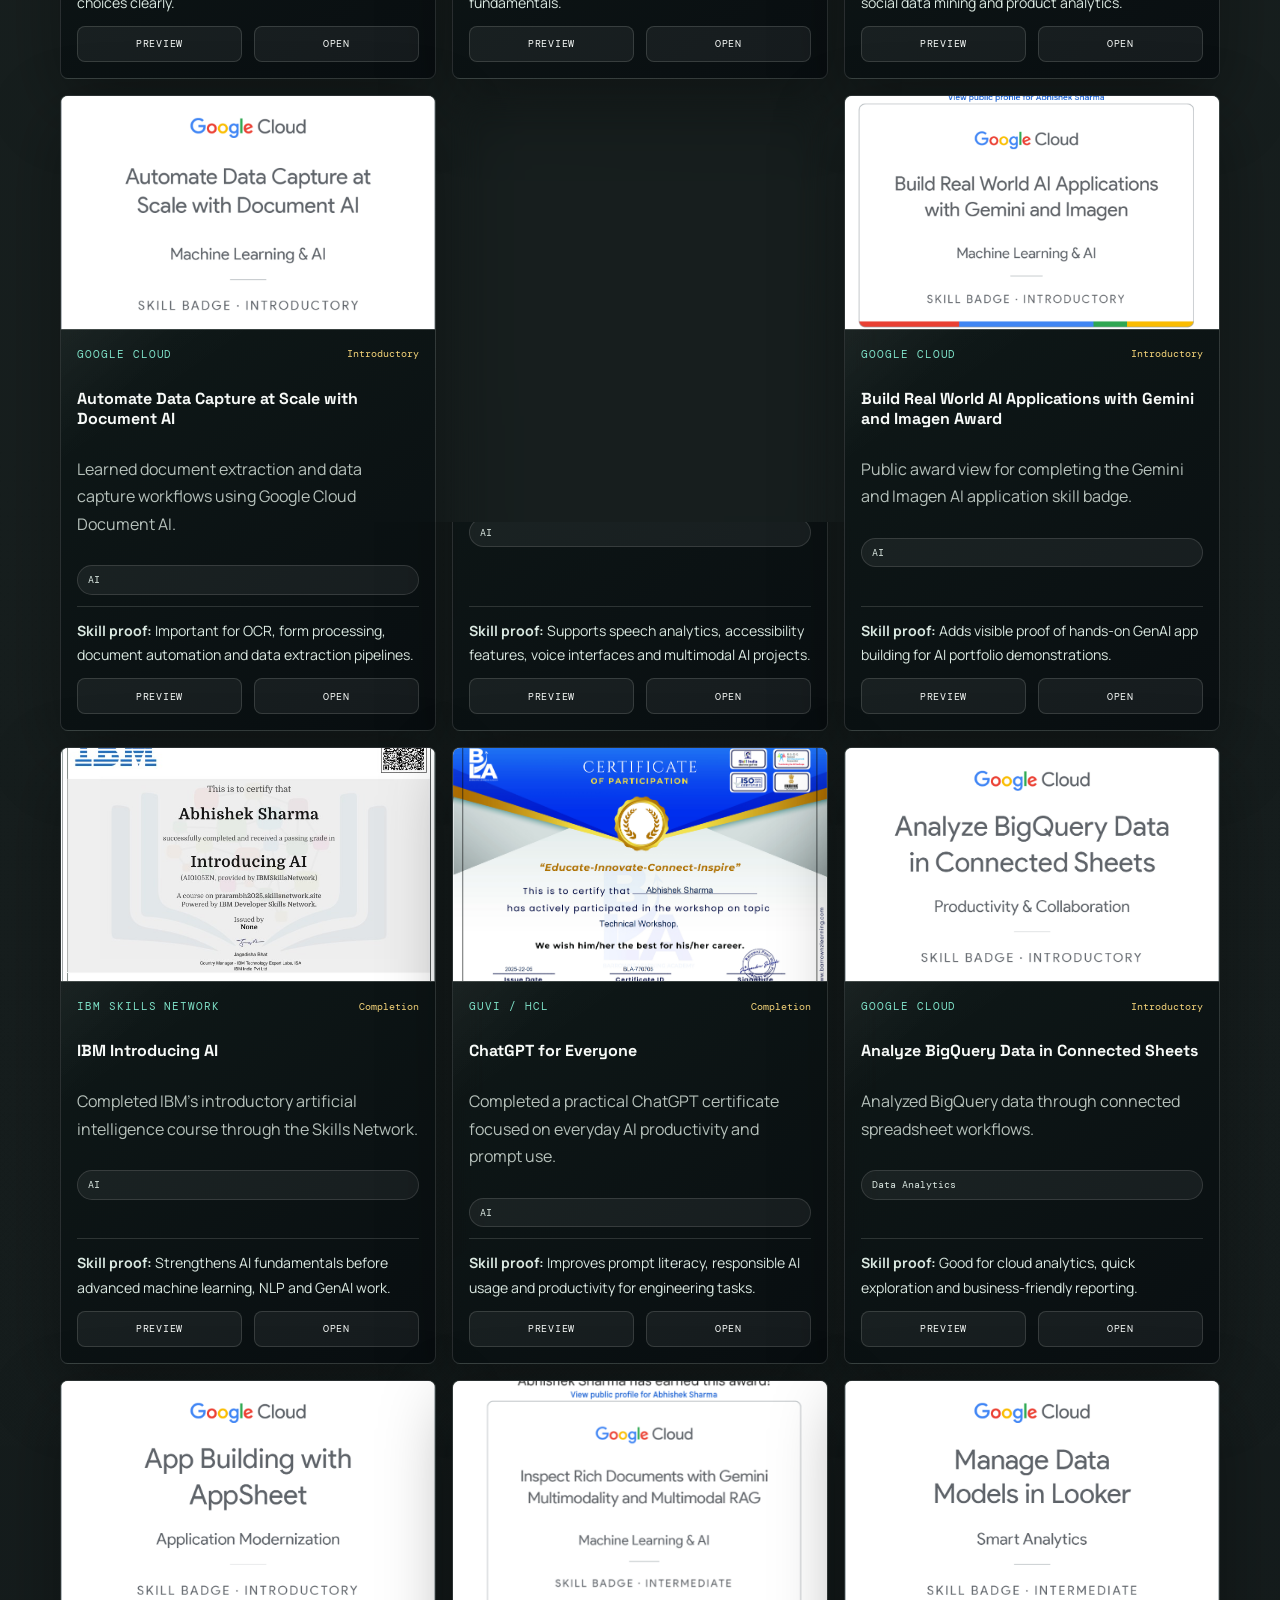
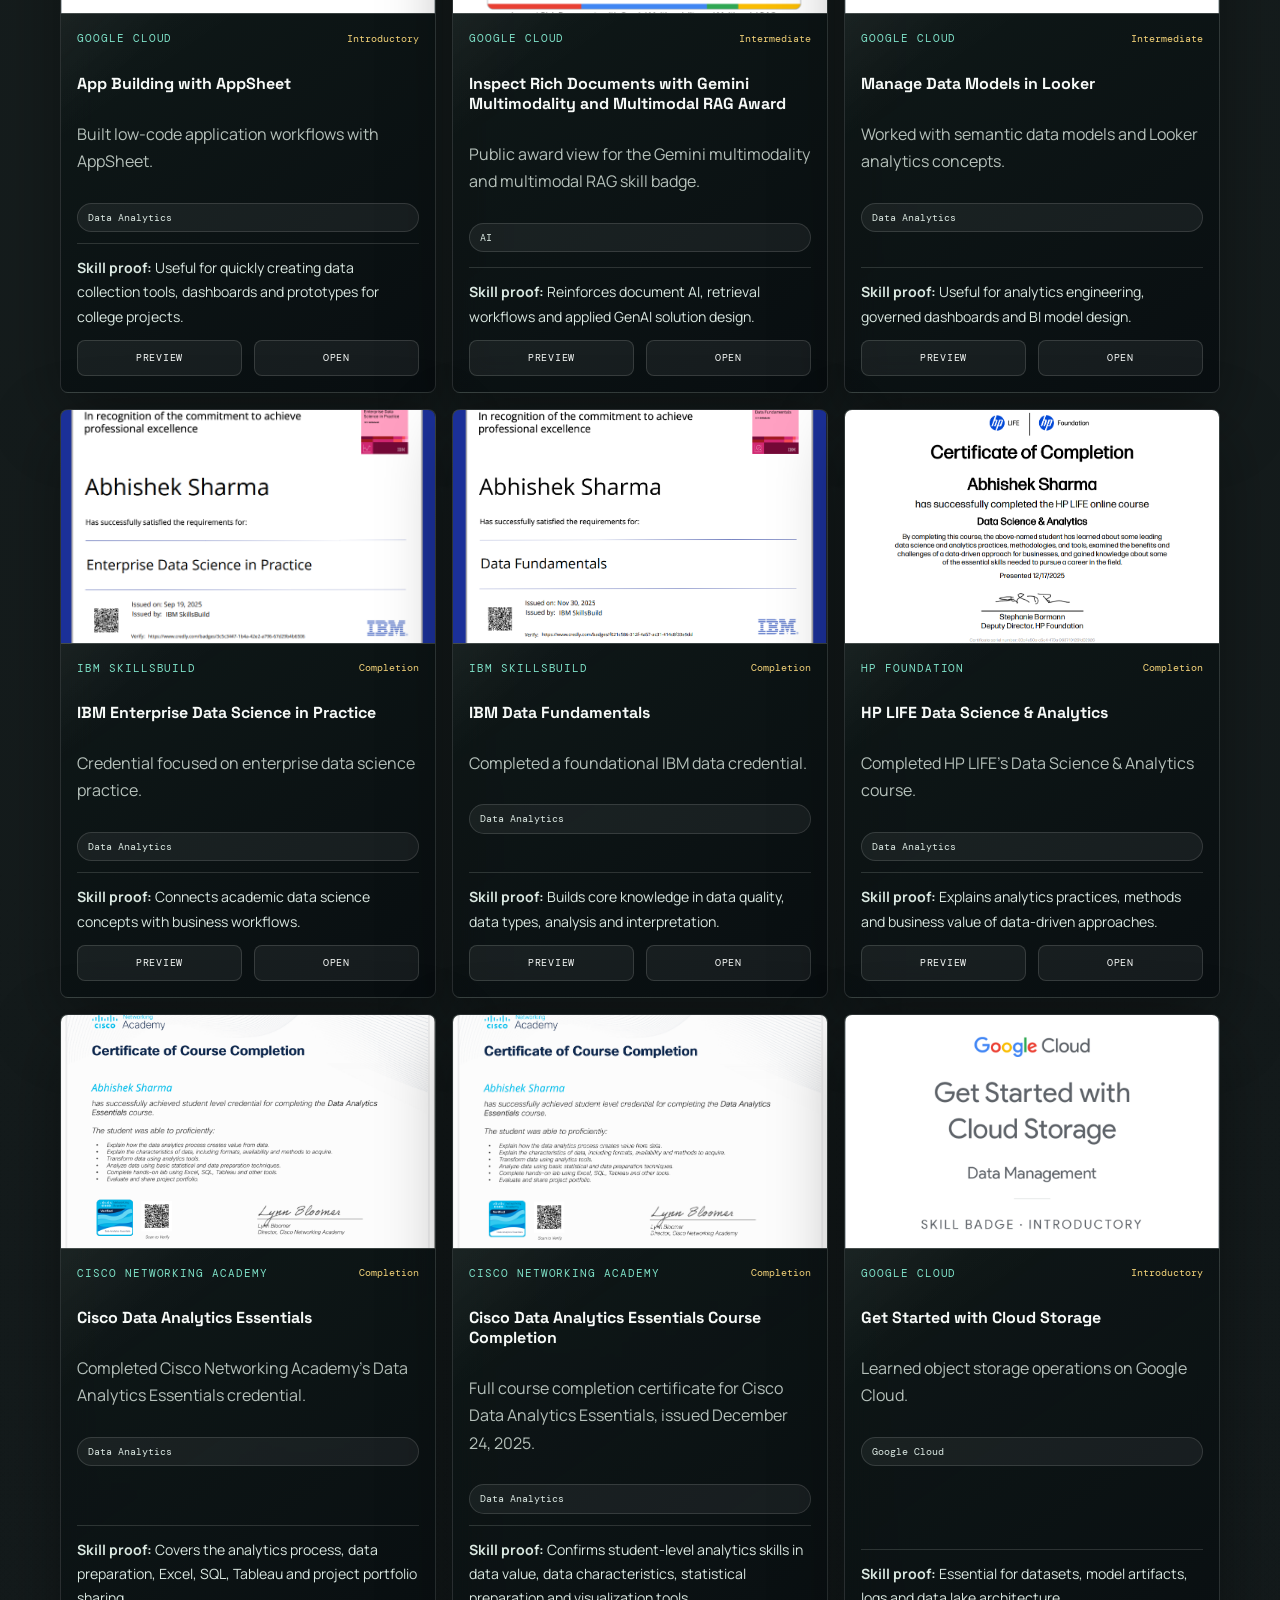
==== commit 45b93ebb: "fix: resolve certificate asset paths, ensure 100% section visibility, bundle resume PDF, and safe-gu" ====
--- a/index.html
+++ b/index.html
@@ -701,7 +701,7 @@
           <a href="https://hackerearth.com/@mr_abhishek_pratap_sharma/" target="_blank" rel="noopener"><span>HackerEarth</span>@mr_abhishek_pratap_sharma</a>
           <a href="https://www.hackerrank.com/profile/abhishekpratap24" target="_blank" rel="noopener"><span>HackerRank</span>abhishekpratap24</a>
           <a href="https://x.com/Abhishek8052314" target="_blank" rel="noopener"><span>X</span>@Abhishek8052314</a>
-          <a href="file:///C:/Users/Lenovo/OneDrive/Desktop/ALL/Resume/ABHISHEk.pdf" target="_blank" rel="noopener"><span>Resume</span>Open Resume PDF</a>
+          <a href="assets/abhishek-resume.pdf" target="_blank" rel="noopener"><span>Resume</span>Open Resume PDF</a>
         </aside>
       </div>
     </section>
--- a/styles.css
+++ b/styles.css
@@ -1768,15 +1768,18 @@
   background: rgba(125, 223, 198, 0.065);
 }
 
+.reveal {
+  opacity: 1;
+  transform: none;
+  filter: none;
+}
+
+.hero .reveal,
+.reveal.visible,
 .animate-ready .reveal {
-  transform: translateY(26px) scale(0.985);
-  filter: blur(6px);
-  transition: opacity 760ms ease, transform 760ms cubic-bezier(.2,.7,.2,1), filter 760ms ease;
-}
-
-.animate-ready .reveal.visible {
-  transform: translateY(0) scale(1);
-  filter: blur(0);
+  opacity: 1 !important;
+  transform: none !important;
+  filter: none !important;
 }
 
 .skill-grid .reveal:nth-child(2),
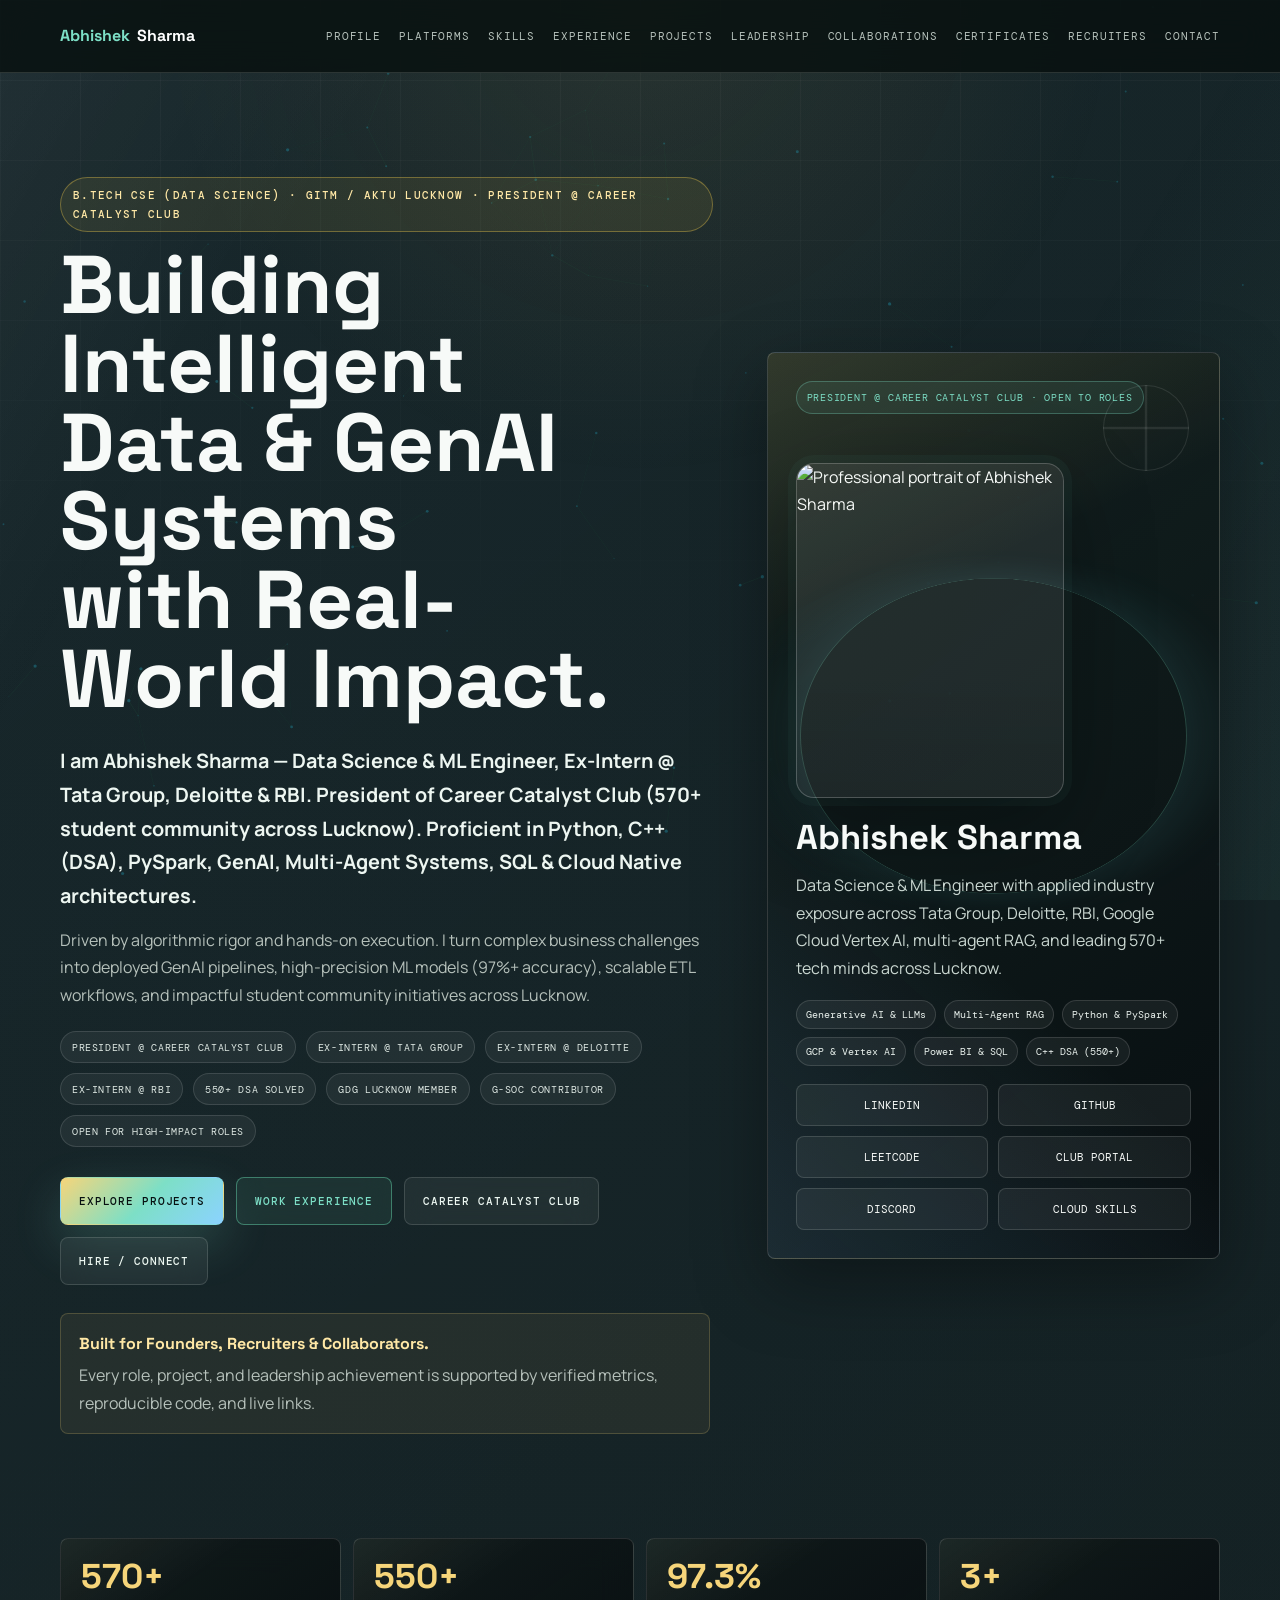
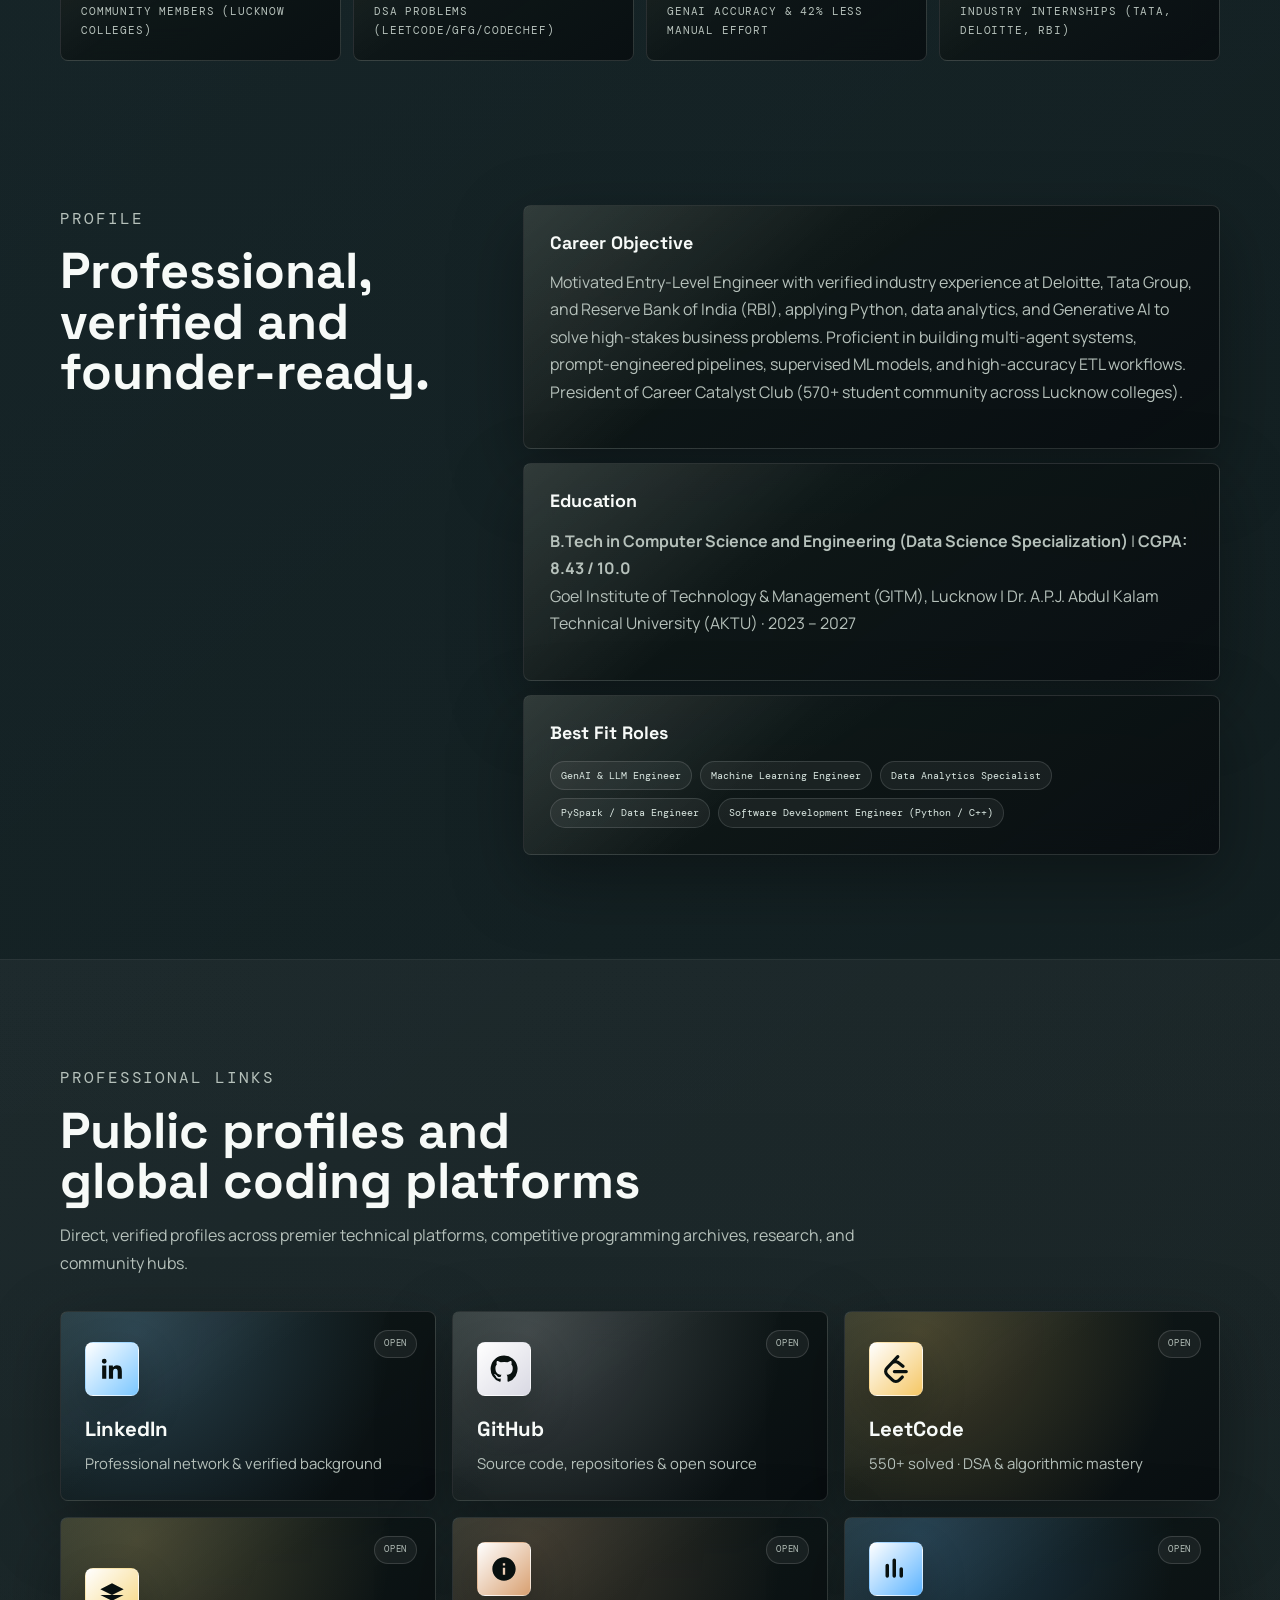
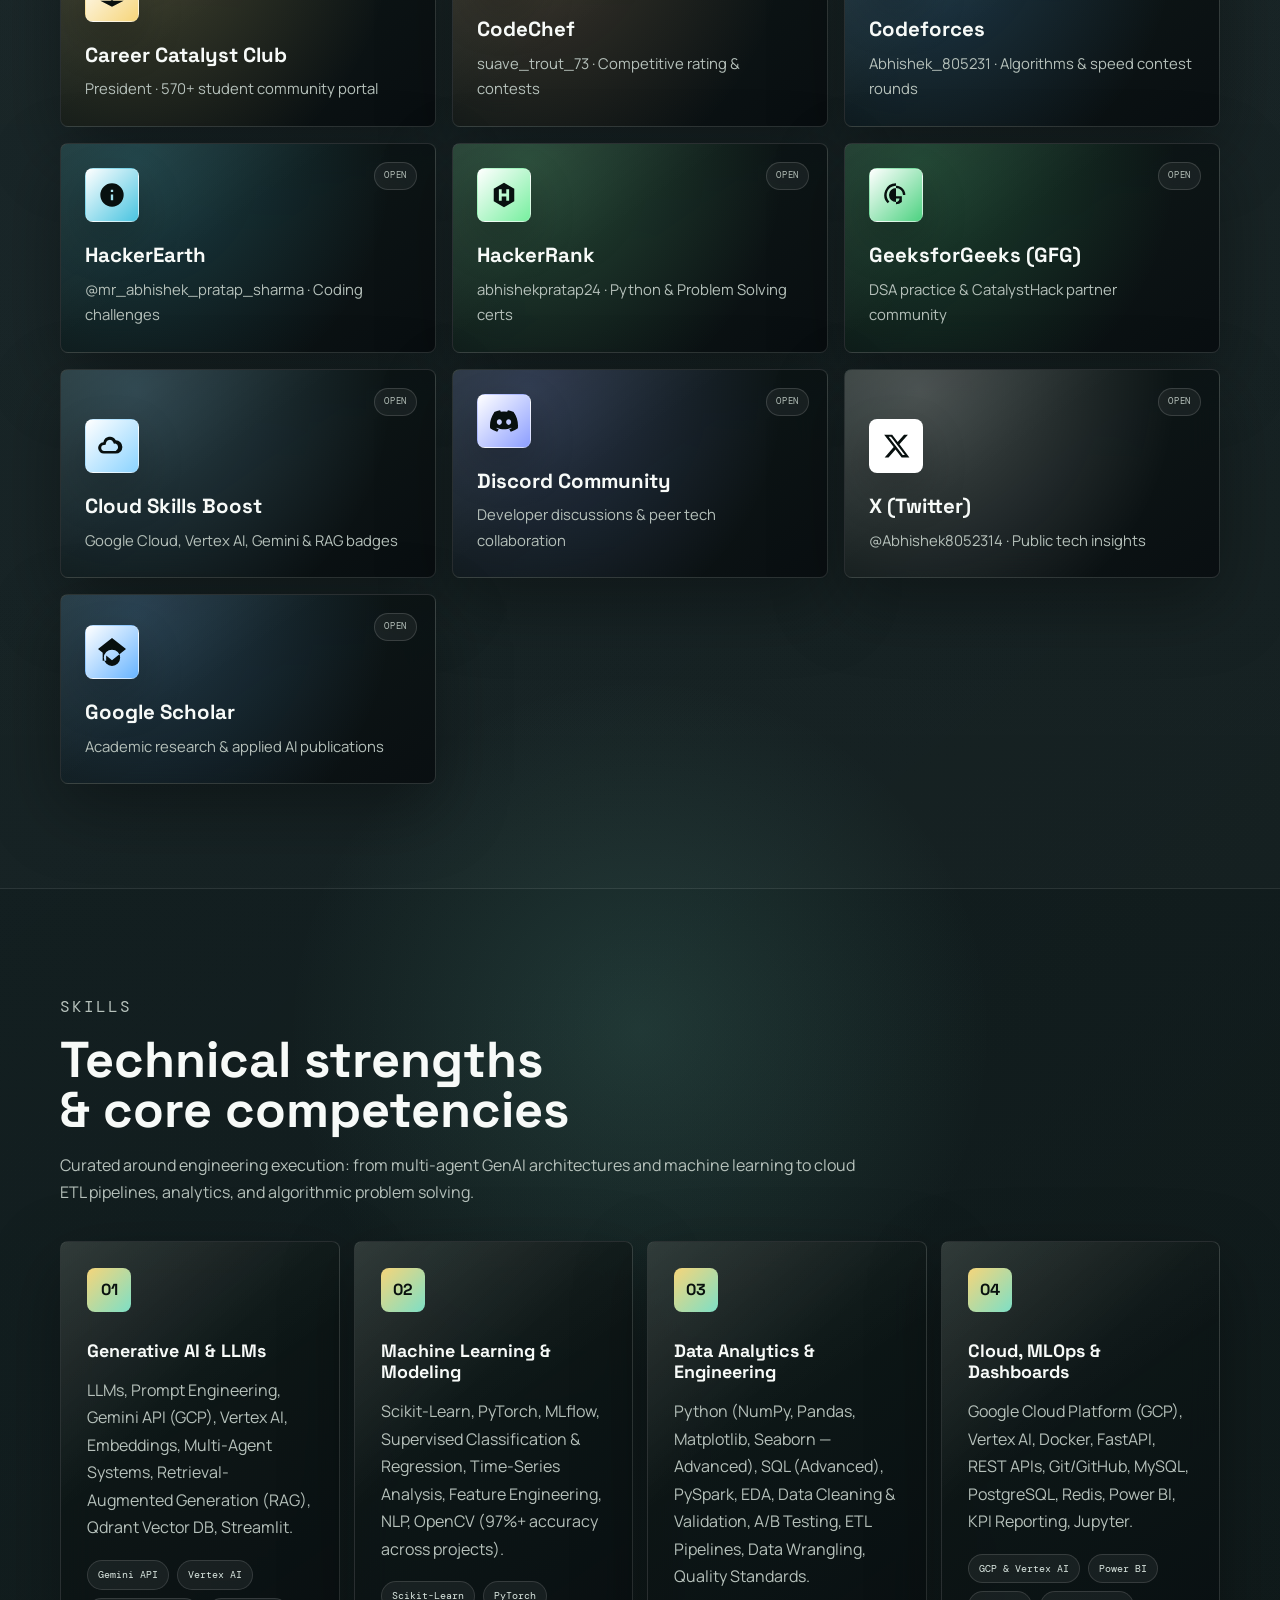
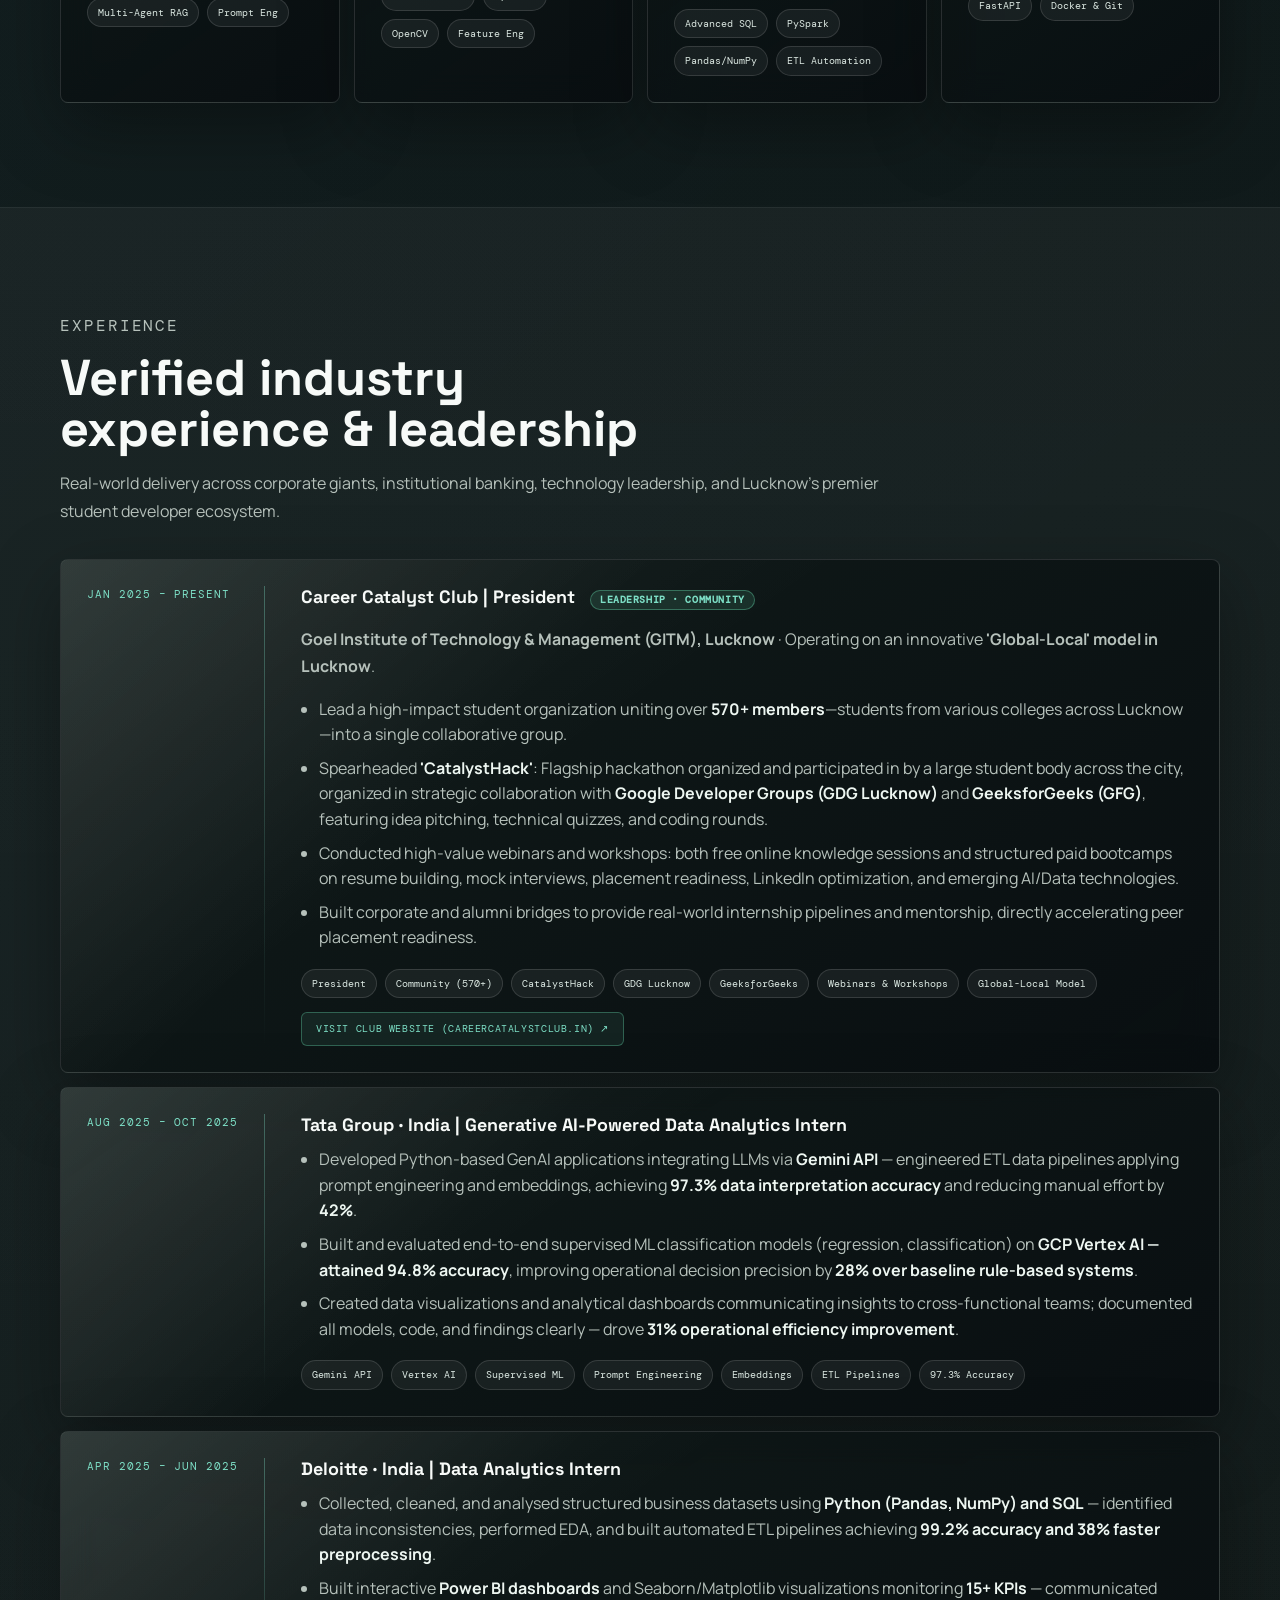
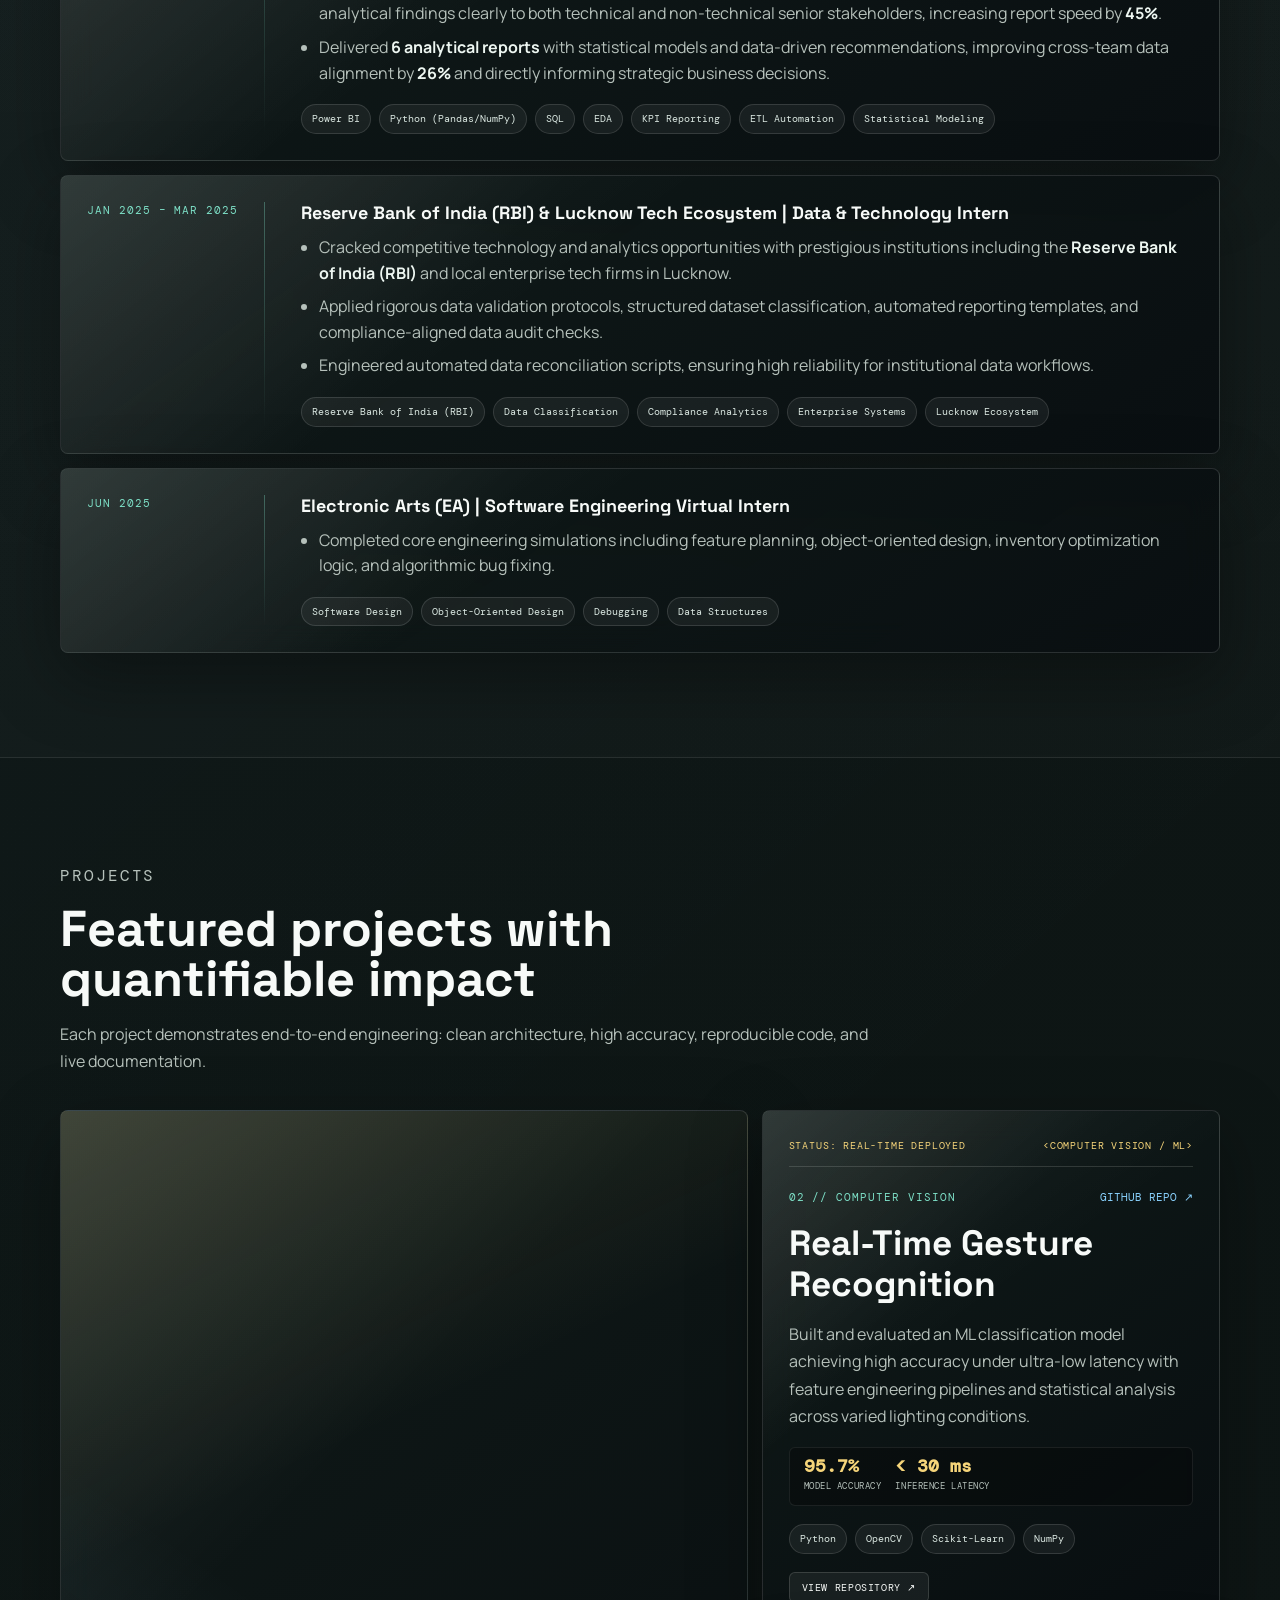
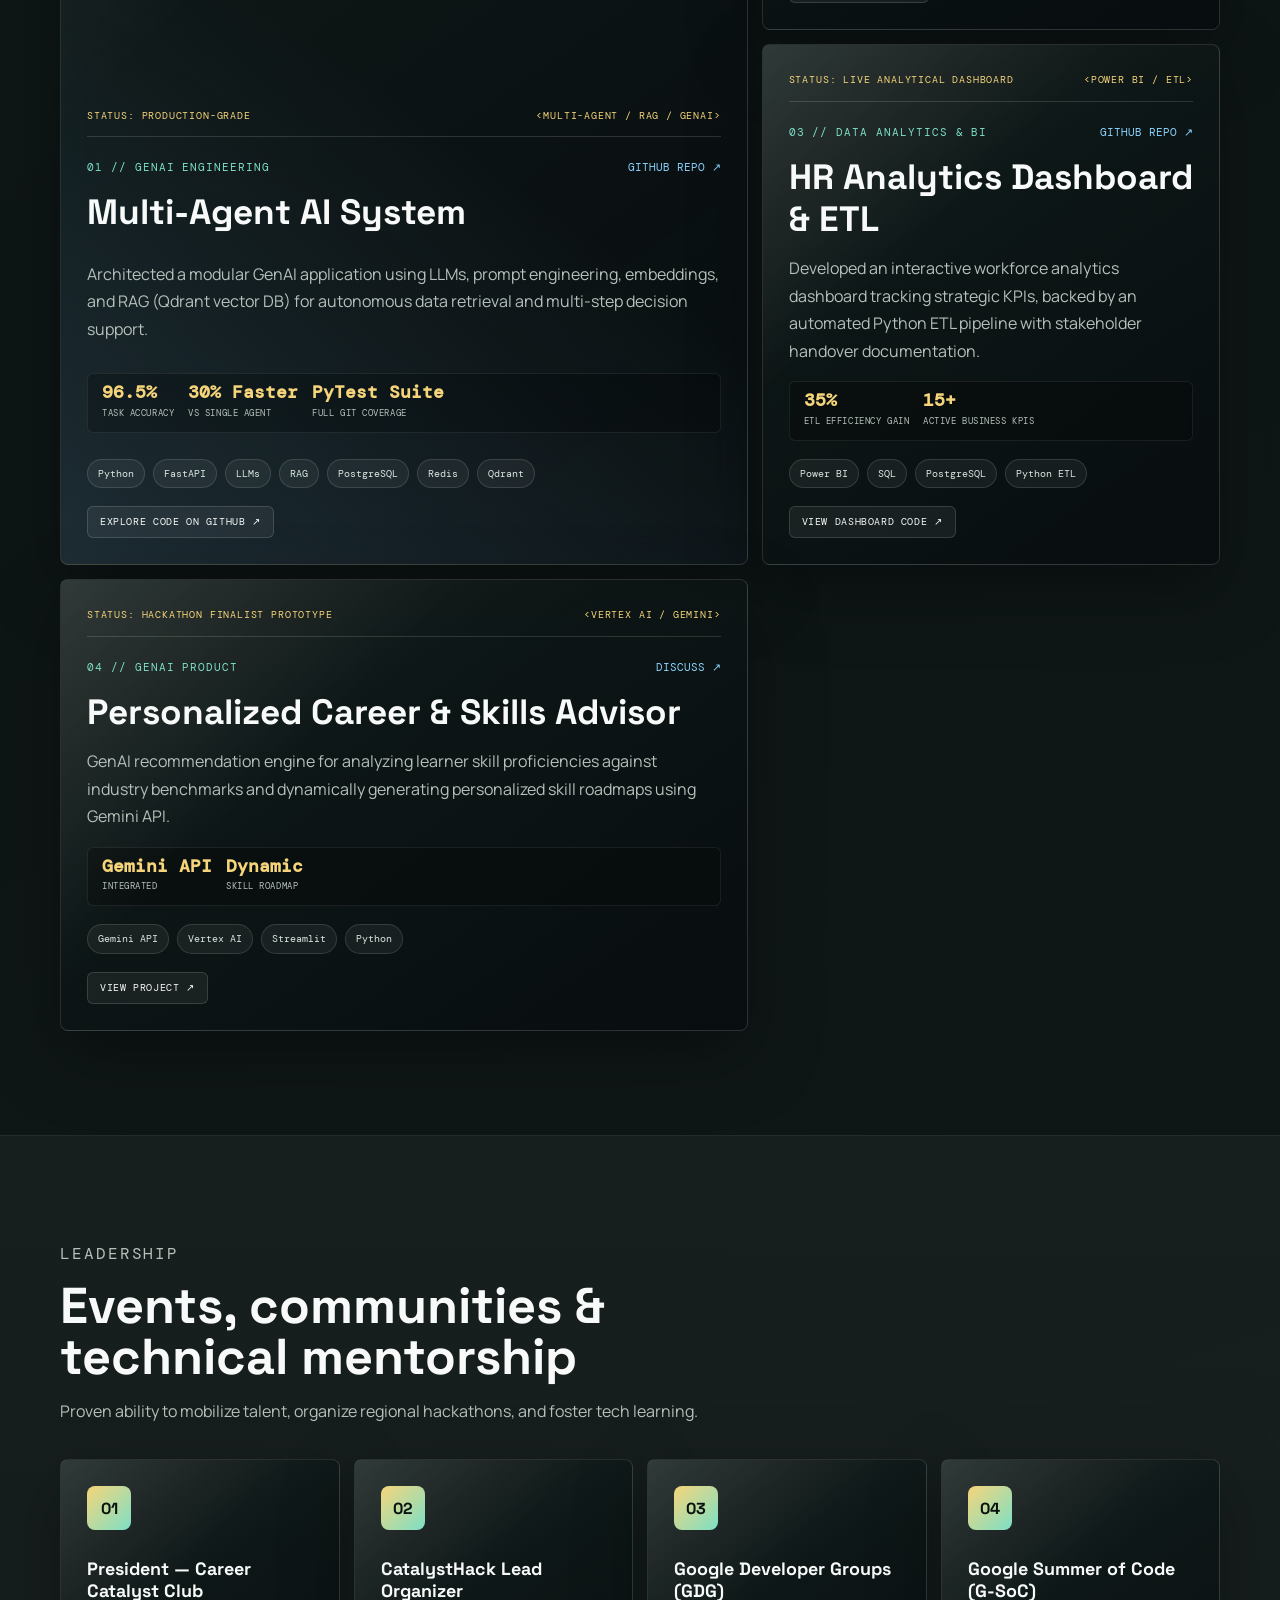
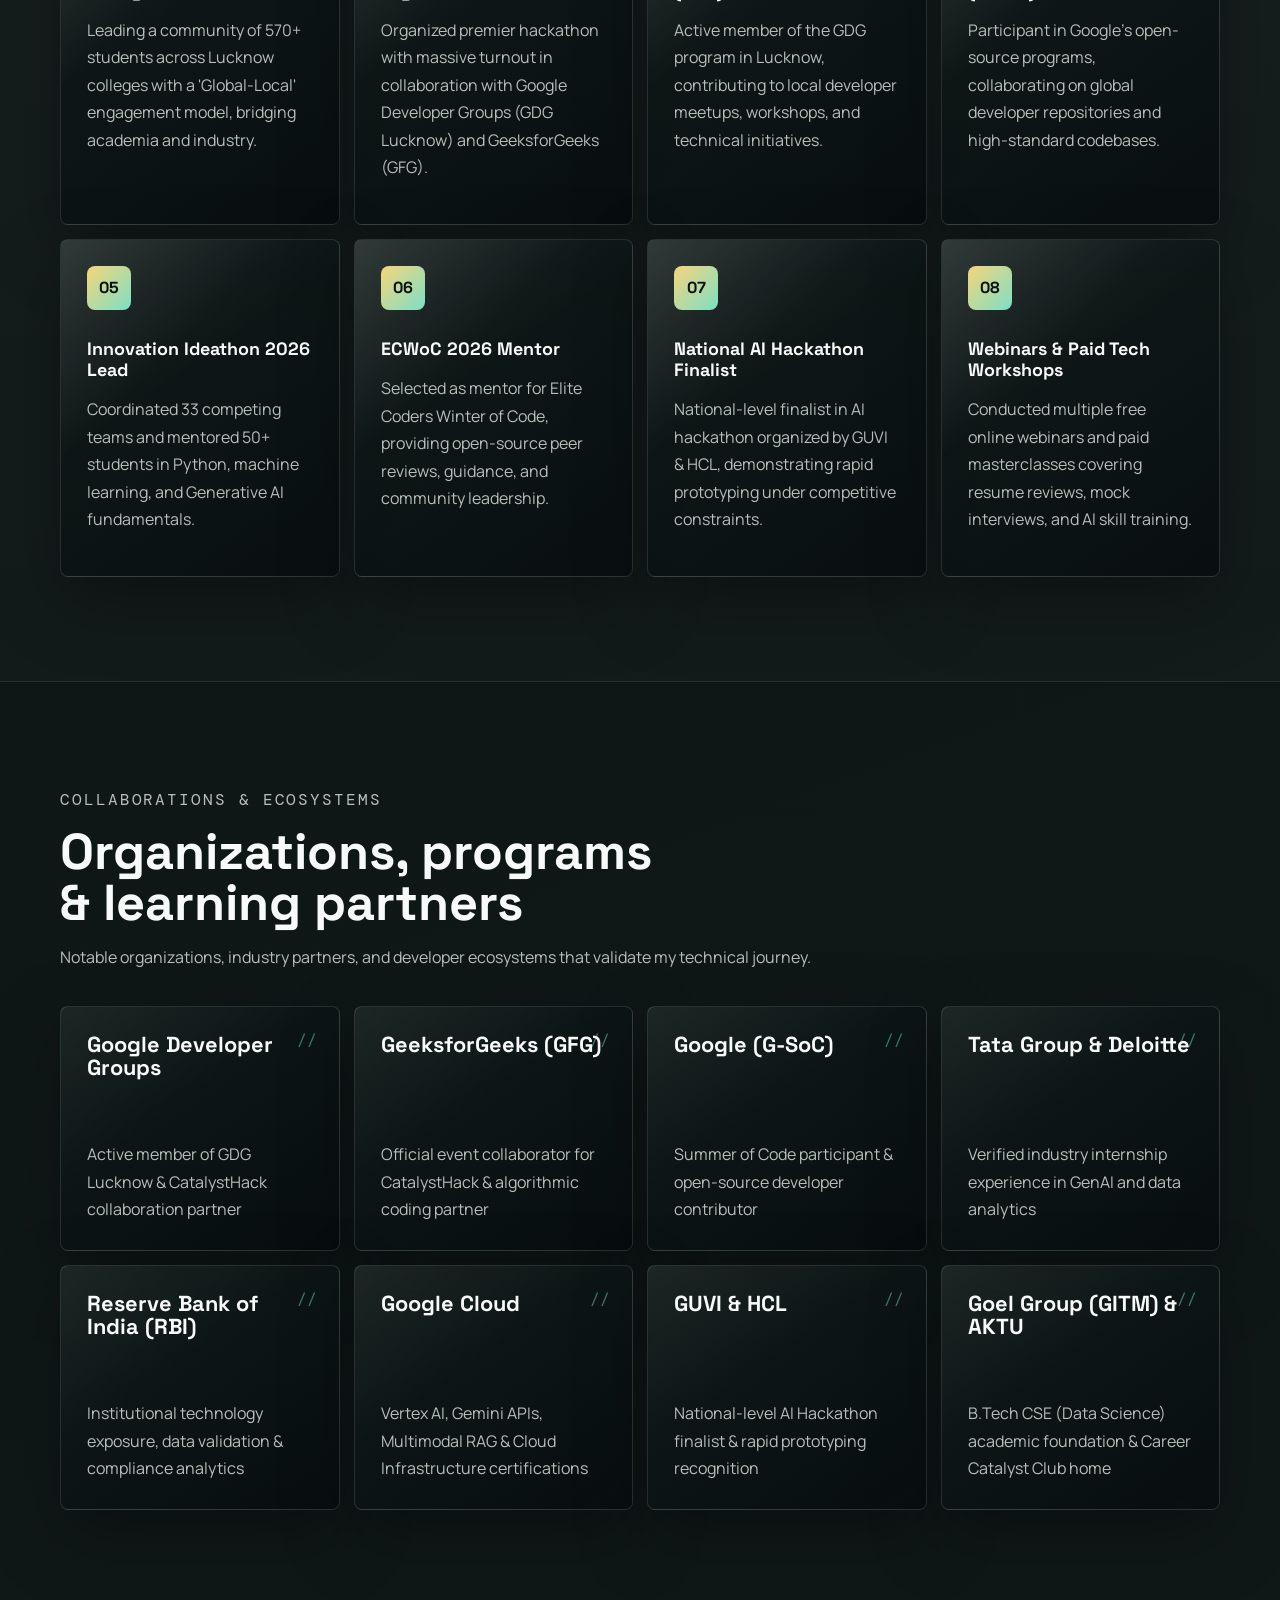
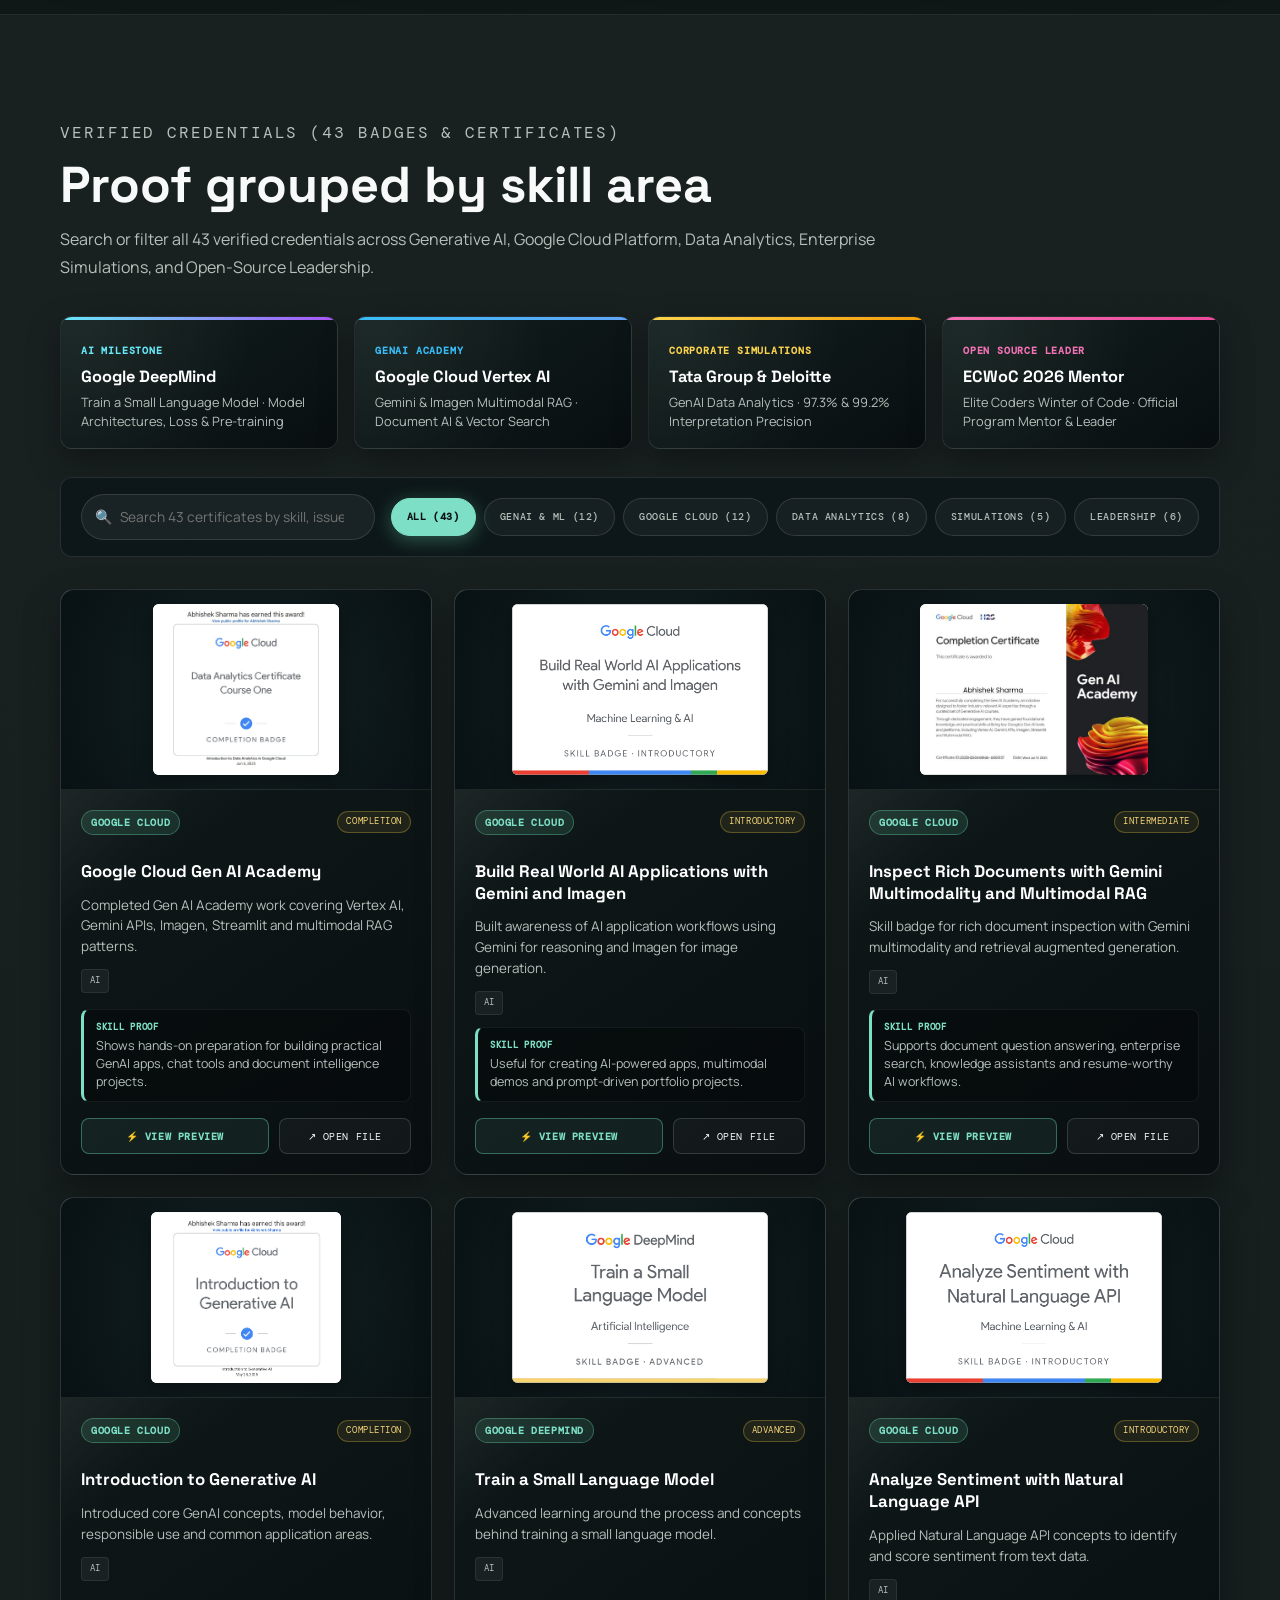
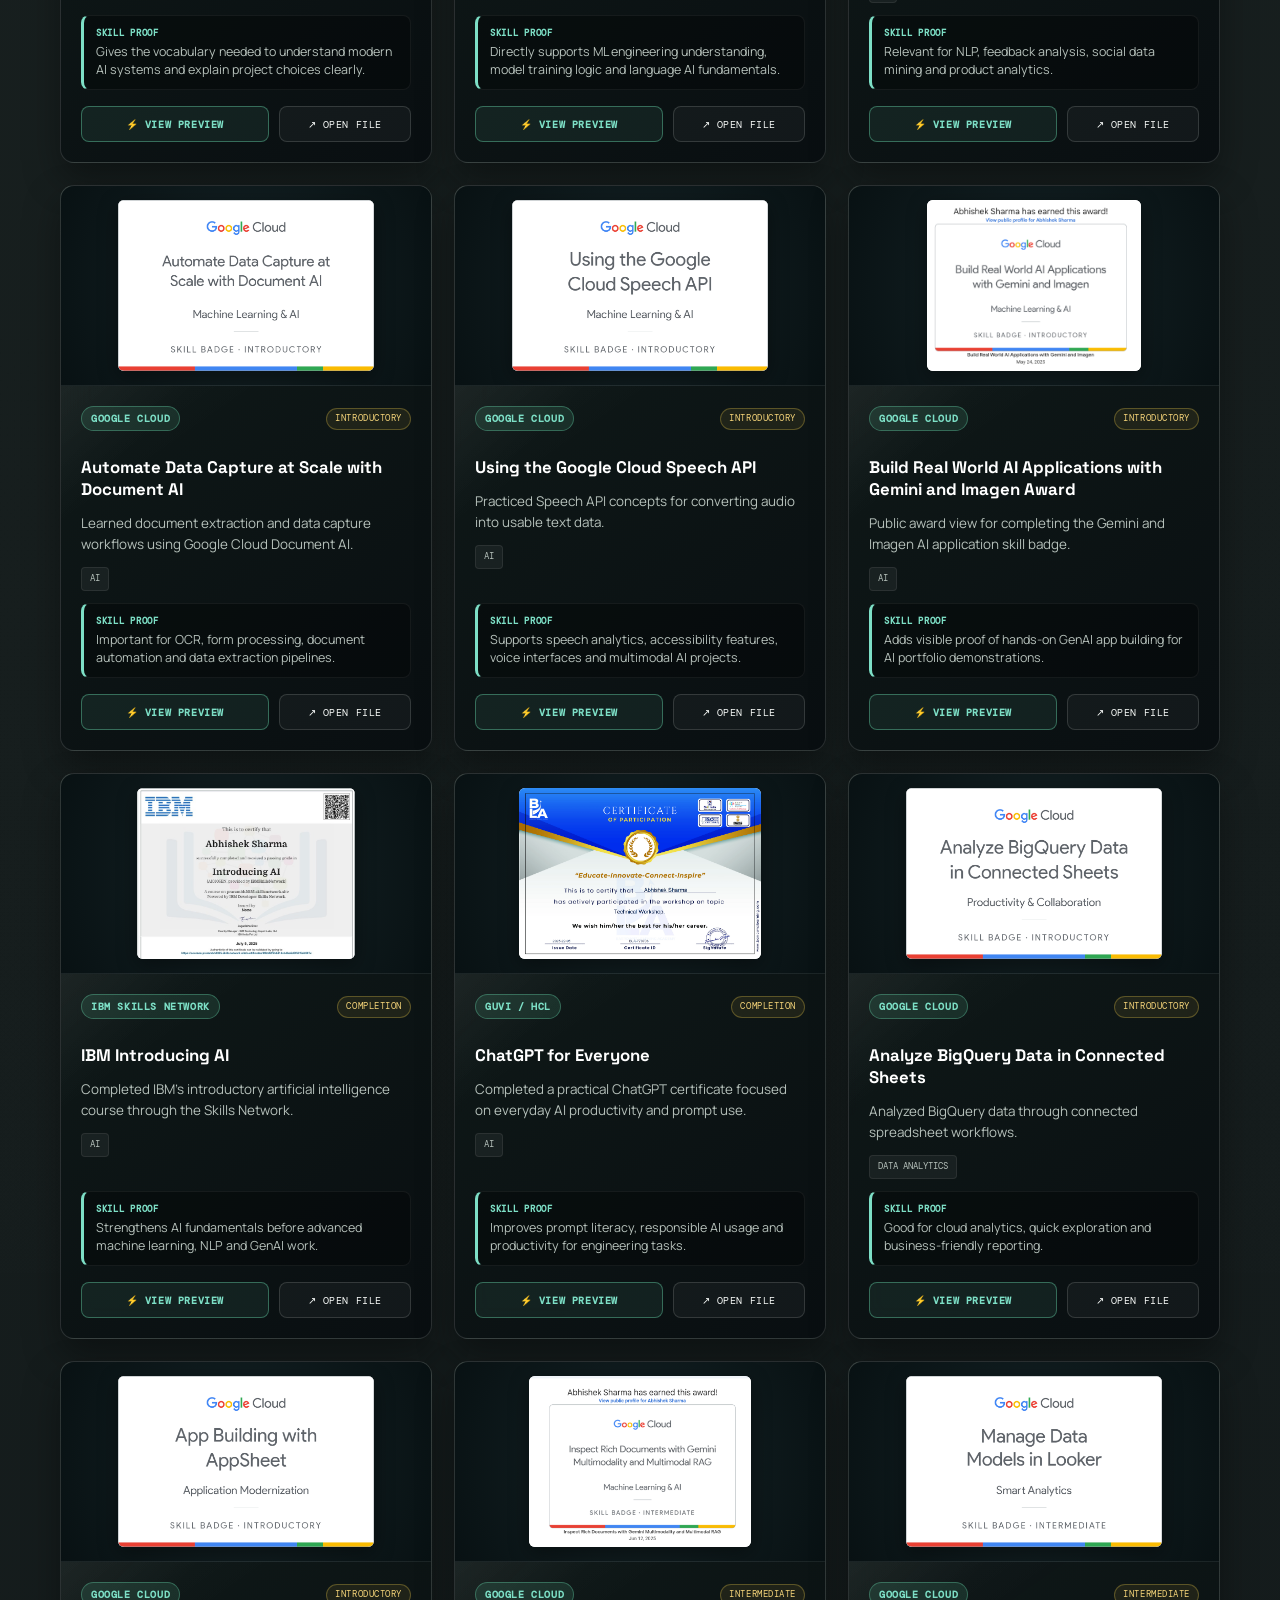
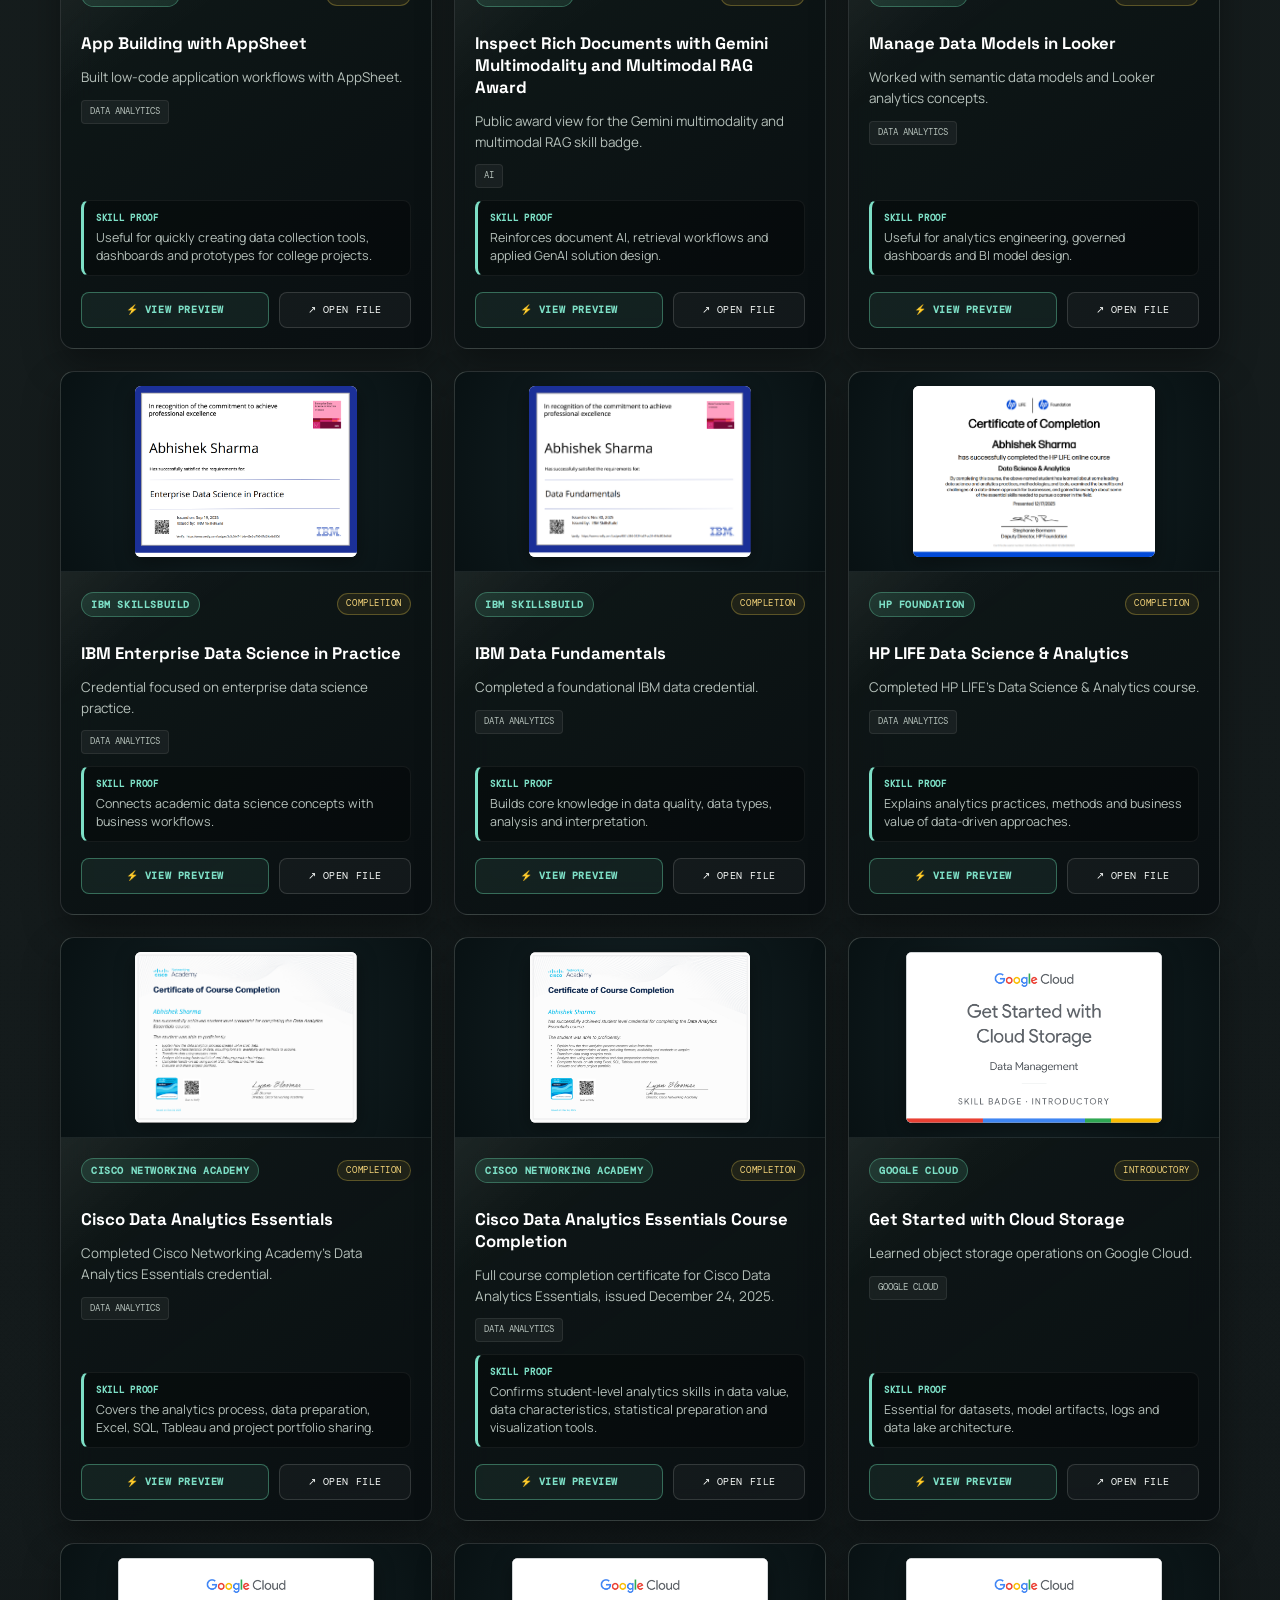
==== commit 57eaac41: "feat: pre-render all 43 verified certificates, add spotlight reel, remove duplicate opacity rule, an" ====
--- a/index.html
+++ b/index.html
@@ -579,25 +579,1223 @@
       </div>
     </section>
 
-    <section class="section-shell section-alt" id="certificates">
+        <section class="section-shell section-alt" id="certificates">
       <div class="container">
         <div class="section-head compact reveal">
-          <p class="section-kicker">Verified Credentials (<span id="certificateCount">24</span>+ Badges &amp; Certificates)</p>
+          <p class="section-kicker">Verified Credentials (<span id="certificateCount">43</span> Badges &amp; Certificates)</p>
           <h2>Proof grouped by skill area</h2>
-          <p>Search or filter the verified certificate gallery by skill area: AI, analytics, cloud, simulations and leadership.</p>
-        </div>
+          <p>Search or filter all 43 verified credentials across Generative AI, Google Cloud Platform, Data Analytics, Enterprise Simulations, and Open-Source Leadership.</p>
+        </div>
+
+        <div class="cert-spotlight-row reveal">
+          <article class="spotlight-card ai">
+            <span class="spotlight-badge">AI Milestone</span>
+            <div class="spotlight-content">
+              <h4>Google DeepMind</h4>
+              <p>Train a Small Language Model · Model Architectures, Loss &amp; Pre-training</p>
+            </div>
+          </article>
+          <article class="spotlight-card cloud">
+            <span class="spotlight-badge">GenAI Academy</span>
+            <div class="spotlight-content">
+              <h4>Google Cloud Vertex AI</h4>
+              <p>Gemini &amp; Imagen Multimodal RAG · Document AI &amp; Vector Search</p>
+            </div>
+          </article>
+          <article class="spotlight-card sim">
+            <span class="spotlight-badge">Corporate Simulations</span>
+            <div class="spotlight-content">
+              <h4>Tata Group &amp; Deloitte</h4>
+              <p>GenAI Data Analytics · 97.3% &amp; 99.2% Interpretation Precision</p>
+            </div>
+          </article>
+          <article class="spotlight-card lead">
+            <span class="spotlight-badge">Open Source Leader</span>
+            <div class="spotlight-content">
+              <h4>ECWoC 2026 Mentor</h4>
+              <p>Elite Coders Winter of Code · Official Program Mentor &amp; Leader</p>
+            </div>
+          </article>
+        </div>
+
         <div class="cert-controls reveal">
-          <input id="certSearch" type="search" placeholder="Search certificate name, issuer, skill or file..." />
+          <div class="cert-search-wrapper">
+            <span class="cert-search-icon">🔍</span>
+            <input id="certSearch" type="search" placeholder="Search 43 certificates by skill, issuer, or title..." aria-label="Search certificates" />
+          </div>
           <div class="filters" id="filters">
-            <button class="filter active" type="button" data-filter="all">All</button>
-            <button class="filter" type="button" data-filter="AI">AI</button>
-            <button class="filter" type="button" data-filter="Data Analytics">Analytics</button>
-            <button class="filter" type="button" data-filter="Google Cloud">Cloud</button>
-            <button class="filter" type="button" data-filter="Simulation">Simulations</button>
-            <button class="filter" type="button" data-filter="Leadership">Leadership</button>
+            <button class="filter active" type="button" data-filter="all">All (43)</button>
+            <button class="filter" type="button" data-filter="AI">GenAI &amp; ML (12)</button>
+            <button class="filter" type="button" data-filter="Google Cloud">Google Cloud (12)</button>
+            <button class="filter" type="button" data-filter="Data Analytics">Data Analytics (8)</button>
+            <button class="filter" type="button" data-filter="Simulation">Simulations (5)</button>
+            <button class="filter" type="button" data-filter="Leadership">Leadership (6)</button>
           </div>
         </div>
-        <div class="cert-grid" id="certGrid"></div>
+
+        <div class="cert-grid" id="certGrid">
+          <article class="cert-card cat-ai reveal visible" data-category="AI" data-issuer="Google Cloud" data-index="0">
+            <div class="cert-media" tabindex="0" role="button" aria-label="View Google Cloud Gen AI Academy certificate">
+              <img src="Certification/Google Certificate.jpg" alt="Google Cloud Gen AI Academy - Google Cloud" loading="lazy" />
+              <div class="cert-hover-overlay">
+                <span class="cert-expand-icon">🔍 View Fullscreen</span>
+              </div>
+            </div>
+            <div class="cert-body">
+              <div class="cert-top">
+                <span class="cert-issuer-badge">Google Cloud</span>
+                <span class="cert-level-badge">Completion</span>
+              </div>
+              <h3 class="cert-title">Google Cloud Gen AI Academy</h3>
+              <p class="cert-desc">Completed Gen AI Academy work covering Vertex AI, Gemini APIs, Imagen, Streamlit and multimodal RAG patterns.</p>
+              <div class="cert-tags">
+                <span class="cert-category-chip">AI</span>
+              </div>
+              <div class="cert-proof-box">
+                <span class="proof-label">Skill Proof</span>
+                <p class="proof-text">Shows hands-on preparation for building practical GenAI apps, chat tools and document intelligence projects.</p>
+              </div>
+              <div class="cert-actions">
+                <button class="cert-btn-preview" type="button" data-index="0">⚡ View Preview</button>
+                <a class="cert-btn-open" href="Certification/Google Certificate.jpg" target="_blank" rel="noopener">↗ Open File</a>
+              </div>
+            </div>
+          </article>
+          <article class="cert-card cat-ai reveal visible" data-category="AI" data-issuer="Google Cloud" data-index="1">
+            <div class="cert-media" tabindex="0" role="button" aria-label="View Build Real World AI Applications with Gemini and Imagen certificate">
+              <img src="Certification/Build Real World AI Applications with Gemini and Imagen.png" alt="Build Real World AI Applications with Gemini and Imagen - Google Cloud" loading="lazy" />
+              <div class="cert-hover-overlay">
+                <span class="cert-expand-icon">🔍 View Fullscreen</span>
+              </div>
+            </div>
+            <div class="cert-body">
+              <div class="cert-top">
+                <span class="cert-issuer-badge">Google Cloud</span>
+                <span class="cert-level-badge">Introductory</span>
+              </div>
+              <h3 class="cert-title">Build Real World AI Applications with Gemini and Imagen</h3>
+              <p class="cert-desc">Built awareness of AI application workflows using Gemini for reasoning and Imagen for image generation.</p>
+              <div class="cert-tags">
+                <span class="cert-category-chip">AI</span>
+              </div>
+              <div class="cert-proof-box">
+                <span class="proof-label">Skill Proof</span>
+                <p class="proof-text">Useful for creating AI-powered apps, multimodal demos and prompt-driven portfolio projects.</p>
+              </div>
+              <div class="cert-actions">
+                <button class="cert-btn-preview" type="button" data-index="1">⚡ View Preview</button>
+                <a class="cert-btn-open" href="Certification/Build Real World AI Applications with Gemini and Imagen.png" target="_blank" rel="noopener">↗ Open File</a>
+              </div>
+            </div>
+          </article>
+          <article class="cert-card cat-ai reveal visible" data-category="AI" data-issuer="Google Cloud" data-index="2">
+            <div class="cert-media" tabindex="0" role="button" aria-label="View Inspect Rich Documents with Gemini Multimodality and Multimodal RAG certificate">
+              <img src="Certification/Google Certificate (2).jpg" alt="Inspect Rich Documents with Gemini Multimodality and Multimodal RAG - Google Cloud" loading="lazy" />
+              <div class="cert-hover-overlay">
+                <span class="cert-expand-icon">🔍 View Fullscreen</span>
+              </div>
+            </div>
+            <div class="cert-body">
+              <div class="cert-top">
+                <span class="cert-issuer-badge">Google Cloud</span>
+                <span class="cert-level-badge">Intermediate</span>
+              </div>
+              <h3 class="cert-title">Inspect Rich Documents with Gemini Multimodality and Multimodal RAG</h3>
+              <p class="cert-desc">Skill badge for rich document inspection with Gemini multimodality and retrieval augmented generation.</p>
+              <div class="cert-tags">
+                <span class="cert-category-chip">AI</span>
+              </div>
+              <div class="cert-proof-box">
+                <span class="proof-label">Skill Proof</span>
+                <p class="proof-text">Supports document question answering, enterprise search, knowledge assistants and resume-worthy AI workflows.</p>
+              </div>
+              <div class="cert-actions">
+                <button class="cert-btn-preview" type="button" data-index="2">⚡ View Preview</button>
+                <a class="cert-btn-open" href="Certification/Google Certificate (2).jpg" target="_blank" rel="noopener">↗ Open File</a>
+              </div>
+            </div>
+          </article>
+          <article class="cert-card cat-ai reveal visible" data-category="AI" data-issuer="Google Cloud" data-index="3">
+            <div class="cert-media" tabindex="0" role="button" aria-label="View Introduction to Generative AI certificate">
+              <img src="Certification/Google Certificate (3).png" alt="Introduction to Generative AI - Google Cloud" loading="lazy" />
+              <div class="cert-hover-overlay">
+                <span class="cert-expand-icon">🔍 View Fullscreen</span>
+              </div>
+            </div>
+            <div class="cert-body">
+              <div class="cert-top">
+                <span class="cert-issuer-badge">Google Cloud</span>
+                <span class="cert-level-badge">Completion</span>
+              </div>
+              <h3 class="cert-title">Introduction to Generative AI</h3>
+              <p class="cert-desc">Introduced core GenAI concepts, model behavior, responsible use and common application areas.</p>
+              <div class="cert-tags">
+                <span class="cert-category-chip">AI</span>
+              </div>
+              <div class="cert-proof-box">
+                <span class="proof-label">Skill Proof</span>
+                <p class="proof-text">Gives the vocabulary needed to understand modern AI systems and explain project choices clearly.</p>
+              </div>
+              <div class="cert-actions">
+                <button class="cert-btn-preview" type="button" data-index="3">⚡ View Preview</button>
+                <a class="cert-btn-open" href="Certification/Google Certificate (3).png" target="_blank" rel="noopener">↗ Open File</a>
+              </div>
+            </div>
+          </article>
+          <article class="cert-card cat-ai reveal visible" data-category="AI" data-issuer="Google DeepMind" data-index="4">
+            <div class="cert-media" tabindex="0" role="button" aria-label="View Train a Small Language Model certificate">
+              <img src="Certification/Google DeepMind Train A Small Language Model.png" alt="Train a Small Language Model - Google DeepMind" loading="lazy" />
+              <div class="cert-hover-overlay">
+                <span class="cert-expand-icon">🔍 View Fullscreen</span>
+              </div>
+            </div>
+            <div class="cert-body">
+              <div class="cert-top">
+                <span class="cert-issuer-badge">Google DeepMind</span>
+                <span class="cert-level-badge">Advanced</span>
+              </div>
+              <h3 class="cert-title">Train a Small Language Model</h3>
+              <p class="cert-desc">Advanced learning around the process and concepts behind training a small language model.</p>
+              <div class="cert-tags">
+                <span class="cert-category-chip">AI</span>
+              </div>
+              <div class="cert-proof-box">
+                <span class="proof-label">Skill Proof</span>
+                <p class="proof-text">Directly supports ML engineering understanding, model training logic and language AI fundamentals.</p>
+              </div>
+              <div class="cert-actions">
+                <button class="cert-btn-preview" type="button" data-index="4">⚡ View Preview</button>
+                <a class="cert-btn-open" href="Certification/Google DeepMind Train A Small Language Model.png" target="_blank" rel="noopener">↗ Open File</a>
+              </div>
+            </div>
+          </article>
+          <article class="cert-card cat-ai reveal visible" data-category="AI" data-issuer="Google Cloud" data-index="5">
+            <div class="cert-media" tabindex="0" role="button" aria-label="View Analyze Sentiment with Natural Language API certificate">
+              <img src="Certification/Analyze Sentiment with Natural Language API.png" alt="Analyze Sentiment with Natural Language API - Google Cloud" loading="lazy" />
+              <div class="cert-hover-overlay">
+                <span class="cert-expand-icon">🔍 View Fullscreen</span>
+              </div>
+            </div>
+            <div class="cert-body">
+              <div class="cert-top">
+                <span class="cert-issuer-badge">Google Cloud</span>
+                <span class="cert-level-badge">Introductory</span>
+              </div>
+              <h3 class="cert-title">Analyze Sentiment with Natural Language API</h3>
+              <p class="cert-desc">Applied Natural Language API concepts to identify and score sentiment from text data.</p>
+              <div class="cert-tags">
+                <span class="cert-category-chip">AI</span>
+              </div>
+              <div class="cert-proof-box">
+                <span class="proof-label">Skill Proof</span>
+                <p class="proof-text">Relevant for NLP, feedback analysis, social data mining and product analytics.</p>
+              </div>
+              <div class="cert-actions">
+                <button class="cert-btn-preview" type="button" data-index="5">⚡ View Preview</button>
+                <a class="cert-btn-open" href="Certification/Analyze Sentiment with Natural Language API.png" target="_blank" rel="noopener">↗ Open File</a>
+              </div>
+            </div>
+          </article>
+          <article class="cert-card cat-ai reveal visible" data-category="AI" data-issuer="Google Cloud" data-index="6">
+            <div class="cert-media" tabindex="0" role="button" aria-label="View Automate Data Capture at Scale with Document AI certificate">
+              <img src="Certification/Automate Data Capture at Scale with Document AI.png" alt="Automate Data Capture at Scale with Document AI - Google Cloud" loading="lazy" />
+              <div class="cert-hover-overlay">
+                <span class="cert-expand-icon">🔍 View Fullscreen</span>
+              </div>
+            </div>
+            <div class="cert-body">
+              <div class="cert-top">
+                <span class="cert-issuer-badge">Google Cloud</span>
+                <span class="cert-level-badge">Introductory</span>
+              </div>
+              <h3 class="cert-title">Automate Data Capture at Scale with Document AI</h3>
+              <p class="cert-desc">Learned document extraction and data capture workflows using Google Cloud Document AI.</p>
+              <div class="cert-tags">
+                <span class="cert-category-chip">AI</span>
+              </div>
+              <div class="cert-proof-box">
+                <span class="proof-label">Skill Proof</span>
+                <p class="proof-text">Important for OCR, form processing, document automation and data extraction pipelines.</p>
+              </div>
+              <div class="cert-actions">
+                <button class="cert-btn-preview" type="button" data-index="6">⚡ View Preview</button>
+                <a class="cert-btn-open" href="Certification/Automate Data Capture at Scale with Document AI.png" target="_blank" rel="noopener">↗ Open File</a>
+              </div>
+            </div>
+          </article>
+          <article class="cert-card cat-ai reveal visible" data-category="AI" data-issuer="Google Cloud" data-index="7">
+            <div class="cert-media" tabindex="0" role="button" aria-label="View Using the Google Cloud Speech API certificate">
+              <img src="Certification/Using the Google Cloud Speech API.png" alt="Using the Google Cloud Speech API - Google Cloud" loading="lazy" />
+              <div class="cert-hover-overlay">
+                <span class="cert-expand-icon">🔍 View Fullscreen</span>
+              </div>
+            </div>
+            <div class="cert-body">
+              <div class="cert-top">
+                <span class="cert-issuer-badge">Google Cloud</span>
+                <span class="cert-level-badge">Introductory</span>
+              </div>
+              <h3 class="cert-title">Using the Google Cloud Speech API</h3>
+              <p class="cert-desc">Practiced Speech API concepts for converting audio into usable text data.</p>
+              <div class="cert-tags">
+                <span class="cert-category-chip">AI</span>
+              </div>
+              <div class="cert-proof-box">
+                <span class="proof-label">Skill Proof</span>
+                <p class="proof-text">Supports speech analytics, accessibility features, voice interfaces and multimodal AI projects.</p>
+              </div>
+              <div class="cert-actions">
+                <button class="cert-btn-preview" type="button" data-index="7">⚡ View Preview</button>
+                <a class="cert-btn-open" href="Certification/Using the Google Cloud Speech API.png" target="_blank" rel="noopener">↗ Open File</a>
+              </div>
+            </div>
+          </article>
+          <article class="cert-card cat-ai reveal visible" data-category="AI" data-issuer="Google Cloud" data-index="8">
+            <div class="cert-media" tabindex="0" role="button" aria-label="View Build Real World AI Applications with Gemini and Imagen Award certificate">
+              <img src="Certification/Google Certificate.png" alt="Build Real World AI Applications with Gemini and Imagen Award - Google Cloud" loading="lazy" />
+              <div class="cert-hover-overlay">
+                <span class="cert-expand-icon">🔍 View Fullscreen</span>
+              </div>
+            </div>
+            <div class="cert-body">
+              <div class="cert-top">
+                <span class="cert-issuer-badge">Google Cloud</span>
+                <span class="cert-level-badge">Introductory</span>
+              </div>
+              <h3 class="cert-title">Build Real World AI Applications with Gemini and Imagen Award</h3>
+              <p class="cert-desc">Public award view for completing the Gemini and Imagen AI application skill badge.</p>
+              <div class="cert-tags">
+                <span class="cert-category-chip">AI</span>
+              </div>
+              <div class="cert-proof-box">
+                <span class="proof-label">Skill Proof</span>
+                <p class="proof-text">Adds visible proof of hands-on GenAI app building for AI portfolio demonstrations.</p>
+              </div>
+              <div class="cert-actions">
+                <button class="cert-btn-preview" type="button" data-index="8">⚡ View Preview</button>
+                <a class="cert-btn-open" href="Certification/Google Certificate.png" target="_blank" rel="noopener">↗ Open File</a>
+              </div>
+            </div>
+          </article>
+          <article class="cert-card cat-ai reveal visible" data-category="AI" data-issuer="IBM Skills Network" data-index="9">
+            <div class="cert-media" tabindex="0" role="button" aria-label="View IBM Introducing AI certificate">
+              <img src="Certification/IBM  Certificate.jpg" alt="IBM Introducing AI - IBM Skills Network" loading="lazy" />
+              <div class="cert-hover-overlay">
+                <span class="cert-expand-icon">🔍 View Fullscreen</span>
+              </div>
+            </div>
+            <div class="cert-body">
+              <div class="cert-top">
+                <span class="cert-issuer-badge">IBM Skills Network</span>
+                <span class="cert-level-badge">Completion</span>
+              </div>
+              <h3 class="cert-title">IBM Introducing AI</h3>
+              <p class="cert-desc">Completed IBM's introductory artificial intelligence course through the Skills Network.</p>
+              <div class="cert-tags">
+                <span class="cert-category-chip">AI</span>
+              </div>
+              <div class="cert-proof-box">
+                <span class="proof-label">Skill Proof</span>
+                <p class="proof-text">Strengthens AI fundamentals before advanced machine learning, NLP and GenAI work.</p>
+              </div>
+              <div class="cert-actions">
+                <button class="cert-btn-preview" type="button" data-index="9">⚡ View Preview</button>
+                <a class="cert-btn-open" href="Certification/IBM  Certificate.jpg" target="_blank" rel="noopener">↗ Open File</a>
+              </div>
+            </div>
+          </article>
+          <article class="cert-card cat-ai reveal visible" data-category="AI" data-issuer="GUVI / HCL" data-index="10">
+            <div class="cert-media" tabindex="0" role="button" aria-label="View ChatGPT for Everyone certificate">
+              <img src="Certification/student_certificate_20250522130706.png" alt="ChatGPT for Everyone - GUVI / HCL" loading="lazy" />
+              <div class="cert-hover-overlay">
+                <span class="cert-expand-icon">🔍 View Fullscreen</span>
+              </div>
+            </div>
+            <div class="cert-body">
+              <div class="cert-top">
+                <span class="cert-issuer-badge">GUVI / HCL</span>
+                <span class="cert-level-badge">Completion</span>
+              </div>
+              <h3 class="cert-title">ChatGPT for Everyone</h3>
+              <p class="cert-desc">Completed a practical ChatGPT certificate focused on everyday AI productivity and prompt use.</p>
+              <div class="cert-tags">
+                <span class="cert-category-chip">AI</span>
+              </div>
+              <div class="cert-proof-box">
+                <span class="proof-label">Skill Proof</span>
+                <p class="proof-text">Improves prompt literacy, responsible AI usage and productivity for engineering tasks.</p>
+              </div>
+              <div class="cert-actions">
+                <button class="cert-btn-preview" type="button" data-index="10">⚡ View Preview</button>
+                <a class="cert-btn-open" href="Certification/student_certificate_20250522130706.png" target="_blank" rel="noopener">↗ Open File</a>
+              </div>
+            </div>
+          </article>
+          <article class="cert-card cat-analytics reveal visible" data-category="Data Analytics" data-issuer="Google Cloud" data-index="11">
+            <div class="cert-media" tabindex="0" role="button" aria-label="View Analyze BigQuery Data in Connected Sheets certificate">
+              <img src="Certification/Analyze BigQuery Data in Connected Sheets.png" alt="Analyze BigQuery Data in Connected Sheets - Google Cloud" loading="lazy" />
+              <div class="cert-hover-overlay">
+                <span class="cert-expand-icon">🔍 View Fullscreen</span>
+              </div>
+            </div>
+            <div class="cert-body">
+              <div class="cert-top">
+                <span class="cert-issuer-badge">Google Cloud</span>
+                <span class="cert-level-badge">Introductory</span>
+              </div>
+              <h3 class="cert-title">Analyze BigQuery Data in Connected Sheets</h3>
+              <p class="cert-desc">Analyzed BigQuery data through connected spreadsheet workflows.</p>
+              <div class="cert-tags">
+                <span class="cert-category-chip">Data Analytics</span>
+              </div>
+              <div class="cert-proof-box">
+                <span class="proof-label">Skill Proof</span>
+                <p class="proof-text">Good for cloud analytics, quick exploration and business-friendly reporting.</p>
+              </div>
+              <div class="cert-actions">
+                <button class="cert-btn-preview" type="button" data-index="11">⚡ View Preview</button>
+                <a class="cert-btn-open" href="Certification/Analyze BigQuery Data in Connected Sheets.png" target="_blank" rel="noopener">↗ Open File</a>
+              </div>
+            </div>
+          </article>
+          <article class="cert-card cat-analytics reveal visible" data-category="Data Analytics" data-issuer="Google Cloud" data-index="12">
+            <div class="cert-media" tabindex="0" role="button" aria-label="View App Building with AppSheet certificate">
+              <img src="Certification/App Building with AppSheet.png" alt="App Building with AppSheet - Google Cloud" loading="lazy" />
+              <div class="cert-hover-overlay">
+                <span class="cert-expand-icon">🔍 View Fullscreen</span>
+              </div>
+            </div>
+            <div class="cert-body">
+              <div class="cert-top">
+                <span class="cert-issuer-badge">Google Cloud</span>
+                <span class="cert-level-badge">Introductory</span>
+              </div>
+              <h3 class="cert-title">App Building with AppSheet</h3>
+              <p class="cert-desc">Built low-code application workflows with AppSheet.</p>
+              <div class="cert-tags">
+                <span class="cert-category-chip">Data Analytics</span>
+              </div>
+              <div class="cert-proof-box">
+                <span class="proof-label">Skill Proof</span>
+                <p class="proof-text">Useful for quickly creating data collection tools, dashboards and prototypes for college projects.</p>
+              </div>
+              <div class="cert-actions">
+                <button class="cert-btn-preview" type="button" data-index="12">⚡ View Preview</button>
+                <a class="cert-btn-open" href="Certification/App Building with AppSheet.png" target="_blank" rel="noopener">↗ Open File</a>
+              </div>
+            </div>
+          </article>
+          <article class="cert-card cat-ai reveal visible" data-category="AI" data-issuer="Google Cloud" data-index="13">
+            <div class="cert-media" tabindex="0" role="button" aria-label="View Inspect Rich Documents with Gemini Multimodality and Multimodal RAG Award certificate">
+              <img src="Certification/Google Certificate (2).png" alt="Inspect Rich Documents with Gemini Multimodality and Multimodal RAG Award - Google Cloud" loading="lazy" />
+              <div class="cert-hover-overlay">
+                <span class="cert-expand-icon">🔍 View Fullscreen</span>
+              </div>
+            </div>
+            <div class="cert-body">
+              <div class="cert-top">
+                <span class="cert-issuer-badge">Google Cloud</span>
+                <span class="cert-level-badge">Intermediate</span>
+              </div>
+              <h3 class="cert-title">Inspect Rich Documents with Gemini Multimodality and Multimodal RAG Award</h3>
+              <p class="cert-desc">Public award view for the Gemini multimodality and multimodal RAG skill badge.</p>
+              <div class="cert-tags">
+                <span class="cert-category-chip">AI</span>
+              </div>
+              <div class="cert-proof-box">
+                <span class="proof-label">Skill Proof</span>
+                <p class="proof-text">Reinforces document AI, retrieval workflows and applied GenAI solution design.</p>
+              </div>
+              <div class="cert-actions">
+                <button class="cert-btn-preview" type="button" data-index="13">⚡ View Preview</button>
+                <a class="cert-btn-open" href="Certification/Google Certificate (2).png" target="_blank" rel="noopener">↗ Open File</a>
+              </div>
+            </div>
+          </article>
+          <article class="cert-card cat-analytics reveal visible" data-category="Data Analytics" data-issuer="Google Cloud" data-index="14">
+            <div class="cert-media" tabindex="0" role="button" aria-label="View Manage Data Models in Looker certificate">
+              <img src="Certification/Manage Data Models in Looker.png" alt="Manage Data Models in Looker - Google Cloud" loading="lazy" />
+              <div class="cert-hover-overlay">
+                <span class="cert-expand-icon">🔍 View Fullscreen</span>
+              </div>
+            </div>
+            <div class="cert-body">
+              <div class="cert-top">
+                <span class="cert-issuer-badge">Google Cloud</span>
+                <span class="cert-level-badge">Intermediate</span>
+              </div>
+              <h3 class="cert-title">Manage Data Models in Looker</h3>
+              <p class="cert-desc">Worked with semantic data models and Looker analytics concepts.</p>
+              <div class="cert-tags">
+                <span class="cert-category-chip">Data Analytics</span>
+              </div>
+              <div class="cert-proof-box">
+                <span class="proof-label">Skill Proof</span>
+                <p class="proof-text">Useful for analytics engineering, governed dashboards and BI model design.</p>
+              </div>
+              <div class="cert-actions">
+                <button class="cert-btn-preview" type="button" data-index="14">⚡ View Preview</button>
+                <a class="cert-btn-open" href="Certification/Manage Data Models in Looker.png" target="_blank" rel="noopener">↗ Open File</a>
+              </div>
+            </div>
+          </article>
+          <article class="cert-card cat-analytics reveal visible" data-category="Data Analytics" data-issuer="IBM SkillsBuild" data-index="15">
+            <div class="cert-media" tabindex="0" role="button" aria-label="View IBM Enterprise Data Science in Practice certificate">
+              <img src="Certification/Screenshot 2025-12-01 001846.png" alt="IBM Enterprise Data Science in Practice - IBM SkillsBuild" loading="lazy" />
+              <div class="cert-hover-overlay">
+                <span class="cert-expand-icon">🔍 View Fullscreen</span>
+              </div>
+            </div>
+            <div class="cert-body">
+              <div class="cert-top">
+                <span class="cert-issuer-badge">IBM SkillsBuild</span>
+                <span class="cert-level-badge">Completion</span>
+              </div>
+              <h3 class="cert-title">IBM Enterprise Data Science in Practice</h3>
+              <p class="cert-desc">Credential focused on enterprise data science practice.</p>
+              <div class="cert-tags">
+                <span class="cert-category-chip">Data Analytics</span>
+              </div>
+              <div class="cert-proof-box">
+                <span class="proof-label">Skill Proof</span>
+                <p class="proof-text">Connects academic data science concepts with business workflows.</p>
+              </div>
+              <div class="cert-actions">
+                <button class="cert-btn-preview" type="button" data-index="15">⚡ View Preview</button>
+                <a class="cert-btn-open" href="Certification/Screenshot 2025-12-01 001846.png" target="_blank" rel="noopener">↗ Open File</a>
+              </div>
+            </div>
+          </article>
+          <article class="cert-card cat-analytics reveal visible" data-category="Data Analytics" data-issuer="IBM SkillsBuild" data-index="16">
+            <div class="cert-media" tabindex="0" role="button" aria-label="View IBM Data Fundamentals certificate">
+              <img src="Certification/Screenshot 2025-12-01 002735.png" alt="IBM Data Fundamentals - IBM SkillsBuild" loading="lazy" />
+              <div class="cert-hover-overlay">
+                <span class="cert-expand-icon">🔍 View Fullscreen</span>
+              </div>
+            </div>
+            <div class="cert-body">
+              <div class="cert-top">
+                <span class="cert-issuer-badge">IBM SkillsBuild</span>
+                <span class="cert-level-badge">Completion</span>
+              </div>
+              <h3 class="cert-title">IBM Data Fundamentals</h3>
+              <p class="cert-desc">Completed a foundational IBM data credential.</p>
+              <div class="cert-tags">
+                <span class="cert-category-chip">Data Analytics</span>
+              </div>
+              <div class="cert-proof-box">
+                <span class="proof-label">Skill Proof</span>
+                <p class="proof-text">Builds core knowledge in data quality, data types, analysis and interpretation.</p>
+              </div>
+              <div class="cert-actions">
+                <button class="cert-btn-preview" type="button" data-index="16">⚡ View Preview</button>
+                <a class="cert-btn-open" href="Certification/Screenshot 2025-12-01 002735.png" target="_blank" rel="noopener">↗ Open File</a>
+              </div>
+            </div>
+          </article>
+          <article class="cert-card cat-analytics reveal visible" data-category="Data Analytics" data-issuer="HP Foundation" data-index="17">
+            <div class="cert-media" tabindex="0" role="button" aria-label="View HP LIFE Data Science &amp; Analytics certificate">
+              <img src="Certification/Screenshot 2025-12-18 212629.png" alt="HP LIFE Data Science &amp; Analytics - HP Foundation" loading="lazy" />
+              <div class="cert-hover-overlay">
+                <span class="cert-expand-icon">🔍 View Fullscreen</span>
+              </div>
+            </div>
+            <div class="cert-body">
+              <div class="cert-top">
+                <span class="cert-issuer-badge">HP Foundation</span>
+                <span class="cert-level-badge">Completion</span>
+              </div>
+              <h3 class="cert-title">HP LIFE Data Science &amp; Analytics</h3>
+              <p class="cert-desc">Completed HP LIFE's Data Science &amp; Analytics course.</p>
+              <div class="cert-tags">
+                <span class="cert-category-chip">Data Analytics</span>
+              </div>
+              <div class="cert-proof-box">
+                <span class="proof-label">Skill Proof</span>
+                <p class="proof-text">Explains analytics practices, methods and business value of data-driven approaches.</p>
+              </div>
+              <div class="cert-actions">
+                <button class="cert-btn-preview" type="button" data-index="17">⚡ View Preview</button>
+                <a class="cert-btn-open" href="Certification/Screenshot 2025-12-18 212629.png" target="_blank" rel="noopener">↗ Open File</a>
+              </div>
+            </div>
+          </article>
+          <article class="cert-card cat-analytics reveal visible" data-category="Data Analytics" data-issuer="Cisco Networking Academy" data-index="18">
+            <div class="cert-media" tabindex="0" role="button" aria-label="View Cisco Data Analytics Essentials certificate">
+              <img src="Certification/Screenshot 2025-12-25 181911.png" alt="Cisco Data Analytics Essentials - Cisco Networking Academy" loading="lazy" />
+              <div class="cert-hover-overlay">
+                <span class="cert-expand-icon">🔍 View Fullscreen</span>
+              </div>
+            </div>
+            <div class="cert-body">
+              <div class="cert-top">
+                <span class="cert-issuer-badge">Cisco Networking Academy</span>
+                <span class="cert-level-badge">Completion</span>
+              </div>
+              <h3 class="cert-title">Cisco Data Analytics Essentials</h3>
+              <p class="cert-desc">Completed Cisco Networking Academy's Data Analytics Essentials credential.</p>
+              <div class="cert-tags">
+                <span class="cert-category-chip">Data Analytics</span>
+              </div>
+              <div class="cert-proof-box">
+                <span class="proof-label">Skill Proof</span>
+                <p class="proof-text">Covers the analytics process, data preparation, Excel, SQL, Tableau and project portfolio sharing.</p>
+              </div>
+              <div class="cert-actions">
+                <button class="cert-btn-preview" type="button" data-index="18">⚡ View Preview</button>
+                <a class="cert-btn-open" href="Certification/Screenshot 2025-12-25 181911.png" target="_blank" rel="noopener">↗ Open File</a>
+              </div>
+            </div>
+          </article>
+          <article class="cert-card cat-analytics reveal visible" data-category="Data Analytics" data-issuer="Cisco Networking Academy" data-index="19">
+            <div class="cert-media" tabindex="0" role="button" aria-label="View Cisco Data Analytics Essentials Course Completion certificate">
+              <img src="Certification/Screenshot 2026-05-09 154323.png" alt="Cisco Data Analytics Essentials Course Completion - Cisco Networking Academy" loading="lazy" />
+              <div class="cert-hover-overlay">
+                <span class="cert-expand-icon">🔍 View Fullscreen</span>
+              </div>
+            </div>
+            <div class="cert-body">
+              <div class="cert-top">
+                <span class="cert-issuer-badge">Cisco Networking Academy</span>
+                <span class="cert-level-badge">Completion</span>
+              </div>
+              <h3 class="cert-title">Cisco Data Analytics Essentials Course Completion</h3>
+              <p class="cert-desc">Full course completion certificate for Cisco Data Analytics Essentials, issued December 24, 2025.</p>
+              <div class="cert-tags">
+                <span class="cert-category-chip">Data Analytics</span>
+              </div>
+              <div class="cert-proof-box">
+                <span class="proof-label">Skill Proof</span>
+                <p class="proof-text">Confirms student-level analytics skills in data value, data characteristics, statistical preparation and visualization tools.</p>
+              </div>
+              <div class="cert-actions">
+                <button class="cert-btn-preview" type="button" data-index="19">⚡ View Preview</button>
+                <a class="cert-btn-open" href="Certification/Screenshot 2026-05-09 154323.png" target="_blank" rel="noopener">↗ Open File</a>
+              </div>
+            </div>
+          </article>
+          <article class="cert-card cat-cloud reveal visible" data-category="Google Cloud" data-issuer="Google Cloud" data-index="20">
+            <div class="cert-media" tabindex="0" role="button" aria-label="View Get Started with Cloud Storage certificate">
+              <img src="Certification/Get Started with Cloud Storage.png" alt="Get Started with Cloud Storage - Google Cloud" loading="lazy" />
+              <div class="cert-hover-overlay">
+                <span class="cert-expand-icon">🔍 View Fullscreen</span>
+              </div>
+            </div>
+            <div class="cert-body">
+              <div class="cert-top">
+                <span class="cert-issuer-badge">Google Cloud</span>
+                <span class="cert-level-badge">Introductory</span>
+              </div>
+              <h3 class="cert-title">Get Started with Cloud Storage</h3>
+              <p class="cert-desc">Learned object storage operations on Google Cloud.</p>
+              <div class="cert-tags">
+                <span class="cert-category-chip">Google Cloud</span>
+              </div>
+              <div class="cert-proof-box">
+                <span class="proof-label">Skill Proof</span>
+                <p class="proof-text">Essential for datasets, model artifacts, logs and data lake architecture.</p>
+              </div>
+              <div class="cert-actions">
+                <button class="cert-btn-preview" type="button" data-index="20">⚡ View Preview</button>
+                <a class="cert-btn-open" href="Certification/Get Started with Cloud Storage.png" target="_blank" rel="noopener">↗ Open File</a>
+              </div>
+            </div>
+          </article>
+          <article class="cert-card cat-cloud reveal visible" data-category="Google Cloud" data-issuer="Google Cloud" data-index="21">
+            <div class="cert-media" tabindex="0" role="button" aria-label="View Create a Streaming Data Lake on Cloud Storage certificate">
+              <img src="Certification/Create a Streaming Data Lake on Cloud Storage.png" alt="Create a Streaming Data Lake on Cloud Storage - Google Cloud" loading="lazy" />
+              <div class="cert-hover-overlay">
+                <span class="cert-expand-icon">🔍 View Fullscreen</span>
+              </div>
+            </div>
+            <div class="cert-body">
+              <div class="cert-top">
+                <span class="cert-issuer-badge">Google Cloud</span>
+                <span class="cert-level-badge">Introductory</span>
+              </div>
+              <h3 class="cert-title">Create a Streaming Data Lake on Cloud Storage</h3>
+              <p class="cert-desc">Built patterns for streaming data lakes on Cloud Storage.</p>
+              <div class="cert-tags">
+                <span class="cert-category-chip">Google Cloud</span>
+              </div>
+              <div class="cert-proof-box">
+                <span class="proof-label">Skill Proof</span>
+                <p class="proof-text">Supports data engineering, event ingestion and scalable storage design.</p>
+              </div>
+              <div class="cert-actions">
+                <button class="cert-btn-preview" type="button" data-index="21">⚡ View Preview</button>
+                <a class="cert-btn-open" href="Certification/Create a Streaming Data Lake on Cloud Storage.png" target="_blank" rel="noopener">↗ Open File</a>
+              </div>
+            </div>
+          </article>
+          <article class="cert-card cat-cloud reveal visible" data-category="Google Cloud" data-issuer="Google Cloud" data-index="22">
+            <div class="cert-media" tabindex="0" role="button" aria-label="View Get Started with Dataplex certificate">
+              <img src="Certification/Get Started with Dataplex.png" alt="Get Started with Dataplex - Google Cloud" loading="lazy" />
+              <div class="cert-hover-overlay">
+                <span class="cert-expand-icon">🔍 View Fullscreen</span>
+              </div>
+            </div>
+            <div class="cert-body">
+              <div class="cert-top">
+                <span class="cert-issuer-badge">Google Cloud</span>
+                <span class="cert-level-badge">Introductory</span>
+              </div>
+              <h3 class="cert-title">Get Started with Dataplex</h3>
+              <p class="cert-desc">Explored Dataplex for managing distributed cloud data.</p>
+              <div class="cert-tags">
+                <span class="cert-category-chip">Google Cloud</span>
+              </div>
+              <div class="cert-proof-box">
+                <span class="proof-label">Skill Proof</span>
+                <p class="proof-text">Useful for governance, cataloging and lifecycle management in analytics systems.</p>
+              </div>
+              <div class="cert-actions">
+                <button class="cert-btn-preview" type="button" data-index="22">⚡ View Preview</button>
+                <a class="cert-btn-open" href="Certification/Get Started with Dataplex.png" target="_blank" rel="noopener">↗ Open File</a>
+              </div>
+            </div>
+          </article>
+          <article class="cert-card cat-cloud reveal visible" data-category="Google Cloud" data-issuer="Google Cloud" data-index="23">
+            <div class="cert-media" tabindex="0" role="button" aria-label="View Get Started with Pub/Sub certificate">
+              <img src="Certification/Get Started with Pub & Sub.png" alt="Get Started with Pub/Sub - Google Cloud" loading="lazy" />
+              <div class="cert-hover-overlay">
+                <span class="cert-expand-icon">🔍 View Fullscreen</span>
+              </div>
+            </div>
+            <div class="cert-body">
+              <div class="cert-top">
+                <span class="cert-issuer-badge">Google Cloud</span>
+                <span class="cert-level-badge">Introductory</span>
+              </div>
+              <h3 class="cert-title">Get Started with Pub/Sub</h3>
+              <p class="cert-desc">Learned publish-subscribe messaging patterns on Google Cloud.</p>
+              <div class="cert-tags">
+                <span class="cert-category-chip">Google Cloud</span>
+              </div>
+              <div class="cert-proof-box">
+                <span class="proof-label">Skill Proof</span>
+                <p class="proof-text">Important for streaming pipelines, event ingestion and real-time analytics.</p>
+              </div>
+              <div class="cert-actions">
+                <button class="cert-btn-preview" type="button" data-index="23">⚡ View Preview</button>
+                <a class="cert-btn-open" href="Certification/Get Started with Pub & Sub.png" target="_blank" rel="noopener">↗ Open File</a>
+              </div>
+            </div>
+          </article>
+          <article class="cert-card cat-cloud reveal visible" data-category="Google Cloud" data-issuer="Google Cloud" data-index="24">
+            <div class="cert-media" tabindex="0" role="button" aria-label="View Get Started with Eventarc certificate">
+              <img src="Certification/Get Started with Eventarc.png" alt="Get Started with Eventarc - Google Cloud" loading="lazy" />
+              <div class="cert-hover-overlay">
+                <span class="cert-expand-icon">🔍 View Fullscreen</span>
+              </div>
+            </div>
+            <div class="cert-body">
+              <div class="cert-top">
+                <span class="cert-issuer-badge">Google Cloud</span>
+                <span class="cert-level-badge">Introductory</span>
+              </div>
+              <h3 class="cert-title">Get Started with Eventarc</h3>
+              <p class="cert-desc">Practiced event-driven architecture concepts using Eventarc.</p>
+              <div class="cert-tags">
+                <span class="cert-category-chip">Google Cloud</span>
+              </div>
+              <div class="cert-proof-box">
+                <span class="proof-label">Skill Proof</span>
+                <p class="proof-text">Useful for serverless data workflows and automated cloud triggers.</p>
+              </div>
+              <div class="cert-actions">
+                <button class="cert-btn-preview" type="button" data-index="24">⚡ View Preview</button>
+                <a class="cert-btn-open" href="Certification/Get Started with Eventarc.png" target="_blank" rel="noopener">↗ Open File</a>
+              </div>
+            </div>
+          </article>
+          <article class="cert-card cat-cloud reveal visible" data-category="Google Cloud" data-issuer="Google Cloud" data-index="25">
+            <div class="cert-media" tabindex="0" role="button" aria-label="View App Engine: 3 Ways certificate">
+              <img src="Certification/App Engine 3 Ways.png" alt="App Engine: 3 Ways - Google Cloud" loading="lazy" />
+              <div class="cert-hover-overlay">
+                <span class="cert-expand-icon">🔍 View Fullscreen</span>
+              </div>
+            </div>
+            <div class="cert-body">
+              <div class="cert-top">
+                <span class="cert-issuer-badge">Google Cloud</span>
+                <span class="cert-level-badge">Introductory</span>
+              </div>
+              <h3 class="cert-title">App Engine: 3 Ways</h3>
+              <p class="cert-desc">Explored deployment approaches for applications on App Engine.</p>
+              <div class="cert-tags">
+                <span class="cert-category-chip">Google Cloud</span>
+              </div>
+              <div class="cert-proof-box">
+                <span class="proof-label">Skill Proof</span>
+                <p class="proof-text">Helps deploy data apps, APIs and ML demos on cloud infrastructure.</p>
+              </div>
+              <div class="cert-actions">
+                <button class="cert-btn-preview" type="button" data-index="25">⚡ View Preview</button>
+                <a class="cert-btn-open" href="Certification/App Engine 3 Ways.png" target="_blank" rel="noopener">↗ Open File</a>
+              </div>
+            </div>
+          </article>
+          <article class="cert-card cat-cloud reveal visible" data-category="Google Cloud" data-issuer="Google Cloud" data-index="26">
+            <div class="cert-media" tabindex="0" role="button" aria-label="View Google Cloud Infrastructure for Azure Professionals certificate">
+              <img src="Certification/Google Cloud Infrastructure for Azure Professionals.png" alt="Google Cloud Infrastructure for Azure Professionals - Google Cloud" loading="lazy" />
+              <div class="cert-hover-overlay">
+                <span class="cert-expand-icon">🔍 View Fullscreen</span>
+              </div>
+            </div>
+            <div class="cert-body">
+              <div class="cert-top">
+                <span class="cert-issuer-badge">Google Cloud</span>
+                <span class="cert-level-badge">Intermediate</span>
+              </div>
+              <h3 class="cert-title">Google Cloud Infrastructure for Azure Professionals</h3>
+              <p class="cert-desc">Intermediate infrastructure badge comparing Google Cloud and Azure concepts.</p>
+              <div class="cert-tags">
+                <span class="cert-category-chip">Google Cloud</span>
+              </div>
+              <div class="cert-proof-box">
+                <span class="proof-label">Skill Proof</span>
+                <p class="proof-text">Improves cloud architecture understanding across platforms.</p>
+              </div>
+              <div class="cert-actions">
+                <button class="cert-btn-preview" type="button" data-index="26">⚡ View Preview</button>
+                <a class="cert-btn-open" href="Certification/Google Cloud Infrastructure for Azure Professionals.png" target="_blank" rel="noopener">↗ Open File</a>
+              </div>
+            </div>
+          </article>
+          <article class="cert-card cat-cloud reveal visible" data-category="Google Cloud" data-issuer="Google Cloud" data-index="27">
+            <div class="cert-media" tabindex="0" role="button" aria-label="View Monitor and Log with Google Cloud Observability certificate">
+              <img src="Certification/Monitor and Log with Google Cloud Observability.png" alt="Monitor and Log with Google Cloud Observability - Google Cloud" loading="lazy" />
+              <div class="cert-hover-overlay">
+                <span class="cert-expand-icon">🔍 View Fullscreen</span>
+              </div>
+            </div>
+            <div class="cert-body">
+              <div class="cert-top">
+                <span class="cert-issuer-badge">Google Cloud</span>
+                <span class="cert-level-badge">Introductory</span>
+              </div>
+              <h3 class="cert-title">Monitor and Log with Google Cloud Observability</h3>
+              <p class="cert-desc">Learned monitoring and logging concepts on Google Cloud.</p>
+              <div class="cert-tags">
+                <span class="cert-category-chip">Google Cloud</span>
+              </div>
+              <div class="cert-proof-box">
+                <span class="proof-label">Skill Proof</span>
+                <p class="proof-text">Operational awareness matters when deploying dashboards, APIs and ML services.</p>
+              </div>
+              <div class="cert-actions">
+                <button class="cert-btn-preview" type="button" data-index="27">⚡ View Preview</button>
+                <a class="cert-btn-open" href="Certification/Monitor and Log with Google Cloud Observability.png" target="_blank" rel="noopener">↗ Open File</a>
+              </div>
+            </div>
+          </article>
+          <article class="cert-card cat-cloud reveal visible" data-category="Google Cloud" data-issuer="Google Cloud" data-index="28">
+            <div class="cert-media" tabindex="0" role="button" aria-label="View Store, Process and Manage Data on Google Cloud certificate">
+              <img src="Certification/Store, Process, and Manage Data on Google Cloud - Console.png" alt="Store, Process and Manage Data on Google Cloud - Google Cloud" loading="lazy" />
+              <div class="cert-hover-overlay">
+                <span class="cert-expand-icon">🔍 View Fullscreen</span>
+              </div>
+            </div>
+            <div class="cert-body">
+              <div class="cert-top">
+                <span class="cert-issuer-badge">Google Cloud</span>
+                <span class="cert-level-badge">Introductory</span>
+              </div>
+              <h3 class="cert-title">Store, Process and Manage Data on Google Cloud</h3>
+              <p class="cert-desc">Practiced console workflows for storing, processing and managing data.</p>
+              <div class="cert-tags">
+                <span class="cert-category-chip">Google Cloud</span>
+              </div>
+              <div class="cert-proof-box">
+                <span class="proof-label">Skill Proof</span>
+                <p class="proof-text">Maps directly to cloud data handling in a Data Science curriculum.</p>
+              </div>
+              <div class="cert-actions">
+                <button class="cert-btn-preview" type="button" data-index="28">⚡ View Preview</button>
+                <a class="cert-btn-open" href="Certification/Store, Process, and Manage Data on Google Cloud - Console.png" target="_blank" rel="noopener">↗ Open File</a>
+              </div>
+            </div>
+          </article>
+          <article class="cert-card cat-cloud reveal visible" data-category="Google Cloud" data-issuer="Google Cloud" data-index="29">
+            <div class="cert-media" tabindex="0" role="button" aria-label="View Get Started with Pub/Sub Award certificate">
+              <img src="Certification/Screenshot 2026-01-18 195820.png" alt="Get Started with Pub/Sub Award - Google Cloud" loading="lazy" />
+              <div class="cert-hover-overlay">
+                <span class="cert-expand-icon">🔍 View Fullscreen</span>
+              </div>
+            </div>
+            <div class="cert-body">
+              <div class="cert-top">
+                <span class="cert-issuer-badge">Google Cloud</span>
+                <span class="cert-level-badge">Introductory</span>
+              </div>
+              <h3 class="cert-title">Get Started with Pub/Sub Award</h3>
+              <p class="cert-desc">Public award view for the Google Cloud Pub/Sub skill badge.</p>
+              <div class="cert-tags">
+                <span class="cert-category-chip">Google Cloud</span>
+              </div>
+              <div class="cert-proof-box">
+                <span class="proof-label">Skill Proof</span>
+                <p class="proof-text">Reinforces real-time data streaming concepts needed for event-driven data systems.</p>
+              </div>
+              <div class="cert-actions">
+                <button class="cert-btn-preview" type="button" data-index="29">⚡ View Preview</button>
+                <a class="cert-btn-open" href="Certification/Screenshot 2026-01-18 195820.png" target="_blank" rel="noopener">↗ Open File</a>
+              </div>
+            </div>
+          </article>
+          <article class="cert-card cat-cloud reveal visible" data-category="Google Cloud" data-issuer="Google Cloud" data-index="30">
+            <div class="cert-media" tabindex="0" role="button" aria-label="View Monitoring in Google Cloud certificate">
+              <img src="Certification/Monitoring in Google Cloud.png" alt="Monitoring in Google Cloud - Google Cloud" loading="lazy" />
+              <div class="cert-hover-overlay">
+                <span class="cert-expand-icon">🔍 View Fullscreen</span>
+              </div>
+            </div>
+            <div class="cert-body">
+              <div class="cert-top">
+                <span class="cert-issuer-badge">Google Cloud</span>
+                <span class="cert-level-badge">Introductory</span>
+              </div>
+              <h3 class="cert-title">Monitoring in Google Cloud</h3>
+              <p class="cert-desc">Completed badge for monitoring Google Cloud resources and service health.</p>
+              <div class="cert-tags">
+                <span class="cert-category-chip">Google Cloud</span>
+              </div>
+              <div class="cert-proof-box">
+                <span class="proof-label">Skill Proof</span>
+                <p class="proof-text">Helps maintain reliable analytics dashboards, APIs and deployed data applications.</p>
+              </div>
+              <div class="cert-actions">
+                <button class="cert-btn-preview" type="button" data-index="30">⚡ View Preview</button>
+                <a class="cert-btn-open" href="Certification/Monitoring in Google Cloud.png" target="_blank" rel="noopener">↗ Open File</a>
+              </div>
+            </div>
+          </article>
+          <article class="cert-card cat-cloud reveal visible" data-category="Google Cloud" data-issuer="Google Cloud" data-index="31">
+            <div class="cert-media" tabindex="0" role="button" aria-label="View The Basics of Google Cloud Compute certificate">
+              <img src="Certification/The Basics of Google Cloud Compute.png" alt="The Basics of Google Cloud Compute - Google Cloud" loading="lazy" />
+              <div class="cert-hover-overlay">
+                <span class="cert-expand-icon">🔍 View Fullscreen</span>
+              </div>
+            </div>
+            <div class="cert-body">
+              <div class="cert-top">
+                <span class="cert-issuer-badge">Google Cloud</span>
+                <span class="cert-level-badge">Introductory</span>
+              </div>
+              <h3 class="cert-title">The Basics of Google Cloud Compute</h3>
+              <p class="cert-desc">Completed foundational Google Cloud Compute learning.</p>
+              <div class="cert-tags">
+                <span class="cert-category-chip">Google Cloud</span>
+              </div>
+              <div class="cert-proof-box">
+                <span class="proof-label">Skill Proof</span>
+                <p class="proof-text">Compute knowledge is needed to run data processing jobs, APIs and model workloads.</p>
+              </div>
+              <div class="cert-actions">
+                <button class="cert-btn-preview" type="button" data-index="31">⚡ View Preview</button>
+                <a class="cert-btn-open" href="Certification/The Basics of Google Cloud Compute.png" target="_blank" rel="noopener">↗ Open File</a>
+              </div>
+            </div>
+          </article>
+          <article class="cert-card cat-sim reveal visible" data-category="Simulation" data-issuer="Tata / Forage" data-index="32">
+            <div class="cert-media" tabindex="0" role="button" aria-label="View Tata GenAI Powered Data Analytics Job Simulation certificate">
+              <img src="Certification/Screenshot 2025-11-29 214113.png" alt="Tata GenAI Powered Data Analytics Job Simulation - Tata / Forage" loading="lazy" />
+              <div class="cert-hover-overlay">
+                <span class="cert-expand-icon">🔍 View Fullscreen</span>
+              </div>
+            </div>
+            <div class="cert-body">
+              <div class="cert-top">
+                <span class="cert-issuer-badge">Tata / Forage</span>
+                <span class="cert-level-badge">Completion</span>
+              </div>
+              <h3 class="cert-title">Tata GenAI Powered Data Analytics Job Simulation</h3>
+              <p class="cert-desc">Completed Tata's Forage simulation covering exploratory analysis, risk profiling, delinquency prediction and AI-led collections strategy.</p>
+              <div class="cert-tags">
+                <span class="cert-category-chip">Simulation</span>
+              </div>
+              <div class="cert-proof-box">
+                <span class="proof-label">Skill Proof</span>
+                <p class="proof-text">Excellent fit because it combines GenAI, analytics, business reporting and strategy storytelling.</p>
+              </div>
+              <div class="cert-actions">
+                <button class="cert-btn-preview" type="button" data-index="32">⚡ View Preview</button>
+                <a class="cert-btn-open" href="Certification/Screenshot 2025-11-29 214113.png" target="_blank" rel="noopener">↗ Open File</a>
+              </div>
+            </div>
+          </article>
+          <article class="cert-card cat-sim reveal visible" data-category="Simulation" data-issuer="Tata / Forage" data-index="33">
+            <div class="cert-media" tabindex="0" role="button" aria-label="View Tata GenAI Powered Data Analytics Job Simulation Certificate certificate">
+              <img src="Certification/Internship Certificate.jpg" alt="Tata GenAI Powered Data Analytics Job Simulation Certificate - Tata / Forage" loading="lazy" />
+              <div class="cert-hover-overlay">
+                <span class="cert-expand-icon">🔍 View Fullscreen</span>
+              </div>
+            </div>
+            <div class="cert-body">
+              <div class="cert-top">
+                <span class="cert-issuer-badge">Tata / Forage</span>
+                <span class="cert-level-badge">Completion</span>
+              </div>
+              <h3 class="cert-title">Tata GenAI Powered Data Analytics Job Simulation Certificate</h3>
+              <p class="cert-desc">Forage certificate for Tata's GenAI data analytics simulation, completed June 18, 2025.</p>
+              <div class="cert-tags">
+                <span class="cert-category-chip">Simulation</span>
+              </div>
+              <div class="cert-proof-box">
+                <span class="proof-label">Skill Proof</span>
+                <p class="proof-text">Adds practical proof of exploratory analysis, AI strategy, business storytelling and risk-focused analytics.</p>
+              </div>
+              <div class="cert-actions">
+                <button class="cert-btn-preview" type="button" data-index="33">⚡ View Preview</button>
+                <a class="cert-btn-open" href="Certification/Internship Certificate.jpg" target="_blank" rel="noopener">↗ Open File</a>
+              </div>
+            </div>
+          </article>
+          <article class="cert-card cat-sim reveal visible" data-category="Simulation" data-issuer="Electronic Arts / Forage" data-index="34">
+            <div class="cert-media" tabindex="0" role="button" aria-label="View Electronic Arts Software Engineering Job Simulation certificate">
+              <img src="Certification/Internship Certificate (2).jpg" alt="Electronic Arts Software Engineering Job Simulation - Electronic Arts / Forage" loading="lazy" />
+              <div class="cert-hover-overlay">
+                <span class="cert-expand-icon">🔍 View Fullscreen</span>
+              </div>
+            </div>
+            <div class="cert-body">
+              <div class="cert-top">
+                <span class="cert-issuer-badge">Electronic Arts / Forage</span>
+                <span class="cert-level-badge">Completion</span>
+              </div>
+              <h3 class="cert-title">Electronic Arts Software Engineering Job Simulation</h3>
+              <p class="cert-desc">Completed EA's software engineering simulation covering feature proposal, game object design, inventory improvement and live bug fixing.</p>
+              <div class="cert-tags">
+                <span class="cert-category-chip">Simulation</span>
+              </div>
+              <div class="cert-proof-box">
+                <span class="proof-label">Skill Proof</span>
+                <p class="proof-text">Strengthens software design, debugging, documentation and engineering workflow discipline.</p>
+              </div>
+              <div class="cert-actions">
+                <button class="cert-btn-preview" type="button" data-index="34">⚡ View Preview</button>
+                <a class="cert-btn-open" href="Certification/Internship Certificate (2).jpg" target="_blank" rel="noopener">↗ Open File</a>
+              </div>
+            </div>
+          </article>
+          <article class="cert-card cat-sim reveal visible" data-category="Simulation" data-issuer="Deloitte / Forage" data-index="35">
+            <div class="cert-media" tabindex="0" role="button" aria-label="View Deloitte Data Analytics Job Simulation certificate">
+              <img src="Certification/Internship Certificate (3).jpg" alt="Deloitte Data Analytics Job Simulation - Deloitte / Forage" loading="lazy" />
+              <div class="cert-hover-overlay">
+                <span class="cert-expand-icon">🔍 View Fullscreen</span>
+              </div>
+            </div>
+            <div class="cert-body">
+              <div class="cert-top">
+                <span class="cert-issuer-badge">Deloitte / Forage</span>
+                <span class="cert-level-badge">Completion</span>
+              </div>
+              <h3 class="cert-title">Deloitte Data Analytics Job Simulation</h3>
+              <p class="cert-desc">Completed Deloitte's Forage simulation with practical tasks in data analysis and forensic technology.</p>
+              <div class="cert-tags">
+                <span class="cert-category-chip">Simulation</span>
+              </div>
+              <div class="cert-proof-box">
+                <span class="proof-label">Skill Proof</span>
+                <p class="proof-text">Connects classroom analytics to professional investigation, reporting and business decision support use cases.</p>
+              </div>
+              <div class="cert-actions">
+                <button class="cert-btn-preview" type="button" data-index="35">⚡ View Preview</button>
+                <a class="cert-btn-open" href="Certification/Internship Certificate (3).jpg" target="_blank" rel="noopener">↗ Open File</a>
+              </div>
+            </div>
+          </article>
+          <article class="cert-card cat-lead reveal visible" data-category="Leadership" data-issuer="Google Cloud / Hack2skill" data-index="36">
+            <div class="cert-media" tabindex="0" role="button" aria-label="View Gen AI Exchange Hackathon certificate">
+              <img src="Certification/Hack2skill-Certificate.jpg" alt="Gen AI Exchange Hackathon - Google Cloud / Hack2skill" loading="lazy" />
+              <div class="cert-hover-overlay">
+                <span class="cert-expand-icon">🔍 View Fullscreen</span>
+              </div>
+            </div>
+            <div class="cert-body">
+              <div class="cert-top">
+                <span class="cert-issuer-badge">Google Cloud / Hack2skill</span>
+                <span class="cert-level-badge">Participation</span>
+              </div>
+              <h3 class="cert-title">Gen AI Exchange Hackathon</h3>
+              <p class="cert-desc">Submitted a prototype under the Personalized Career and Skills Advisor problem statement.</p>
+              <div class="cert-tags">
+                <span class="cert-category-chip">Leadership</span>
+              </div>
+              <div class="cert-proof-box">
+                <span class="proof-label">Skill Proof</span>
+                <p class="proof-text">Connects GenAI with career analytics, recommender thinking and product ideation.</p>
+              </div>
+              <div class="cert-actions">
+                <button class="cert-btn-preview" type="button" data-index="36">⚡ View Preview</button>
+                <a class="cert-btn-open" href="Certification/Hack2skill-Certificate.jpg" target="_blank" rel="noopener">↗ Open File</a>
+              </div>
+            </div>
+          </article>
+          <article class="cert-card cat-lead reveal visible" data-category="Leadership" data-issuer="GUVI / HCL" data-index="37">
+            <div class="cert-media" tabindex="0" role="button" aria-label="View GUVI HCL Hackathon Event certificate">
+              <img src="Certification/GuviCertification - PL9411E10J71DjX75f.png" alt="GUVI HCL Hackathon Event - GUVI / HCL" loading="lazy" />
+              <div class="cert-hover-overlay">
+                <span class="cert-expand-icon">🔍 View Fullscreen</span>
+              </div>
+            </div>
+            <div class="cert-body">
+              <div class="cert-top">
+                <span class="cert-issuer-badge">GUVI / HCL</span>
+                <span class="cert-level-badge">Participation</span>
+              </div>
+              <h3 class="cert-title">GUVI HCL Hackathon Event</h3>
+              <p class="cert-desc">Participated in a hackathon during AKTU AI Tech Confluence 2025.</p>
+              <div class="cert-tags">
+                <span class="cert-category-chip">Leadership</span>
+              </div>
+              <div class="cert-proof-box">
+                <span class="proof-label">Skill Proof</span>
+                <p class="proof-text">Demonstrates rapid prototyping, competition experience and technical teamwork.</p>
+              </div>
+              <div class="cert-actions">
+                <button class="cert-btn-preview" type="button" data-index="37">⚡ View Preview</button>
+                <a class="cert-btn-open" href="Certification/GuviCertification - PL9411E10J71DjX75f.png" target="_blank" rel="noopener">↗ Open File</a>
+              </div>
+            </div>
+          </article>
+          <article class="cert-card cat-lead reveal visible" data-category="Leadership" data-issuer="Elite Coders" data-index="38">
+            <div class="cert-media" tabindex="0" role="button" aria-label="View ECWoC 2026 Mentor ID certificate">
+              <img src="Certification/ECWoC-2026-ID-ABHISHEK-SHARMA.png" alt="ECWoC 2026 Mentor ID - Elite Coders" loading="lazy" />
+              <div class="cert-hover-overlay">
+                <span class="cert-expand-icon">🔍 View Fullscreen</span>
+              </div>
+            </div>
+            <div class="cert-body">
+              <div class="cert-top">
+                <span class="cert-issuer-badge">Elite Coders</span>
+                <span class="cert-level-badge">Mentor</span>
+              </div>
+              <h3 class="cert-title">ECWoC 2026 Mentor ID</h3>
+              <p class="cert-desc">Official mentor identity for Elite Coders Winter of Code 2026.</p>
+              <div class="cert-tags">
+                <span class="cert-category-chip">Leadership</span>
+              </div>
+              <div class="cert-proof-box">
+                <span class="proof-label">Skill Proof</span>
+                <p class="proof-text">Shows open-source leadership, mentoring, peer support and collaboration skills.</p>
+              </div>
+              <div class="cert-actions">
+                <button class="cert-btn-preview" type="button" data-index="38">⚡ View Preview</button>
+                <a class="cert-btn-open" href="Certification/ECWoC-2026-ID-ABHISHEK-SHARMA.png" target="_blank" rel="noopener">↗ Open File</a>
+              </div>
+            </div>
+          </article>
+          <article class="cert-card cat-lead reveal visible" data-category="Leadership" data-issuer="Elite Coders" data-index="39">
+            <div class="cert-media" tabindex="0" role="button" aria-label="View Elite Coders Winter of Code Mentor Verification certificate">
+              <img src="Certification/ECWoC-Mentor-ID-Template.jpg" alt="Elite Coders Winter of Code Mentor Verification - Elite Coders" loading="lazy" />
+              <div class="cert-hover-overlay">
+                <span class="cert-expand-icon">🔍 View Fullscreen</span>
+              </div>
+            </div>
+            <div class="cert-body">
+              <div class="cert-top">
+                <span class="cert-issuer-badge">Elite Coders</span>
+                <span class="cert-level-badge">Mentor</span>
+              </div>
+              <h3 class="cert-title">Elite Coders Winter of Code Mentor Verification</h3>
+              <p class="cert-desc">Verified ECWoC mentor badge template showing the official mentor role and QR verification.</p>
+              <div class="cert-tags">
+                <span class="cert-category-chip">Leadership</span>
+              </div>
+              <div class="cert-proof-box">
+                <span class="proof-label">Skill Proof</span>
+                <p class="proof-text">Adds visual proof of community contribution, open-source mentoring and responsibility in a technical program.</p>
+              </div>
+              <div class="cert-actions">
+                <button class="cert-btn-preview" type="button" data-index="39">⚡ View Preview</button>
+                <a class="cert-btn-open" href="Certification/ECWoC-Mentor-ID-Template.jpg" target="_blank" rel="noopener">↗ Open File</a>
+              </div>
+            </div>
+          </article>
+          <article class="cert-card cat-lead reveal visible" data-category="Leadership" data-issuer="Internshala" data-index="40">
+            <div class="cert-media" tabindex="0" role="button" aria-label="View Internshala Volunteering Internship Selection certificate">
+              <img src="Certification/7a0pt1hxc3z.png" alt="Internshala Volunteering Internship Selection - Internshala" loading="lazy" />
+              <div class="cert-hover-overlay">
+                <span class="cert-expand-icon">🔍 View Fullscreen</span>
+              </div>
+            </div>
+            <div class="cert-body">
+              <div class="cert-top">
+                <span class="cert-issuer-badge">Internshala</span>
+                <span class="cert-level-badge">Selection</span>
+              </div>
+              <h3 class="cert-title">Internshala Volunteering Internship Selection</h3>
+              <p class="cert-desc">Selected for a volunteering internship at She Can Foundation through Internshala.</p>
+              <div class="cert-tags">
+                <span class="cert-category-chip">Leadership</span>
+              </div>
+              <div class="cert-proof-box">
+                <span class="proof-label">Skill Proof</span>
+                <p class="proof-text">Shows initiative, communication and responsibility for team-oriented work.</p>
+              </div>
+              <div class="cert-actions">
+                <button class="cert-btn-preview" type="button" data-index="40">⚡ View Preview</button>
+                <a class="cert-btn-open" href="Certification/7a0pt1hxc3z.png" target="_blank" rel="noopener">↗ Open File</a>
+              </div>
+            </div>
+          </article>
+          <article class="cert-card cat-lead reveal visible" data-category="Leadership" data-issuer="Barrownz Learning Academy" data-index="41">
+            <div class="cert-media" tabindex="0" role="button" aria-label="View Technical Workshop Participation certificate">
+              <img src="Certification/original_cbfd66ec-077c-4681-99cc-d5862beda96f_Screenshot_20250521-203441.png" alt="Technical Workshop Participation - Barrownz Learning Academy" loading="lazy" />
+              <div class="cert-hover-overlay">
+                <span class="cert-expand-icon">🔍 View Fullscreen</span>
+              </div>
+            </div>
+            <div class="cert-body">
+              <div class="cert-top">
+                <span class="cert-issuer-badge">Barrownz Learning Academy</span>
+                <span class="cert-level-badge">Participation</span>
+              </div>
+              <h3 class="cert-title">Technical Workshop Participation</h3>
+              <p class="cert-desc">Participated in a technical workshop focused on professional upskilling.</p>
+              <div class="cert-tags">
+                <span class="cert-category-chip">Leadership</span>
+              </div>
+              <div class="cert-proof-box">
+                <span class="proof-label">Skill Proof</span>
+                <p class="proof-text">Shows continuous learning and willingness to attend technical development programs.</p>
+              </div>
+              <div class="cert-actions">
+                <button class="cert-btn-preview" type="button" data-index="41">⚡ View Preview</button>
+                <a class="cert-btn-open" href="Certification/original_cbfd66ec-077c-4681-99cc-d5862beda96f_Screenshot_20250521-203441.png" target="_blank" rel="noopener">↗ Open File</a>
+              </div>
+            </div>
+          </article>
+          <article class="cert-card cat-sim reveal visible" data-category="Simulation" data-issuer="SkillEcted" data-index="42">
+            <div class="cert-media" tabindex="0" role="button" aria-label="View RESTful APIs with Node.js certificate">
+              <img src="Certification/1756042031278-certificate.png" alt="RESTful APIs with Node.js - SkillEcted" loading="lazy" />
+              <div class="cert-hover-overlay">
+                <span class="cert-expand-icon">🔍 View Fullscreen</span>
+              </div>
+            </div>
+            <div class="cert-body">
+              <div class="cert-top">
+                <span class="cert-issuer-badge">SkillEcted</span>
+                <span class="cert-level-badge">Participation</span>
+              </div>
+              <h3 class="cert-title">RESTful APIs with Node.js</h3>
+              <p class="cert-desc">Webinar on RESTful APIs with Node.js and frontend-backend connection.</p>
+              <div class="cert-tags">
+                <span class="cert-category-chip">Simulation</span>
+              </div>
+              <div class="cert-proof-box">
+                <span class="proof-label">Skill Proof</span>
+                <p class="proof-text">Backend API knowledge helps serve ML models, dashboards and prediction services.</p>
+              </div>
+              <div class="cert-actions">
+                <button class="cert-btn-preview" type="button" data-index="42">⚡ View Preview</button>
+                <a class="cert-btn-open" href="Certification/1756042031278-certificate.png" target="_blank" rel="noopener">↗ Open File</a>
+              </div>
+            </div>
+          </article>
+        </div>
       </div>
     </section>
 
--- a/styles.css
+++ b/styles.css
@@ -808,125 +808,468 @@
   border-color: rgba(110, 231, 183, 0.58);
 }
 
+/* ============================================================
+   Ultra-Aesthetic Certificate Section & Interactive Gallery
+   ============================================================ */
+
+.cert-spotlight-row {
+  display: grid;
+  grid-template-columns: repeat(4, minmax(0, 1fr));
+  gap: 16px;
+  margin-bottom: 28px;
+}
+
+.spotlight-card {
+  padding: 18px 20px;
+  border-radius: 12px;
+  border: 1px solid rgba(255, 255, 255, 0.1);
+  background:
+    radial-gradient(circle at 10% 10%, rgba(255, 255, 255, 0.05), transparent 60%),
+    linear-gradient(145deg, rgba(18, 32, 30, 0.94), rgba(8, 14, 16, 0.96));
+  box-shadow: 0 12px 32px rgba(0, 0, 0, 0.35);
+  transition: transform 220ms ease, border-color 220ms ease, box-shadow 220ms ease;
+  position: relative;
+  overflow: hidden;
+}
+
+.spotlight-card::before {
+  content: "";
+  position: absolute;
+  top: 0;
+  left: 0;
+  right: 0;
+  height: 3px;
+}
+
+.spotlight-card.ai::before { background: linear-gradient(90deg, #67e8f9, #a855f7); }
+.spotlight-card.cloud::before { background: linear-gradient(90deg, #38bdf8, #60a5fa); }
+.spotlight-card.sim::before { background: linear-gradient(90deg, #fcd34d, #f59e0b); }
+.spotlight-card.lead::before { background: linear-gradient(90deg, #f472b6, #ec4899); }
+
+.spotlight-card:hover {
+  transform: translateY(-4px);
+  border-color: rgba(110, 231, 183, 0.45);
+  box-shadow: 0 20px 45px rgba(0, 0, 0, 0.48);
+}
+
+.spotlight-badge {
+  display: inline-block;
+  font-family: var(--mono);
+  font-size: 0.62rem;
+  font-weight: 700;
+  letter-spacing: 0.08em;
+  text-transform: uppercase;
+  color: var(--mint);
+  margin-bottom: 8px;
+}
+
+.spotlight-card.ai .spotlight-badge { color: #67e8f9; }
+.spotlight-card.cloud .spotlight-badge { color: #38bdf8; }
+.spotlight-card.sim .spotlight-badge { color: #fcd34d; }
+.spotlight-card.lead .spotlight-badge { color: #f472b6; }
+
+.spotlight-content h4 {
+  margin: 0 0 6px;
+  font-family: var(--head);
+  font-size: 1.02rem;
+  color: #fff;
+  line-height: 1.25;
+}
+
+.spotlight-content p {
+  margin: 0;
+  font-size: 0.8rem;
+  color: var(--muted);
+  line-height: 1.45;
+}
+
+.cert-controls {
+  display: flex;
+  flex-wrap: wrap;
+  align-items: center;
+  justify-content: space-between;
+  gap: 16px;
+  margin-bottom: 32px;
+  padding: 16px 20px;
+  border-radius: 12px;
+  border: 1px solid rgba(255, 255, 255, 0.1);
+  background: rgba(12, 22, 24, 0.8);
+  backdrop-filter: blur(16px);
+}
+
+.cert-search-wrapper {
+  position: relative;
+  flex: 1;
+  min-width: 260px;
+  max-width: 440px;
+}
+
+.cert-search-icon {
+  position: absolute;
+  left: 14px;
+  top: 50%;
+  transform: translateY(-50%);
+  color: var(--muted);
+  font-size: 0.88rem;
+  pointer-events: none;
+}
+
+#certSearch {
+  width: 100%;
+  min-height: 44px;
+  padding: 10px 16px 10px 38px;
+  border: 1px solid rgba(255, 255, 255, 0.12);
+  border-radius: 999px;
+  background: rgba(255, 255, 255, 0.05);
+  color: #fff;
+  font-size: 0.86rem;
+  transition: all 200ms ease;
+}
+
+#certSearch:focus {
+  outline: none;
+  border-color: var(--mint);
+  background: rgba(255, 255, 255, 0.08);
+  box-shadow: 0 0 0 3px rgba(110, 231, 183, 0.15);
+}
+
 .filters {
   display: flex;
   flex-wrap: wrap;
-  justify-content: flex-end;
+  align-items: center;
   gap: 8px;
 }
 
 .filter {
   min-height: 38px;
-  border: 1px solid var(--line);
+  border: 1px solid rgba(255, 255, 255, 0.12);
   border-radius: 999px;
-  padding: 8px 12px;
+  padding: 8px 15px;
   color: var(--muted);
-  background: rgba(255,255,255,0.055);
-  font-family: var(--mono);
-  font-size: 0.62rem;
-  letter-spacing: 0.08em;
+  background: rgba(255, 255, 255, 0.04);
+  font-family: var(--mono);
+  font-size: 0.65rem;
+  font-weight: 500;
+  letter-spacing: 0.06em;
   text-transform: uppercase;
   cursor: pointer;
-}
-
-.filter.active,
+  transition: all 200ms ease;
+}
+
 .filter:hover {
+  color: #fff;
+  border-color: rgba(110, 231, 183, 0.5);
+  background: rgba(110, 231, 183, 0.08);
+}
+
+.filter.active {
+  color: #071011;
+  font-weight: 700;
+  border-color: var(--mint);
+  background: var(--mint);
+  box-shadow: 0 4px 18px rgba(110, 231, 183, 0.32);
+}
+
+.cert-grid {
+  display: grid;
+  grid-template-columns: repeat(3, minmax(0, 1fr));
+  gap: 22px;
+}
+
+.cert-card {
+  display: flex;
+  flex-direction: column;
+  min-height: 100%;
+  border-radius: 14px;
+  border: 1px solid rgba(255, 255, 255, 0.1);
+  background:
+    radial-gradient(circle at 10% 10%, rgba(255, 255, 255, 0.04), transparent 50%),
+    linear-gradient(160deg, rgba(16, 28, 27, 0.94), rgba(7, 13, 15, 0.92));
+  backdrop-filter: blur(16px);
+  box-shadow: 0 16px 36px rgba(0, 0, 0, 0.35);
+  overflow: hidden;
+  transition: transform 260ms cubic-bezier(0.16, 1, 0.3, 1), border-color 260ms ease, box-shadow 260ms ease;
+}
+
+.cert-card:hover {
+  transform: translateY(-6px);
+  border-color: rgba(110, 231, 183, 0.42);
+  box-shadow: 0 24px 60px rgba(0, 0, 0, 0.48), 0 0 28px rgba(110, 231, 183, 0.12);
+}
+
+.cert-card.cat-ai:hover { border-color: rgba(103, 232, 249, 0.45); box-shadow: 0 24px 60px rgba(0,0,0,0.5), 0 0 28px rgba(103, 232, 249, 0.14); }
+.cert-card.cat-cloud:hover { border-color: rgba(56, 189, 248, 0.45); box-shadow: 0 24px 60px rgba(0,0,0,0.5), 0 0 28px rgba(56, 189, 248, 0.14); }
+.cert-card.cat-analytics:hover { border-color: rgba(110, 231, 183, 0.45); box-shadow: 0 24px 60px rgba(0,0,0,0.5), 0 0 28px rgba(110, 231, 183, 0.14); }
+.cert-card.cat-sim:hover { border-color: rgba(252, 211, 77, 0.45); box-shadow: 0 24px 60px rgba(0,0,0,0.5), 0 0 28px rgba(252, 211, 77, 0.14); }
+.cert-card.cat-lead:hover { border-color: rgba(244, 114, 182, 0.45); box-shadow: 0 24px 60px rgba(0,0,0,0.5), 0 0 28px rgba(244, 114, 182, 0.14); }
+
+.cert-media {
+  position: relative;
+  height: 200px;
+  overflow: hidden;
+  border-bottom: 1px solid rgba(255, 255, 255, 0.08);
+  background:
+    radial-gradient(circle at center, #152326 0%, #081113 100%);
+  display: flex;
+  align-items: center;
+  justify-content: center;
+  padding: 14px;
+  cursor: pointer;
+}
+
+.cert-media img {
+  max-width: 100%;
+  max-height: 100%;
+  width: auto;
+  height: auto;
+  object-fit: contain;
+  border-radius: 6px;
+  box-shadow: 0 6px 20px rgba(0, 0, 0, 0.4);
+  background: #ffffff;
+  transition: transform 300ms cubic-bezier(0.16, 1, 0.3, 1);
+}
+
+.cert-card:hover .cert-media img {
+  transform: scale(1.04);
+}
+
+.cert-hover-overlay {
+  position: absolute;
+  inset: 0;
+  background: rgba(4, 10, 12, 0.65);
+  backdrop-filter: blur(2px);
+  display: flex;
+  align-items: center;
+  justify-content: center;
+  opacity: 0;
+  transition: opacity 220ms ease;
+  pointer-events: none;
+}
+
+.cert-card:hover .cert-hover-overlay,
+.cert-media:focus .cert-hover-overlay {
+  opacity: 1;
+}
+
+.cert-expand-icon {
+  display: inline-flex;
+  align-items: center;
+  gap: 6px;
+  padding: 8px 14px;
+  border-radius: 999px;
+  background: rgba(110, 231, 183, 0.92);
+  color: #071011;
+  font-family: var(--mono);
+  font-size: 0.68rem;
+  font-weight: 700;
+  letter-spacing: 0.06em;
+  text-transform: uppercase;
+  box-shadow: 0 8px 24px rgba(0, 0, 0, 0.4);
+  transform: translateY(6px);
+  transition: transform 220ms ease;
+}
+
+.cert-card:hover .cert-expand-icon {
+  transform: translateY(0);
+}
+
+.pdf-preview {
+  height: 100%;
+  display: flex;
+  flex-direction: column;
+  align-items: center;
+  justify-content: center;
+  padding: 20px;
+  color: var(--mint);
+  text-align: center;
+  font-family: var(--mono);
+  font-size: 0.8rem;
+}
+
+.pdf-preview span {
+  font-size: 0.68rem;
+  color: var(--muted);
+  margin-top: 6px;
+}
+
+.cert-body {
+  display: flex;
+  flex-direction: column;
+  gap: 12px;
+  flex: 1;
+  padding: 20px;
+}
+
+.cert-top {
+  display: flex;
+  align-items: center;
+  justify-content: space-between;
+  gap: 10px;
+}
+
+.cert-issuer-badge {
+  display: inline-flex;
+  align-items: center;
+  padding: 3px 9px;
+  border-radius: 999px;
+  background: rgba(110, 231, 183, 0.12);
+  border: 1px solid rgba(110, 231, 183, 0.32);
+  color: var(--mint);
+  font-family: var(--mono);
+  font-size: 0.62rem;
+  font-weight: 600;
+  letter-spacing: 0.06em;
+  text-transform: uppercase;
+}
+
+.cert-level-badge {
+  display: inline-flex;
+  align-items: center;
+  padding: 2px 8px;
+  border-radius: 999px;
+  background: rgba(252, 211, 77, 0.08);
+  border: 1px solid rgba(252, 211, 77, 0.28);
+  color: var(--gold);
+  font-family: var(--mono);
+  font-size: 0.58rem;
+  letter-spacing: 0.06em;
+  text-transform: uppercase;
+}
+
+.cert-title {
+  margin: 0;
+  font-family: var(--head);
+  font-size: 1.05rem;
+  font-weight: 700;
+  line-height: 1.3;
+  color: #fff;
+}
+
+.cert-desc {
+  margin: 0;
+  font-size: 0.84rem;
+  color: var(--muted);
+  line-height: 1.55;
+}
+
+.cert-tags {
+  display: flex;
+  flex-wrap: wrap;
+  gap: 6px;
+}
+
+.cert-category-chip {
+  display: inline-block;
+  padding: 3px 8px;
+  border-radius: 4px;
+  background: rgba(255, 255, 255, 0.05);
+  border: 1px solid rgba(255, 255, 255, 0.08);
+  color: var(--muted);
+  font-family: var(--mono);
+  font-size: 0.58rem;
+  text-transform: uppercase;
+}
+
+.cert-proof-box {
+  margin-top: auto;
+  padding: 10px 12px;
+  border-radius: 8px;
+  background: rgba(0, 0, 0, 0.3);
+  border: 1px solid rgba(255, 255, 255, 0.06);
+  border-left: 3px solid var(--mint);
+}
+
+.proof-label {
+  display: block;
+  font-family: var(--mono);
+  font-size: 0.56rem;
+  font-weight: 700;
+  text-transform: uppercase;
+  letter-spacing: 0.08em;
+  color: var(--mint);
+  margin-bottom: 2px;
+}
+
+.proof-text {
+  margin: 0;
+  font-size: 0.78rem;
+  color: #dae8e1;
+  line-height: 1.45;
+}
+
+.cert-actions {
+  display: flex;
+  gap: 10px;
+  margin-top: 4px;
+}
+
+.cert-btn-preview {
+  flex: 1.2;
+  min-height: 36px;
+  display: inline-flex;
+  align-items: center;
+  justify-content: center;
+  gap: 6px;
+  border: 1px solid rgba(110, 231, 183, 0.38);
+  border-radius: 8px;
+  padding: 8px 10px;
+  color: var(--mint);
+  background: rgba(110, 231, 183, 0.08);
+  font-family: var(--mono);
+  font-size: 0.62rem;
+  font-weight: 600;
+  letter-spacing: 0.06em;
+  text-transform: uppercase;
+  cursor: pointer;
+  transition: all 180ms ease;
+}
+
+.cert-btn-preview:hover {
   color: #071011;
   border-color: var(--mint);
   background: var(--mint);
-}
-
-.cert-grid {
-  display: grid;
-  grid-template-columns: repeat(3, minmax(0, 1fr));
-  gap: 16px;
-}
-
-.cert-card {
-  display: flex;
-  flex-direction: column;
-  min-height: 100%;
-  transition: transform 190ms ease, border-color 190ms ease;
-}
-
-.cert-media {
-  position: relative;
-  aspect-ratio: 16 / 10;
-  overflow: hidden;
-  border-bottom: 1px solid var(--line);
-  background: rgba(255,255,255,0.06);
-}
-
-.cert-media img {
-  width: 100%;
-  height: 100%;
-  object-fit: cover;
-  background: #fff;
-}
-
-.pdf-preview {
-  height: 100%;
-  display: grid;
-  place-items: center;
-  padding: 20px;
-  color: var(--muted);
-  text-align: center;
-}
-
-.cert-body {
-  display: flex;
-  flex-direction: column;
-  gap: 11px;
-  flex: 1;
-  padding: 16px;
-}
-
-.level {
-  color: var(--gold);
-  font-family: var(--mono);
-  font-size: 0.6rem;
-  white-space: nowrap;
-}
-
-.cert-card h3 {
-  font-size: 1rem;
-  line-height: 1.25;
-}
-
-.cert-need {
-  margin-top: auto;
-  padding-top: 12px;
-  border-top: 1px solid var(--line);
-  color: #dae8e1;
-  font-size: 0.88rem;
-}
-
-.cert-actions {
-  margin-top: 0;
-}
-
-.mini-btn {
-  flex: 1;
+  transform: translateY(-2px);
+  box-shadow: 0 4px 16px rgba(110, 231, 183, 0.35);
+}
+
+.cert-btn-open {
+  flex: 0.8;
   min-height: 36px;
   display: inline-flex;
   align-items: center;
   justify-content: center;
+  gap: 4px;
   border: 1px solid var(--line);
   border-radius: 8px;
   padding: 8px 10px;
   color: var(--ink);
-  background: rgba(255,255,255,0.055);
+  background: rgba(255, 255, 255, 0.04);
   font-family: var(--mono);
   font-size: 0.62rem;
-  letter-spacing: 0.08em;
+  letter-spacing: 0.06em;
   text-transform: uppercase;
   text-decoration: none;
   cursor: pointer;
-}
-
-.mini-btn:hover {
-  color: var(--mint);
-  border-color: rgba(110, 231, 183, 0.45);
+  transition: all 180ms ease;
+}
+
+.cert-btn-open:hover {
+  color: #fff;
+  border-color: rgba(255, 255, 255, 0.3);
+  background: rgba(255, 255, 255, 0.1);
+  transform: translateY(-2px);
+}
+
+@media (max-width: 1040px) {
+  .cert-spotlight-row { grid-template-columns: repeat(2, minmax(0, 1fr)); }
+  .cert-grid { grid-template-columns: repeat(2, minmax(0, 1fr)); }
+}
+
+@media (max-width: 640px) {
+  .cert-spotlight-row { grid-template-columns: 1fr; }
+  .cert-grid { grid-template-columns: 1fr; }
+  .cert-controls { flex-direction: column; align-items: stretch; }
+  .cert-search-wrapper { max-width: 100%; }
 }
 
 .contact-panel {
@@ -978,9 +1321,15 @@
   display: none;
   align-items: center;
   justify-content: center;
-  padding: 22px;
-  background: rgba(3, 6, 8, 0.84);
-  backdrop-filter: blur(12px);
+  padding: 24px;
+  background: rgba(3, 8, 10, 0.88);
+  backdrop-filter: blur(20px);
+  animation: fadeInModal 220ms ease;
+}
+
+@keyframes fadeInModal {
+  from { opacity: 0; }
+  to { opacity: 1; }
 }
 
 .modal.open {
@@ -988,61 +1337,113 @@
 }
 
 .modal-box {
-  width: min(1120px, 100%);
+  width: min(1180px, 100%);
   max-height: 92vh;
   display: grid;
-  grid-template-columns: minmax(0, 1fr) 340px;
+  grid-template-columns: minmax(0, 1.4fr) minmax(320px, 0.8fr);
   overflow: hidden;
-  border: 1px solid var(--line);
-  border-radius: 8px;
-  background: #081012;
-  box-shadow: 0 30px 90px rgba(0,0,0,0.46);
+  border: 1px solid rgba(110, 231, 183, 0.28);
+  border-radius: 16px;
+  background: #081215;
+  box-shadow: 0 35px 100px rgba(0, 0, 0, 0.65), 0 0 50px rgba(110, 231, 183, 0.1);
 }
 
 .modal-media {
-  min-height: 58vh;
-  background: #101722;
+  min-height: 60vh;
+  background: radial-gradient(circle at center, #152226 0%, #060e10 100%);
+  display: flex;
+  align-items: center;
+  justify-content: center;
+  padding: 24px;
+  overflow: hidden;
 }
 
 .modal-media img,
 .modal-media embed {
-  width: 100%;
-  height: 100%;
-  max-height: 92vh;
+  max-width: 100%;
+  max-height: 80vh;
   object-fit: contain;
-  border: 0;
-  background: #fff;
+  border-radius: 10px;
+  box-shadow: 0 10px 40px rgba(0, 0, 0, 0.6);
+  background: #ffffff;
 }
 
 .modal-side {
-  padding: 22px;
-  border-left: 1px solid var(--line);
+  padding: 28px;
+  border-left: 1px solid rgba(255, 255, 255, 0.08);
   overflow-y: auto;
+  display: flex;
+  flex-direction: column;
+  gap: 14px;
 }
 
 .modal-side h3 {
-  margin: 12px 0;
+  margin: 0;
+  font-family: var(--head);
+  font-size: 1.4rem;
+  line-height: 1.25;
+  color: #fff;
+}
+
+.modal-need-box {
+  padding: 14px;
+  border-radius: 10px;
+  background: rgba(0, 0, 0, 0.35);
+  border: 1px solid rgba(255, 255, 255, 0.08);
+  border-left: 3px solid var(--mint);
+}
+
+.modal-need-box p {
+  margin: 6px 0 0;
+  color: #dae8e1;
+  font-size: 0.88rem;
+  line-height: 1.5;
 }
 
 .close {
-  min-height: 38px;
-  border: 1px solid var(--line);
+  align-self: flex-start;
+  min-height: 36px;
+  border: 1px solid rgba(255, 255, 255, 0.14);
   border-radius: 8px;
-  padding: 8px 12px;
+  padding: 8px 14px;
   color: #fff;
-  background: rgba(255,255,255,0.055);
+  background: rgba(255, 255, 255, 0.06);
+  font-family: var(--mono);
+  font-size: 0.7rem;
+  letter-spacing: 0.06em;
+  text-transform: uppercase;
   cursor: pointer;
-}
-
+  transition: all 180ms ease;
+}
+
+.close:hover {
+  background: rgba(255, 255, 255, 0.15);
+  border-color: rgba(255, 255, 255, 0.3);
+  transform: translateY(-2px);
+}
+
+@media (max-width: 860px) {
+  .modal-box {
+    grid-template-columns: 1fr;
+    max-height: 94vh;
+    overflow-y: auto;
+  }
+  .modal-media {
+    min-height: 40vh;
+  }
+  .modal-side {
+    border-left: none;
+    border-top: 1px solid rgba(255, 255, 255, 0.08);
+  }
+}
+
+/* Reveal states guaranteed 100% visible */
+.reveal,
+.reveal.visible,
 .animate-ready .reveal {
-  opacity: 0;
-  transform: translateY(24px);
-  transition: opacity 700ms ease, transform 700ms ease;
-}
-
-.animate-ready .reveal.visible {
-  opacity: 1;
-  transform: translateY(0);
+  opacity: 1 !important;
+  transform: none !important;
+  filter: none !important;
 }
 
 @keyframes floatCard {
